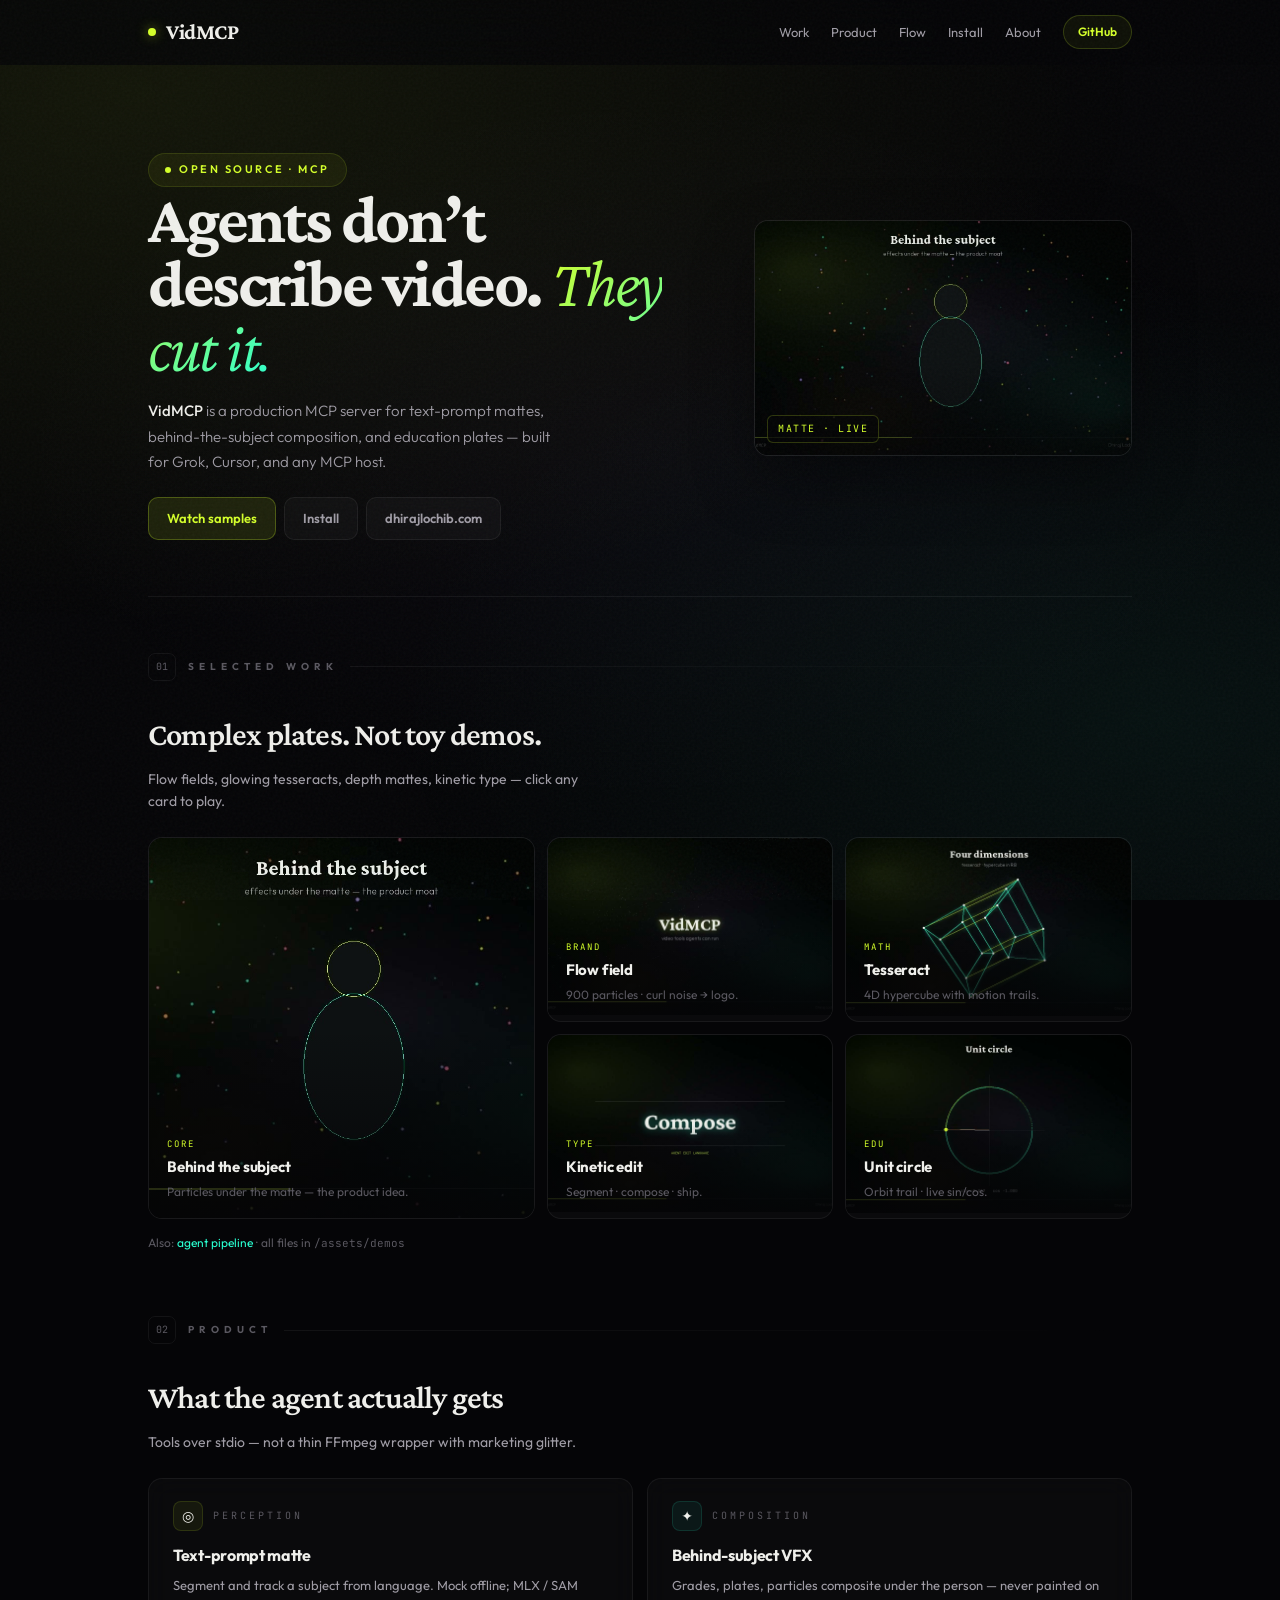
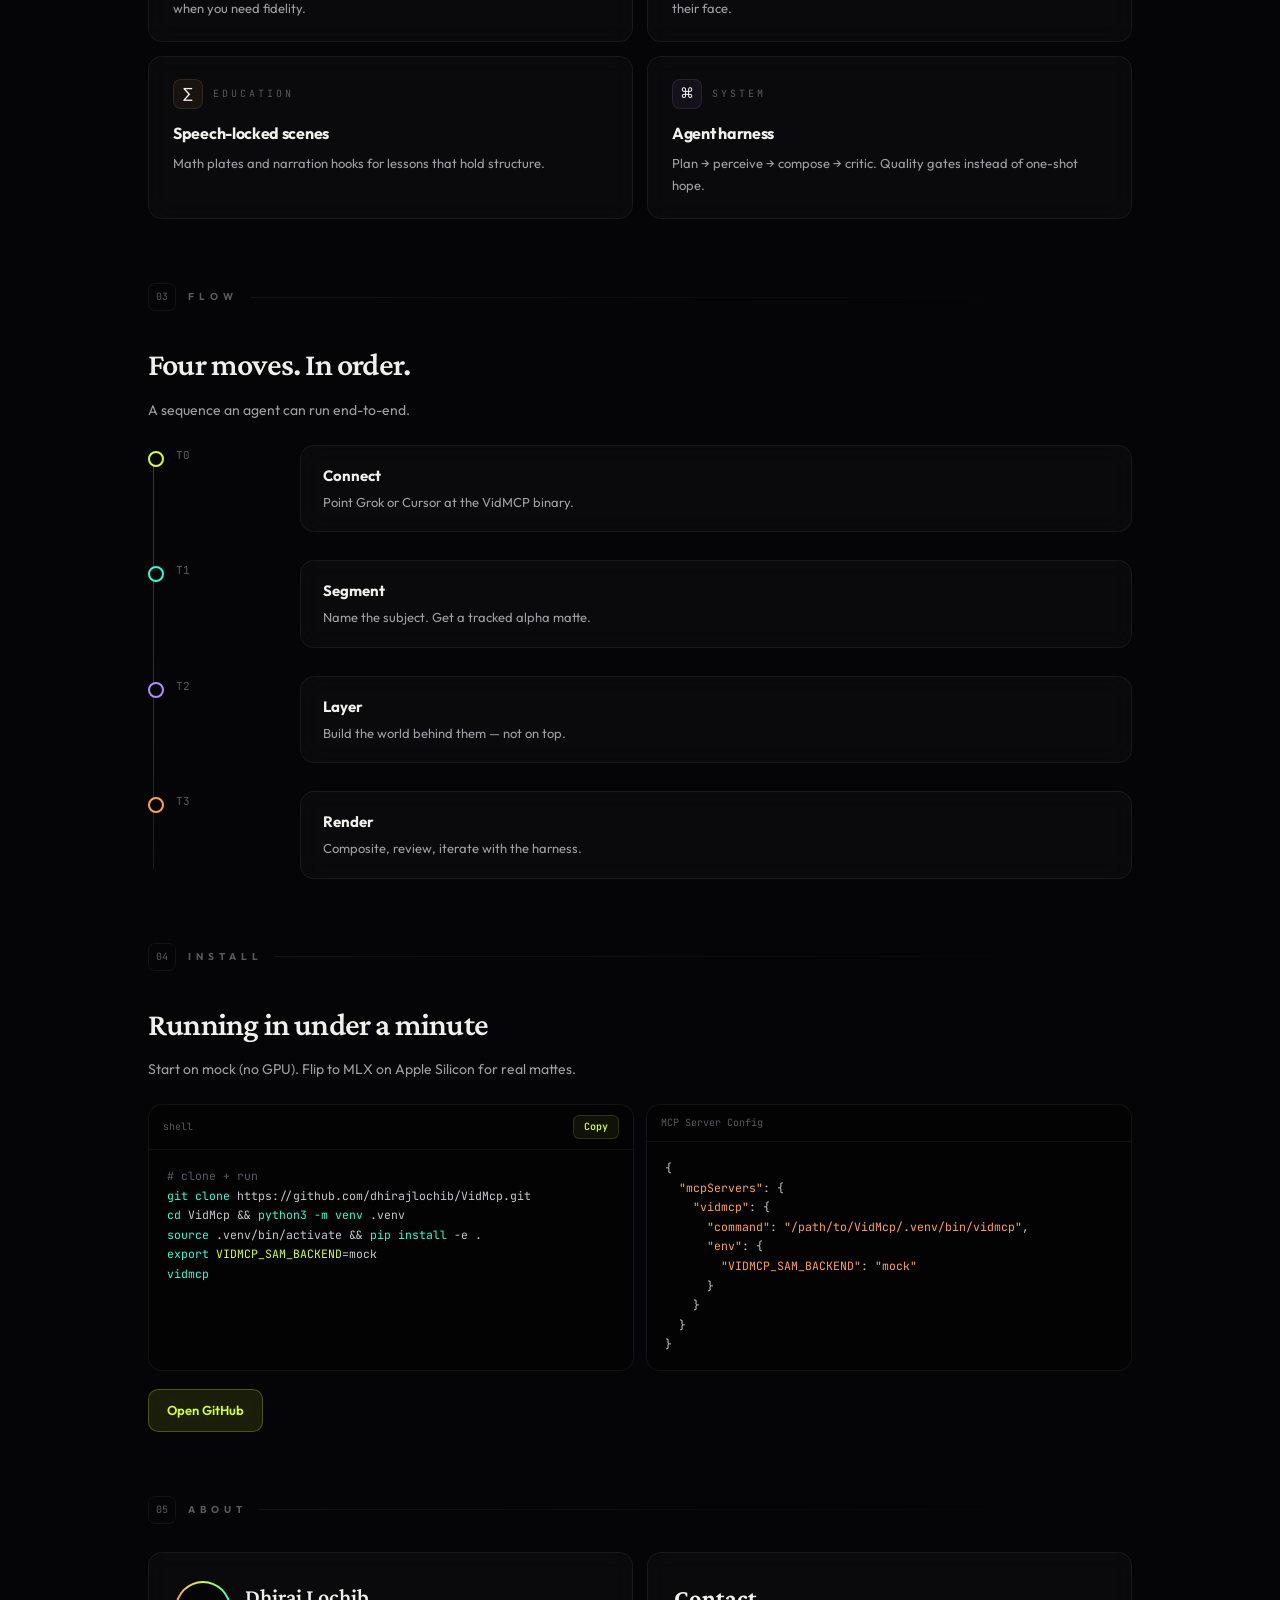
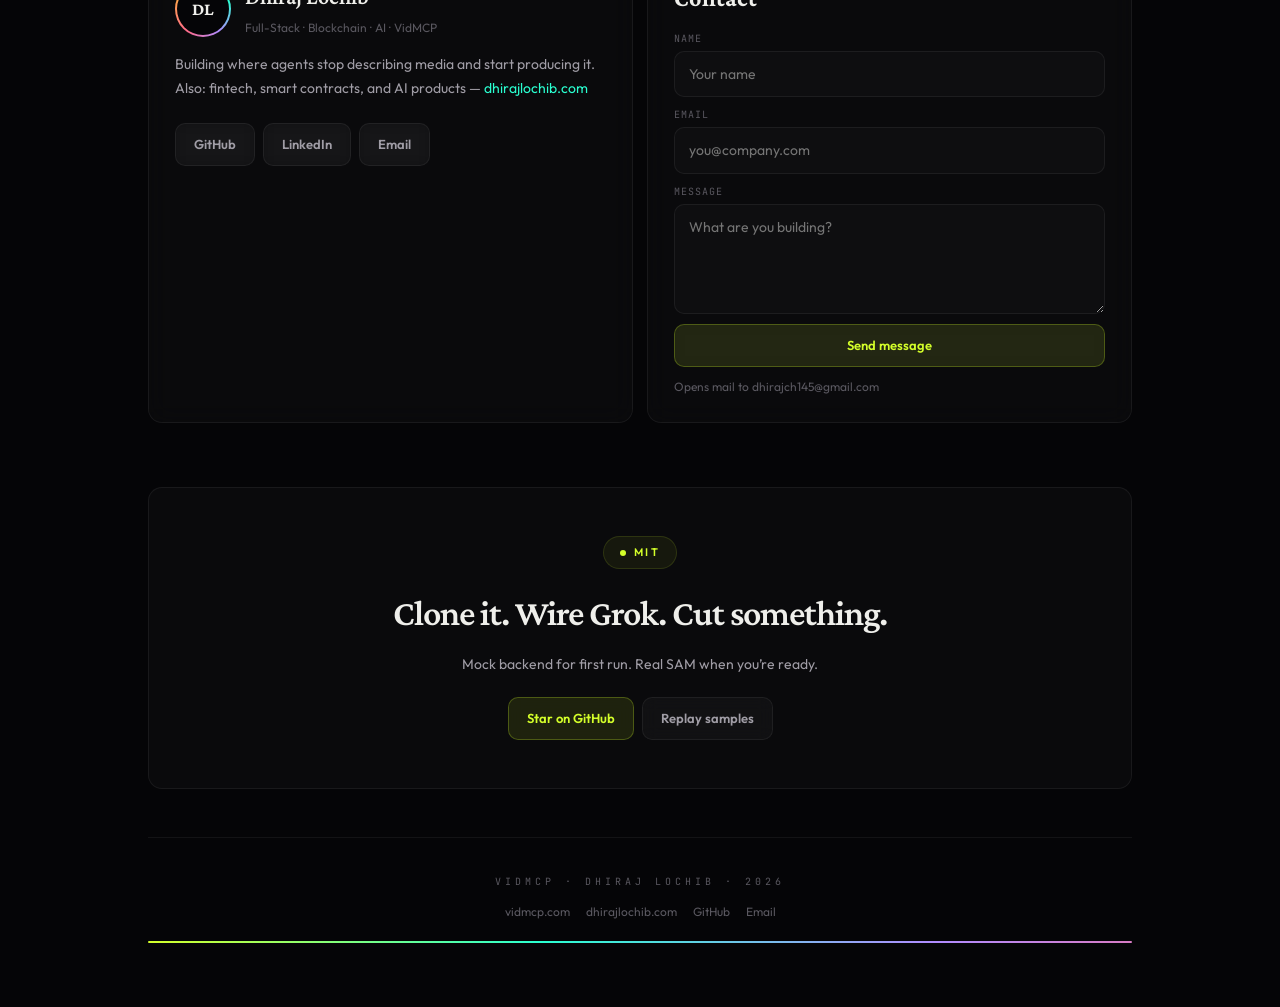
==== site/index.html @ ba523768 "feat: VidMCP 1.0.2 Working pip package with vidmcp.models included. Grok/Claude MCP ready: pip/uv in" ====
<!DOCTYPE html>
<html lang="en">
<head>
  <meta charset="utf-8" />
  <meta name="viewport" content="width=device-width, initial-scale=1" />
  <title>VidMCP — by Dhiraj Lochib</title>
  <meta name="description" content="VidMCP: MCP server for text-prompt video mattes, behind-the-subject VFX, and education scenes. Built by Dhiraj Lochib." />
  <meta name="theme-color" content="#050507" />
  <link rel="canonical" href="https://vidmcp.com/" />
  <meta property="og:title" content="VidMCP — video tools agents can run" />
  <meta property="og:description" content="Segment. Compose behind the subject. Teach. MCP for Grok & Cursor." />
  <meta property="og:image" content="https://vidmcp.com/assets/demos/03_behind_subject.jpg" />
  <meta property="og:url" content="https://vidmcp.com/" />
  <meta name="twitter:card" content="summary_large_image" />
  <link rel="icon" href="assets/favicon.svg" type="image/svg+xml" />
  <link rel="preconnect" href="https://fonts.googleapis.com" />
  <link rel="preconnect" href="https://fonts.gstatic.com" crossorigin />
  <link href="https://fonts.googleapis.com/css2?family=Crimson+Pro:ital,wght@0,300;0,400;0,600;0,700;1,300;1,400&family=Outfit:wght@200;300;400;500;600;700;800&family=JetBrains+Mono:wght@300;400;500&display=swap" rel="stylesheet" />
  <link rel="stylesheet" href="css/style.css" />
</head>
<body>
  <div class="bg-mesh" aria-hidden="true"></div>
  <div class="grain" aria-hidden="true"></div>

  <header class="nav" id="navtop">
    <div class="nav-in">
      <a class="logo" href="#top"><i></i> VidMCP</a>
      <nav class="nav-links" id="navlinks">
        <a href="#work">Work</a>
        <a href="#product">Product</a>
        <a href="#flow">Flow</a>
        <a href="#dev">Install</a>
        <a href="#about">About</a>
        <a class="gh" href="https://github.com/dhirajlochib/VidMcp" target="_blank" rel="noopener">GitHub</a>
      </nav>
      <button class="burger" id="burger" type="button">Menu</button>
    </div>
  </header>

  <div class="page" id="top">
    <section class="hero fade">
      <div>
        <div class="status"><i></i> Open source · MCP</div>
        <h1>Agents don’t describe video. <em>They cut it.</em></h1>
        <p class="hero-sub">
          <strong>VidMCP</strong> is a production MCP server for text-prompt mattes,
          behind-the-subject composition, and education plates — built for Grok, Cursor, and any MCP host.
        </p>
        <div class="btns">
          <a class="btn btn-primary" href="#work">Watch samples</a>
          <a class="btn" href="#dev">Install</a>
          <a class="btn" href="https://dhirajlochib.com/" target="_blank" rel="noopener">dhirajlochib.com</a>
        </div>
      </div>
      <div class="hero-stage">
        <div class="stage-frame">
          <video autoplay muted loop playsinline poster="assets/demos/03_behind_subject.jpg">
            <source src="assets/demos/03_behind_subject.mp4" type="video/mp4" />
          </video>
          <div class="chip-live">MATTE · LIVE</div>
        </div>
      </div>
    </section>

    <section class="sec fade" id="work">
      <div class="sec-head"><div class="sec-n">01</div><div class="sec-t">Selected work</div><div class="sec-l"></div></div>
      <h2>Complex plates. Not toy demos.</h2>
      <p class="lead">Flow fields, glowing tesseracts, depth mattes, kinetic type — click any card to play.</p>
      <div class="gallery">
        <article class="g-card big" data-video="assets/demos/03_behind_subject.mp4" data-title="Behind the subject">
          <div class="thumb"><img src="assets/demos/03_behind_subject.jpg" alt="Behind subject" /><div class="play">▶</div></div>
          <div class="g-meta"><div class="tag">Core</div><h3>Behind the subject</h3><p>Particles under the matte — the product idea.</p></div>
        </article>
        <article class="g-card" data-video="assets/demos/01_flowfield.mp4" data-title="Flow field">
          <div class="thumb"><img src="assets/demos/01_flowfield.jpg" alt="Flow" loading="lazy" /><div class="play">▶</div></div>
          <div class="g-meta"><div class="tag">Brand</div><h3>Flow field</h3><p>900 particles · curl noise → logo.</p></div>
        </article>
        <article class="g-card" data-video="assets/demos/02_tesseract.mp4" data-title="Tesseract">
          <div class="thumb"><img src="assets/demos/02_tesseract.jpg" alt="Tesseract" loading="lazy" /><div class="play">▶</div></div>
          <div class="g-meta"><div class="tag">Math</div><h3>Tesseract</h3><p>4D hypercube with motion trails.</p></div>
        </article>
        <article class="g-card" data-video="assets/demos/04_kinetic.mp4" data-title="Kinetic">
          <div class="thumb"><img src="assets/demos/04_kinetic.jpg" alt="Kinetic" loading="lazy" /><div class="play">▶</div></div>
          <div class="g-meta"><div class="tag">Type</div><h3>Kinetic edit</h3><p>Segment · compose · ship.</p></div>
        </article>
        <article class="g-card" data-video="assets/demos/05_unit_circle.mp4" data-title="Unit circle">
          <div class="thumb"><img src="assets/demos/05_unit_circle.jpg" alt="Circle" loading="lazy" /><div class="play">▶</div></div>
          <div class="g-meta"><div class="tag">Edu</div><h3>Unit circle</h3><p>Orbit trail · live sin/cos.</p></div>
        </article>
      </div>
      <p class="hint" style="margin-top:14px">Also: <a href="#" data-video="assets/demos/06_pipeline.mp4" data-title="Pipeline" style="color:var(--cyan)">agent pipeline</a> · all files in <code style="font-family:JetBrains Mono,monospace;font-size:11px">/assets/demos</code></p>
    </section>

    <section class="sec fade" id="product">
      <div class="sec-head"><div class="sec-n">02</div><div class="sec-t">Product</div><div class="sec-l"></div></div>
      <h2>What the agent actually gets</h2>
      <p class="lead">Tools over stdio — not a thin FFmpeg wrapper with marketing glitter.</p>
      <div class="skills-wrap">
        <div class="sk-card"><div class="sk-head"><div class="sk-icon">◎</div><div class="sk-title">Perception</div></div><h3>Text-prompt matte</h3><p>Segment and track a subject from language. Mock offline; MLX / SAM when you need fidelity.</p></div>
        <div class="sk-card"><div class="sk-head"><div class="sk-icon">✦</div><div class="sk-title">Composition</div></div><h3>Behind-subject VFX</h3><p>Grades, plates, particles composite under the person — never painted on their face.</p></div>
        <div class="sk-card"><div class="sk-head"><div class="sk-icon">∑</div><div class="sk-title">Education</div></div><h3>Speech-locked scenes</h3><p>Math plates and narration hooks for lessons that hold structure.</p></div>
        <div class="sk-card"><div class="sk-head"><div class="sk-icon">⌘</div><div class="sk-title">System</div></div><h3>Agent harness</h3><p>Plan → perceive → compose → critic. Quality gates instead of one-shot hope.</p></div>
      </div>
    </section>

    <section class="sec fade" id="flow">
      <div class="sec-head"><div class="sec-n">03</div><div class="sec-t">Flow</div><div class="sec-l"></div></div>
      <h2>Four moves. In order.</h2>
      <p class="lead">A sequence an agent can run end-to-end.</p>
      <div class="tl">
        <div class="tl-row"><div class="tl-date">T0</div><div class="tl-card"><h3>Connect</h3><p>Point Grok or Cursor at the VidMCP binary.</p></div></div>
        <div class="tl-row"><div class="tl-date">T1</div><div class="tl-card"><h3>Segment</h3><p>Name the subject. Get a tracked alpha matte.</p></div></div>
        <div class="tl-row"><div class="tl-date">T2</div><div class="tl-card"><h3>Layer</h3><p>Build the world behind them — not on top.</p></div></div>
        <div class="tl-row"><div class="tl-date">T3</div><div class="tl-card"><h3>Render</h3><p>Composite, review, iterate with the harness.</p></div></div>
      </div>
    </section>

    <section class="sec fade" id="dev">
      <div class="sec-head"><div class="sec-n">04</div><div class="sec-t">Install</div><div class="sec-l"></div></div>
      <h2>Running in under a minute</h2>
      <p class="lead">Start on mock (no GPU). Flip to MLX on Apple Silicon for real mattes.</p>
      <div class="dev-grid">
        <div class="code">
          <div class="code-bar">shell <button type="button" data-copy="git clone https://github.com/dhirajlochib/VidMcp.git && cd VidMcp && python3 -m venv .venv && source .venv/bin/activate && pip install -e . && export VIDMCP_SAM_BACKEND=mock && vidmcp">Copy</button></div>
          <pre><span class="cm"># clone + run</span>
<span class="fn">git clone</span> https://github.com/dhirajlochib/VidMcp.git
<span class="fn">cd</span> VidMcp && <span class="fn">python3 -m venv</span> .venv
<span class="fn">source</span> .venv/bin/activate && <span class="fn">pip install</span> -e .
<span class="fn">export</span> <span class="kw">VIDMCP_SAM_BACKEND</span>=mock
<span class="fn">vidmcp</span></pre>
        </div>
        <div class="code">
          <div class="code-bar">MCP Server Config</div>
          <pre>{
  <span class="st">"mcpServers"</span>: {
    <span class="st">"vidmcp"</span>: {
      <span class="st">"command"</span>: <span class="st">"/path/to/VidMcp/.venv/bin/vidmcp"</span>,
      <span class="st">"env"</span>: {
        <span class="st">"VIDMCP_SAM_BACKEND"</span>: <span class="st">"mock"</span>
      }
    }
  }
}</pre>
        </div>
      </div>
      <div class="btns" style="margin-top:18px">
        <a class="btn btn-primary" href="https://github.com/dhirajlochib/VidMcp" target="_blank" rel="noopener">Open GitHub</a>
      </div>
    </section>

    <section class="sec fade" id="about">
      <div class="sec-head"><div class="sec-n">05</div><div class="sec-t">About</div><div class="sec-l"></div></div>
      <div class="split">
        <div class="card">
          <div class="who">
            <div class="avatar-ring"><div class="avatar-ring-inner">DL</div></div>
            <div>
              <h3>Dhiraj Lochib</h3>
              <span>Full-Stack · Blockchain · AI · VidMCP</span>
            </div>
          </div>
          <p class="prose">
            Building where agents stop describing media and start producing it.
            Also: fintech, smart contracts, and AI products —
            <a href="https://dhirajlochib.com/" style="color:var(--cyan)" target="_blank" rel="noopener">dhirajlochib.com</a>
          </p>
          <div class="btns">
            <a class="btn" href="https://github.com/dhirajlochib" target="_blank" rel="noopener">GitHub</a>
            <a class="btn" href="https://www.linkedin.com/in/dhirajlochib-dev/" target="_blank" rel="noopener">LinkedIn</a>
            <a class="btn" href="mailto:dhirajch145@gmail.com">Email</a>
          </div>
        </div>
        <div class="card" id="contact">
          <h3 style="font-family:'Crimson Pro',serif;font-size:24px;margin-bottom:14px">Contact</h3>
          <form class="form" id="contact-form" data-to="dhirajch145@gmail.com">
            <label>Name <input name="name" required placeholder="Your name" autocomplete="name" /></label>
            <label>Email <input name="email" type="email" required placeholder="you@company.com" autocomplete="email" /></label>
            <label>Message <textarea name="message" required placeholder="What are you building?"></textarea></label>
            <button class="btn btn-primary" type="submit" style="justify-content:center">Send message</button>
            <p class="hint" id="form-status">Opens mail to dhirajch145@gmail.com</p>
          </form>
        </div>
      </div>
    </section>

    <div class="finale fade">
      <div class="status" style="margin:0 auto 8px"><i></i> MIT</div>
      <h2>Clone it. Wire Grok. Cut something.</h2>
      <p>Mock backend for first run. Real SAM when you’re ready.</p>
      <div class="btns" style="justify-content:center">
        <a class="btn btn-primary" href="https://github.com/dhirajlochib/VidMcp" target="_blank" rel="noopener">Star on GitHub</a>
        <a class="btn" href="#work">Replay samples</a>
      </div>
    </div>

    <footer class="foot">
      <div class="foot-t">VidMCP · Dhiraj Lochib · 2026</div>
      <div class="foot-links">
        <a href="https://vidmcp.com">vidmcp.com</a>
        <a href="https://dhirajlochib.com/" target="_blank" rel="noopener">dhirajlochib.com</a>
        <a href="https://github.com/dhirajlochib/VidMcp" target="_blank" rel="noopener">GitHub</a>
        <a href="mailto:dhirajch145@gmail.com">Email</a>
      </div>
      <div class="foot-bar"></div>
    </footer>
  </div>

  <div class="modal" id="modal" role="dialog" aria-modal="true">
    <div class="modal-box">
      <div class="modal-top"><span id="modal-title">Preview</span><button type="button" id="modal-close">Close</button></div>
      <video id="modal-video" controls playsinline></video>
    </div>
  </div>
  <script src="js/main.js"></script>
</body>
</html>
---- site/css/style.css ----
/* VidMCP — brand system from dhirajlochib.com */
:root{
  --bg:#050507;
  --card:rgba(255,255,255,.025);
  --card-hover:rgba(255,255,255,.045);
  --glass:rgba(255,255,255,.03);
  --border:rgba(255,255,255,.06);
  --border2:rgba(255,255,255,.1);
  --text:#efefeb;
  --sub:#a09da6;
  --muted:#5a5860;
  --lime:#d4ff2a;
  --cyan:#2affd1;
  --peach:#ffa24e;
  --violet:#b18cff;
  --rose:#ff6b8a;
  --r:14px;
  --max:1080px;
  --ease:cubic-bezier(.16,1,.3,1);
}
*{margin:0;padding:0;box-sizing:border-box}
html{scroll-behavior:smooth}
@media (prefers-reduced-motion:reduce){html{scroll-behavior:auto}*{animation:none!important;transition:none!important}}
body{
  background:var(--bg);color:var(--text);
  font-family:'Outfit',system-ui,sans-serif;
  -webkit-font-smoothing:antialiased;overflow-x:hidden;line-height:1.6;
}
a{color:inherit;text-decoration:none}
button,input,textarea{font:inherit;color:inherit}
img,video{max-width:100%;display:block}
::selection{background:rgba(212,255,42,.25)}
:focus-visible{outline:2px solid var(--lime);outline-offset:3px}

.bg-mesh{
  position:fixed;inset:0;z-index:0;pointer-events:none;
  background:
    radial-gradient(ellipse 80% 60% at 10% 10%,rgba(212,255,42,.07),transparent),
    radial-gradient(ellipse 60% 50% at 90% 80%,rgba(42,255,209,.05),transparent),
    radial-gradient(ellipse 50% 40% at 50% 50%,rgba(177,140,255,.03),transparent);
}
.grain{
  position:fixed;inset:0;z-index:9998;pointer-events:none;opacity:.035;
  background-image:url("data:image/svg+xml,%3Csvg viewBox='0 0 512 512' xmlns='http://www.w3.org/2000/svg'%3E%3Cfilter id='n'%3E%3CfeTurbulence type='fractalNoise' baseFrequency='.7' numOctaves='5' stitchTiles='stitch'/%3E%3C/filter%3E%3Crect width='100%25' height='100%25' filter='url(%23n)'/%3E%3C/svg%3E");
}
.page{max-width:var(--max);margin:0 auto;padding:0 48px 64px;position:relative;z-index:1}

/* nav */
.nav{
  position:sticky;top:0;z-index:40;
  backdrop-filter:blur(16px);
  background:rgba(5,5,7,.72);
  border-bottom:1px solid transparent;
  transition:border-color .3s;
}
.nav.on{border-bottom-color:var(--border)}
.nav-in{
  max-width:var(--max);margin:0 auto;padding:0 48px;height:64px;
  display:flex;align-items:center;justify-content:space-between;gap:1rem;
}
.logo{font-family:'Crimson Pro',serif;font-size:22px;font-weight:700;letter-spacing:-.5px;display:flex;align-items:center;gap:10px}
.logo i{width:8px;height:8px;border-radius:50%;background:var(--lime);box-shadow:0 0 12px rgba(212,255,42,.5)}
.nav-links{display:flex;align-items:center;gap:22px}
.nav-links a{font-size:13px;color:var(--sub);font-weight:400;transition:color .2s}
.nav-links a:hover{color:var(--lime)}
.nav-links .gh{
  padding:6px 14px;border-radius:100px;font-size:12px;font-weight:600;
  border:1px solid rgba(212,255,42,.18);color:var(--lime);background:rgba(212,255,42,.05);
}
.nav-links .gh:hover{border-color:rgba(212,255,42,.4)}
.burger{display:none;background:none;border:1px solid var(--border);border-radius:8px;padding:6px 12px;color:var(--text);cursor:pointer;font-size:12px}

/* hero */
.hero{
  display:grid;grid-template-columns:1.2fr .8fr;gap:40px;align-items:center;
  padding:72px 0 56px;border-bottom:1px solid var(--border);margin-bottom:56px;
}
.hero h1{
  font-family:'Crimson Pro',serif;font-size:clamp(42px,7vw,68px);
  font-weight:700;line-height:.95;letter-spacing:-2.5px;
}
.hero h1 em{
  font-weight:300;font-style:italic;
  background:linear-gradient(135deg,var(--lime),var(--cyan));
  -webkit-background-clip:text;-webkit-text-fill-color:transparent;background-clip:text;
}
.hero-sub{margin-top:18px;font-size:15px;color:var(--sub);font-weight:300;max-width:420px;line-height:1.7}
.hero-sub strong{color:var(--text);font-weight:500}
.status{
  display:inline-flex;align-items:center;gap:8px;margin-top:16px;
  padding:7px 16px;background:rgba(212,255,42,.06);border:1px solid rgba(212,255,42,.12);
  border-radius:100px;font-size:11px;font-weight:600;letter-spacing:2.5px;text-transform:uppercase;color:var(--lime);
}
.status i{width:6px;height:6px;border-radius:50%;background:var(--lime);animation:blink 2s ease-in-out infinite}
@keyframes blink{0%,100%{opacity:1}50%{opacity:.3}}
.btns{display:flex;flex-wrap:wrap;gap:8px;margin-top:22px}
.btn{
  display:inline-flex;align-items:center;gap:6px;padding:10px 18px;border-radius:10px;
  font-size:13px;font-weight:600;border:1px solid var(--border);background:var(--glass);
  color:var(--sub);cursor:pointer;transition:all .25s;backdrop-filter:blur(8px);
}
.btn:hover{border-color:var(--lime);color:var(--lime);background:rgba(212,255,42,.05);transform:translateY(-1px)}
.btn-primary{background:rgba(212,255,42,.1);border-color:rgba(212,255,42,.25);color:var(--lime)}
.btn-primary:hover{background:rgba(212,255,42,.16);border-color:rgba(212,255,42,.45)}

.hero-stage{position:relative}
.stage-frame{
  border-radius:var(--r);overflow:hidden;border:1px solid var(--border);
  background:var(--card);aspect-ratio:16/10;position:relative;
  box-shadow:0 24px 60px rgba(0,0,0,.4);
}
.stage-frame video,.stage-frame img{width:100%;height:100%;object-fit:cover}
.stage-frame::after{
  content:'';position:absolute;inset:0;
  background:linear-gradient(to top,rgba(5,5,7,.55),transparent 40%);
  pointer-events:none;
}
.chip-live{
  position:absolute;left:12px;bottom:12px;z-index:2;
  font-family:'JetBrains Mono',monospace;font-size:10px;letter-spacing:1.5px;
  color:var(--lime);padding:5px 10px;border-radius:6px;
  background:rgba(5,5,7,.7);border:1px solid rgba(212,255,42,.2);
}

/* section chrome */
.sec{margin-bottom:64px}
.sec-head{display:flex;align-items:center;gap:12px;margin-bottom:28px}
.sec-n{
  font-family:'JetBrains Mono',monospace;font-size:10px;color:var(--muted);
  width:28px;height:28px;display:flex;align-items:center;justify-content:center;
  border:1px solid var(--border);border-radius:7px;
}
.sec-t{font-size:10px;font-weight:700;letter-spacing:5px;text-transform:uppercase;color:var(--muted)}
.sec-l{flex:1;height:1px;background:linear-gradient(90deg,var(--border),transparent)}
.sec h2{font-family:'Crimson Pro',serif;font-size:32px;font-weight:600;letter-spacing:-.8px;margin-bottom:8px}
.sec .lead{font-size:14px;color:var(--sub);max-width:48ch;margin-bottom:24px}

/* gallery */
.gallery{display:grid;grid-template-columns:1.35fr 1fr 1fr;grid-template-rows:auto auto;gap:12px}
.g-card{
  background:var(--card);border:1px solid var(--border);border-radius:var(--r);
  overflow:hidden;cursor:pointer;transition:all .35s var(--ease);position:relative;
}
.g-card:hover{border-color:var(--border2);transform:translateY(-4px);box-shadow:0 20px 50px rgba(0,0,0,.3)}
.g-card.big{grid-row:span 2}
.g-card .thumb{aspect-ratio:16/10;position:relative;background:#0a0a0c;overflow:hidden}
.g-card.big .thumb{aspect-ratio:auto;height:100%;min-height:380px}
.g-card .thumb img{width:100%;height:100%;object-fit:cover;transition:transform .6s var(--ease)}
.g-card:hover .thumb img{transform:scale(1.04)}
.g-card .thumb::after{content:'';position:absolute;inset:0;background:linear-gradient(to top,rgba(5,5,7,.85),transparent 50%)}
.g-meta{position:absolute;left:0;right:0;bottom:0;padding:16px 18px;z-index:2}
.g-meta .tag{font-family:'JetBrains Mono',monospace;font-size:9px;letter-spacing:2px;text-transform:uppercase;color:var(--lime);margin-bottom:4px}
.g-meta h3{font-size:15px;font-weight:700;letter-spacing:-.2px}
.g-meta p{font-size:12px;color:var(--muted);margin-top:3px}
.play{
  position:absolute;top:12px;right:12px;z-index:2;width:34px;height:34px;border-radius:50%;
  border:1px solid var(--border2);background:rgba(5,5,7,.5);backdrop-filter:blur(8px);
  display:grid;place-items:center;font-size:10px;color:var(--text);opacity:0;transition:opacity .25s;
}
.g-card:hover .play{opacity:1}

/* features */
.skills-wrap{display:grid;grid-template-columns:repeat(2,1fr);gap:14px}
.sk-card{
  background:var(--card);border:1px solid var(--border);border-radius:var(--r);
  padding:22px 24px;backdrop-filter:blur(12px);transition:all .3s;position:relative;overflow:hidden;
}
.sk-card::after{content:'';position:absolute;top:0;left:0;right:0;height:2px;opacity:0;transition:opacity .3s}
.sk-card:hover{border-color:var(--border2);transform:translateY(-3px);box-shadow:0 12px 32px rgba(0,0,0,.2)}
.sk-card:hover::after{opacity:1}
.sk-card:nth-child(1)::after{background:linear-gradient(90deg,var(--lime),var(--cyan))}
.sk-card:nth-child(2)::after{background:linear-gradient(90deg,var(--cyan),var(--violet))}
.sk-card:nth-child(3)::after{background:linear-gradient(90deg,var(--peach),var(--rose))}
.sk-card:nth-child(4)::after{background:linear-gradient(90deg,var(--violet),var(--lime))}
.sk-head{display:flex;align-items:center;gap:10px;margin-bottom:12px}
.sk-icon{
  width:30px;height:30px;border-radius:8px;display:flex;align-items:center;justify-content:center;
  font-size:14px;border:1px solid var(--border);
}
.sk-card:nth-child(1) .sk-icon{background:rgba(212,255,42,.06);border-color:rgba(212,255,42,.12)}
.sk-card:nth-child(2) .sk-icon{background:rgba(42,255,209,.06);border-color:rgba(42,255,209,.12)}
.sk-card:nth-child(3) .sk-icon{background:rgba(255,162,78,.06);border-color:rgba(255,162,78,.12)}
.sk-card:nth-child(4) .sk-icon{background:rgba(177,140,255,.06);border-color:rgba(177,140,255,.12)}
.sk-title{font-family:'JetBrains Mono',monospace;font-size:10px;letter-spacing:3px;text-transform:uppercase;color:var(--muted)}
.sk-card h3{font-size:16px;font-weight:700;margin-bottom:6px;letter-spacing:-.3px}
.sk-card p{font-size:13px;color:var(--sub);line-height:1.7}

/* flow timeline */
.tl{position:relative;padding-left:28px}
.tl::before{
  content:'';position:absolute;left:5px;top:10px;bottom:10px;width:1px;
  background:linear-gradient(180deg,var(--lime),var(--cyan),var(--violet),var(--muted));opacity:.25;
}
.tl-row{display:grid;grid-template-columns:100px 1fr;gap:24px;padding-bottom:28px;position:relative}
.tl-row:last-child{padding-bottom:0}
.tl-row::before{
  content:'';position:absolute;left:-28px;top:6px;width:12px;height:12px;border-radius:50%;
  border:2px solid var(--lime);background:var(--bg);z-index:2;transition:all .3s;
}
.tl-row:hover::before{background:var(--lime);box-shadow:0 0 14px rgba(212,255,42,.5)}
.tl-row:nth-child(2)::before{border-color:var(--cyan)}
.tl-row:nth-child(2):hover::before{background:var(--cyan);box-shadow:0 0 14px rgba(42,255,209,.5)}
.tl-row:nth-child(3)::before{border-color:var(--violet)}
.tl-row:nth-child(3):hover::before{background:var(--violet);box-shadow:0 0 14px rgba(177,140,255,.5)}
.tl-row:nth-child(4)::before{border-color:var(--peach)}
.tl-row:nth-child(4):hover::before{background:var(--peach);box-shadow:0 0 14px rgba(255,162,78,.5)}
.tl-date{font-family:'JetBrains Mono',monospace;font-size:11px;color:var(--muted);padding-top:2px}
.tl-card{
  background:var(--card);border:1px solid var(--border);border-radius:var(--r);
  padding:18px 22px;backdrop-filter:blur(12px);transition:all .35s var(--ease);
}
.tl-row:hover .tl-card{border-color:var(--border2);background:var(--card-hover);transform:translateX(6px);box-shadow:0 12px 40px rgba(0,0,0,.25)}
.tl-card h3{font-size:15px;font-weight:700}
.tl-card p{font-size:13px;color:var(--sub);margin-top:4px;line-height:1.65}

/* code */
.dev-grid{display:grid;grid-template-columns:1fr 1fr;gap:12px}
.code{background:rgba(0,0,0,.35);border:1px solid var(--border);border-radius:var(--r);overflow:hidden}
.code-bar{
  display:flex;align-items:center;gap:8px;padding:10px 14px;border-bottom:1px solid var(--border);
  font-family:'JetBrains Mono',monospace;font-size:10px;color:var(--muted);
}
.code-bar button{
  margin-left:auto;background:rgba(212,255,42,.06);border:1px solid rgba(212,255,42,.15);
  color:var(--lime);border-radius:6px;padding:3px 10px;cursor:pointer;font-size:10px;font-weight:600;
}
pre{padding:16px 18px;overflow-x:auto;font-family:'JetBrains Mono',monospace;font-size:11.5px;line-height:1.7;color:#c8c6d0}
.kw{color:var(--lime)}.st{color:var(--peach)}.cm{color:var(--muted)}.fn{color:var(--cyan)}

/* about contact */
.split{display:grid;grid-template-columns:1fr 1fr;gap:14px}
.card{
  background:var(--card);border:1px solid var(--border);border-radius:var(--r);
  padding:26px;backdrop-filter:blur(12px);transition:all .3s;
}
.card:hover{border-color:var(--border2)}
.who{display:flex;gap:14px;align-items:center;margin-bottom:14px}
.avatar-ring{
  width:56px;height:56px;border-radius:50%;
  background:conic-gradient(from 0deg,var(--lime),var(--cyan),var(--violet),var(--rose),var(--peach),var(--lime));
  padding:2px;animation:ringRot 10s linear infinite;flex-shrink:0;
}
.avatar-ring-inner{
  width:100%;height:100%;border-radius:50%;background:var(--bg);
  display:flex;align-items:center;justify-content:center;
  font-family:'Crimson Pro',serif;font-size:18px;font-weight:700;animation:ringRot 10s linear infinite reverse;
}
@keyframes ringRot{to{transform:rotate(360deg)}}
.who h3{font-family:'Crimson Pro',serif;font-size:22px;font-weight:600}
.who span{font-size:12px;color:var(--muted)}
.card .prose{font-size:14px;color:var(--sub);line-height:1.7}
.form{display:grid;gap:10px}
.form label{display:grid;gap:4px;font-family:'JetBrains Mono',monospace;font-size:10px;letter-spacing:1px;text-transform:uppercase;color:var(--muted)}
.form input,.form textarea{
  border:1px solid var(--border);background:rgba(255,255,255,.02);border-radius:10px;
  padding:11px 14px;font-family:'Outfit',sans-serif;font-size:14px;color:var(--text);
  text-transform:none;letter-spacing:0;outline:none;transition:border-color .2s;
}
.form input:focus,.form textarea:focus{border-color:rgba(212,255,42,.35)}
.form textarea{min-height:110px;resize:vertical}
.hint{font-size:12px;color:var(--muted)}

/* finale */
.finale{
  text-align:center;padding:48px 28px;border-radius:var(--r);
  border:1px solid var(--border);background:var(--card);margin-bottom:48px;
}
.finale h2{font-family:'Crimson Pro',serif;font-size:36px;font-weight:600;letter-spacing:-1px;margin:8px 0 10px}
.finale p{color:var(--sub);font-size:14px;max-width:40ch;margin:0 auto 20px}

/* footer */
.foot{margin-top:20px;text-align:center;padding-top:36px;border-top:1px solid var(--border)}
.foot-t{font-family:'JetBrains Mono',monospace;font-size:10px;letter-spacing:4px;color:var(--muted);text-transform:uppercase}
.foot-links{display:flex;justify-content:center;gap:16px;margin-top:12px;flex-wrap:wrap}
.foot-links a{font-size:12px;color:var(--muted)}
.foot-links a:hover{color:var(--lime)}
.foot-bar{
  width:100%;height:2px;margin-top:20px;border-radius:1px;
  background:linear-gradient(90deg,var(--lime),var(--cyan),var(--violet),var(--rose),var(--peach),var(--lime));
  background-size:200% 100%;animation:grad 5s linear infinite;
}
@keyframes grad{to{background-position:-200% 0}}

/* modal */
.modal{position:fixed;inset:0;z-index:100;display:none;place-items:center;background:rgba(0,0,0,.78);backdrop-filter:blur(10px);padding:16px}
.modal.open{display:grid}
.modal-box{width:min(920px,100%);background:#0a0a0c;border:1px solid var(--border2);border-radius:var(--r);overflow:hidden}
.modal-top{display:flex;justify-content:space-between;align-items:center;padding:12px 16px;border-bottom:1px solid var(--border);font-weight:600;font-size:14px}
.modal-top button{background:none;border:1px solid var(--border);border-radius:8px;padding:4px 12px;color:var(--sub);cursor:pointer;font-size:12px}
.modal-box video{width:100%;max-height:72vh;background:#000}

.fade{opacity:0;transform:translateY(28px);transition:all .7s var(--ease)}
.fade.show{opacity:1;transform:none}

@media(max-width:900px){
  .page,.nav-in{padding-left:20px;padding-right:20px}
  .hero{grid-template-columns:1fr;text-align:left;gap:28px}
  .gallery{grid-template-columns:1fr 1fr}
  .g-card.big{grid-row:auto;grid-column:span 2}
  .g-card.big .thumb{min-height:240px}
  .skills-wrap,.dev-grid,.split{grid-template-columns:1fr}
  .tl-row{grid-template-columns:1fr;gap:8px}
}
@media(max-width:640px){
  .nav-links{display:none}
  .nav-links.open{
    display:flex;flex-direction:column;align-items:flex-start;position:absolute;
    top:64px;left:0;right:0;background:rgba(5,5,7,.96);border-bottom:1px solid var(--border);
    padding:14px 20px 18px;gap:12px;
  }
  .burger{display:inline-flex}
  .gallery{grid-template-columns:1fr}
  .g-card.big{grid-column:auto}
  .hero h1{font-size:40px}
}
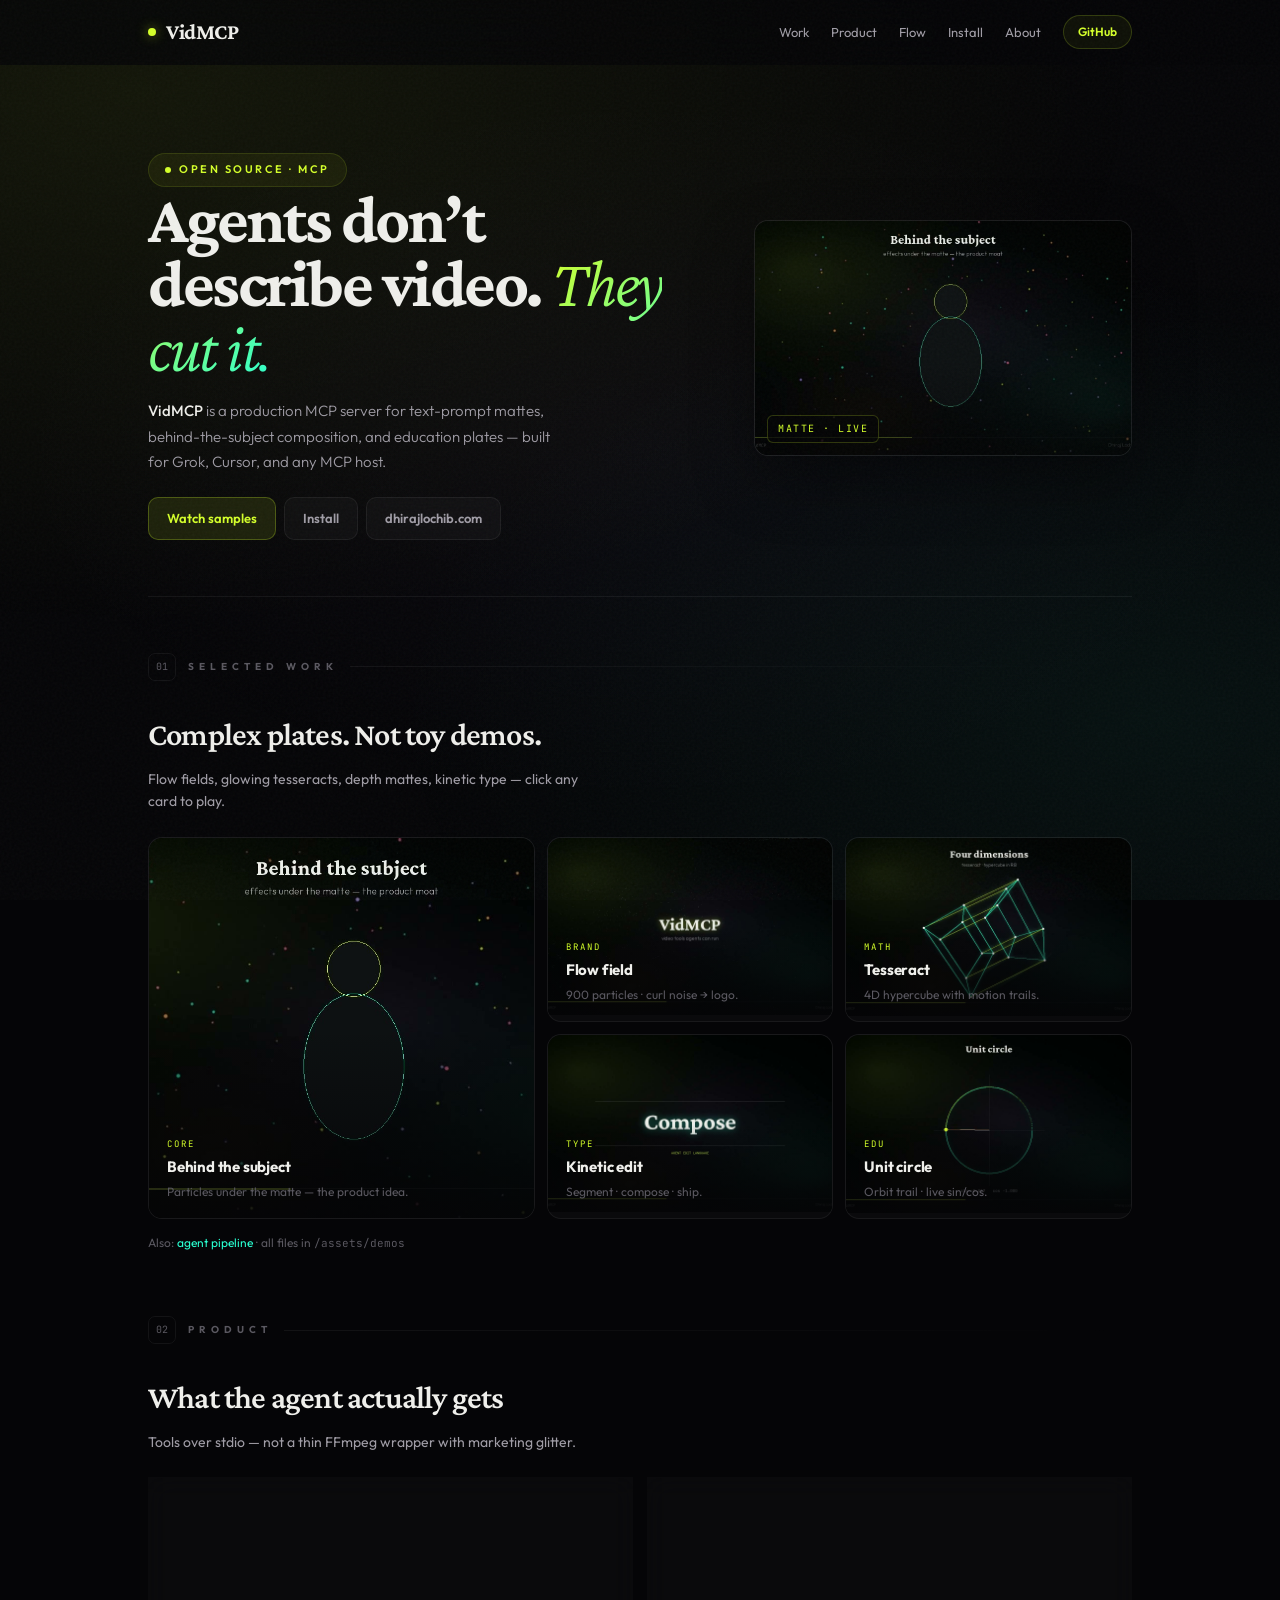
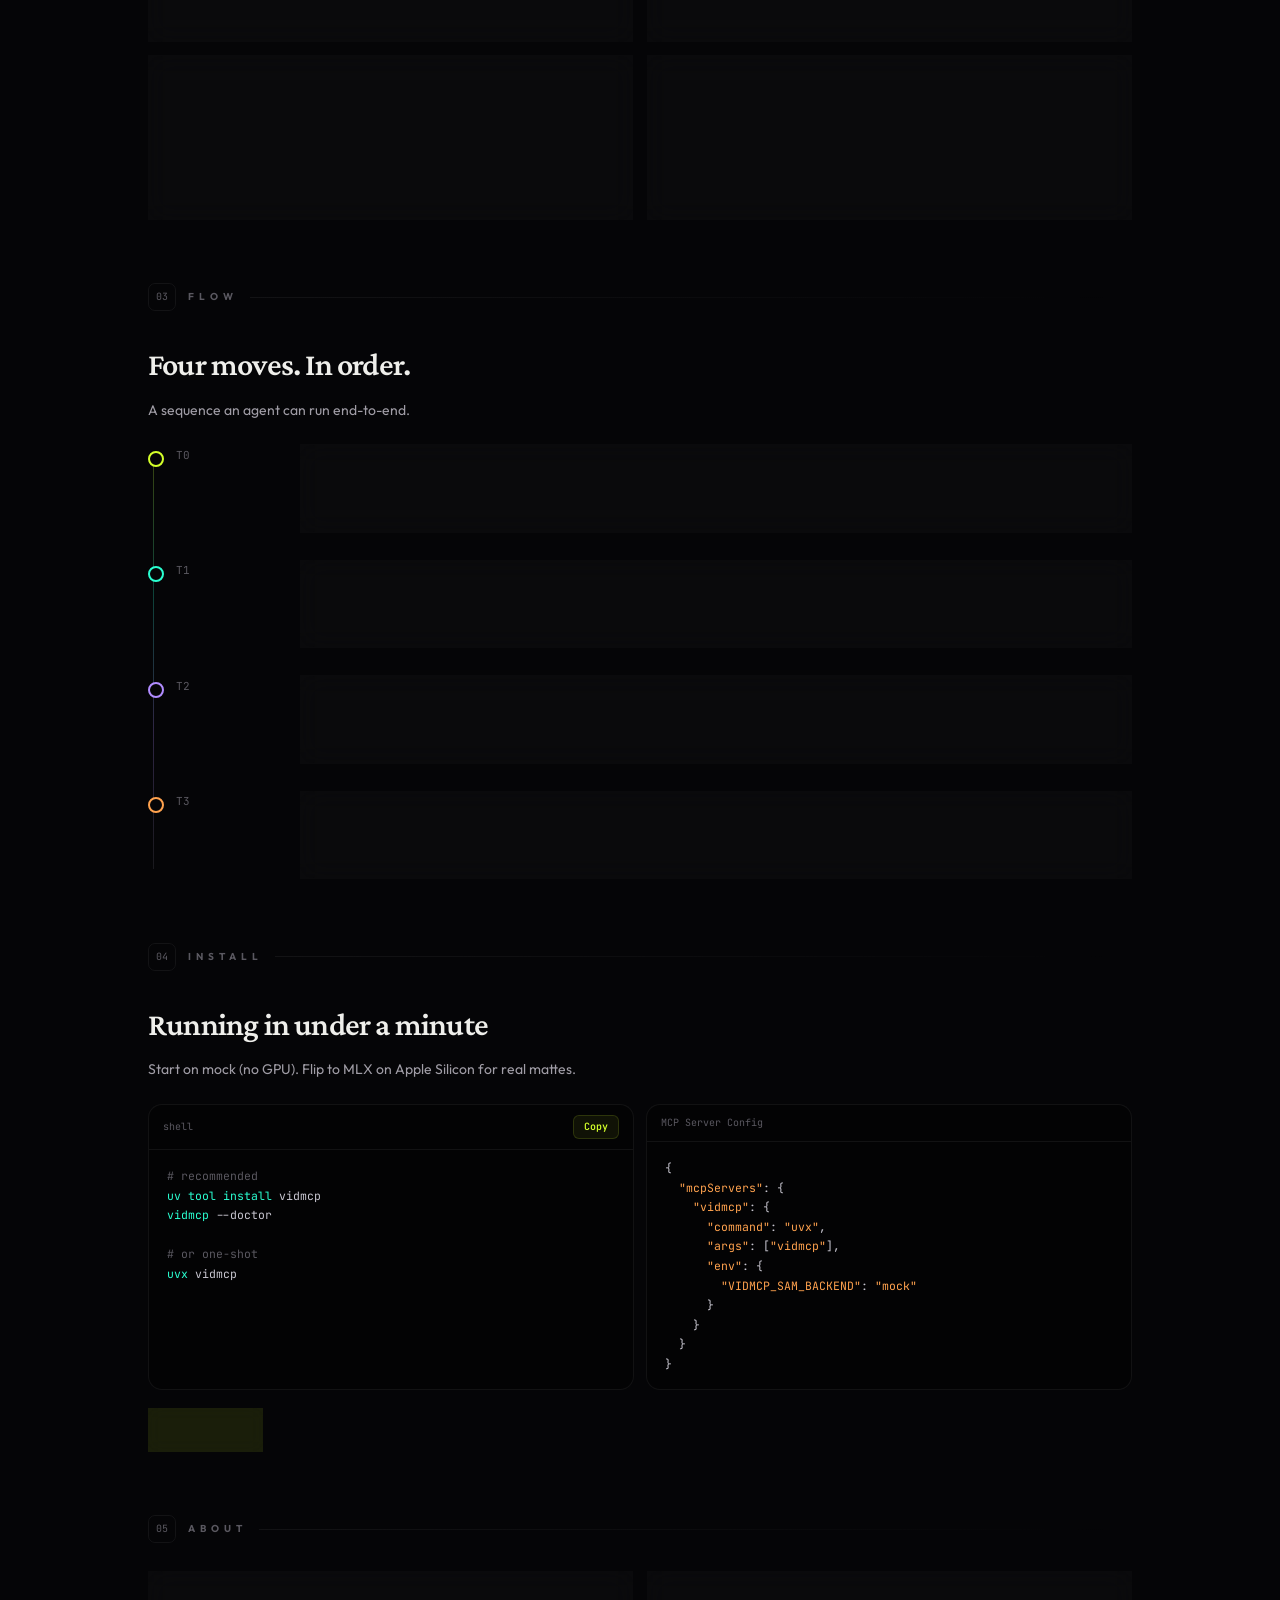
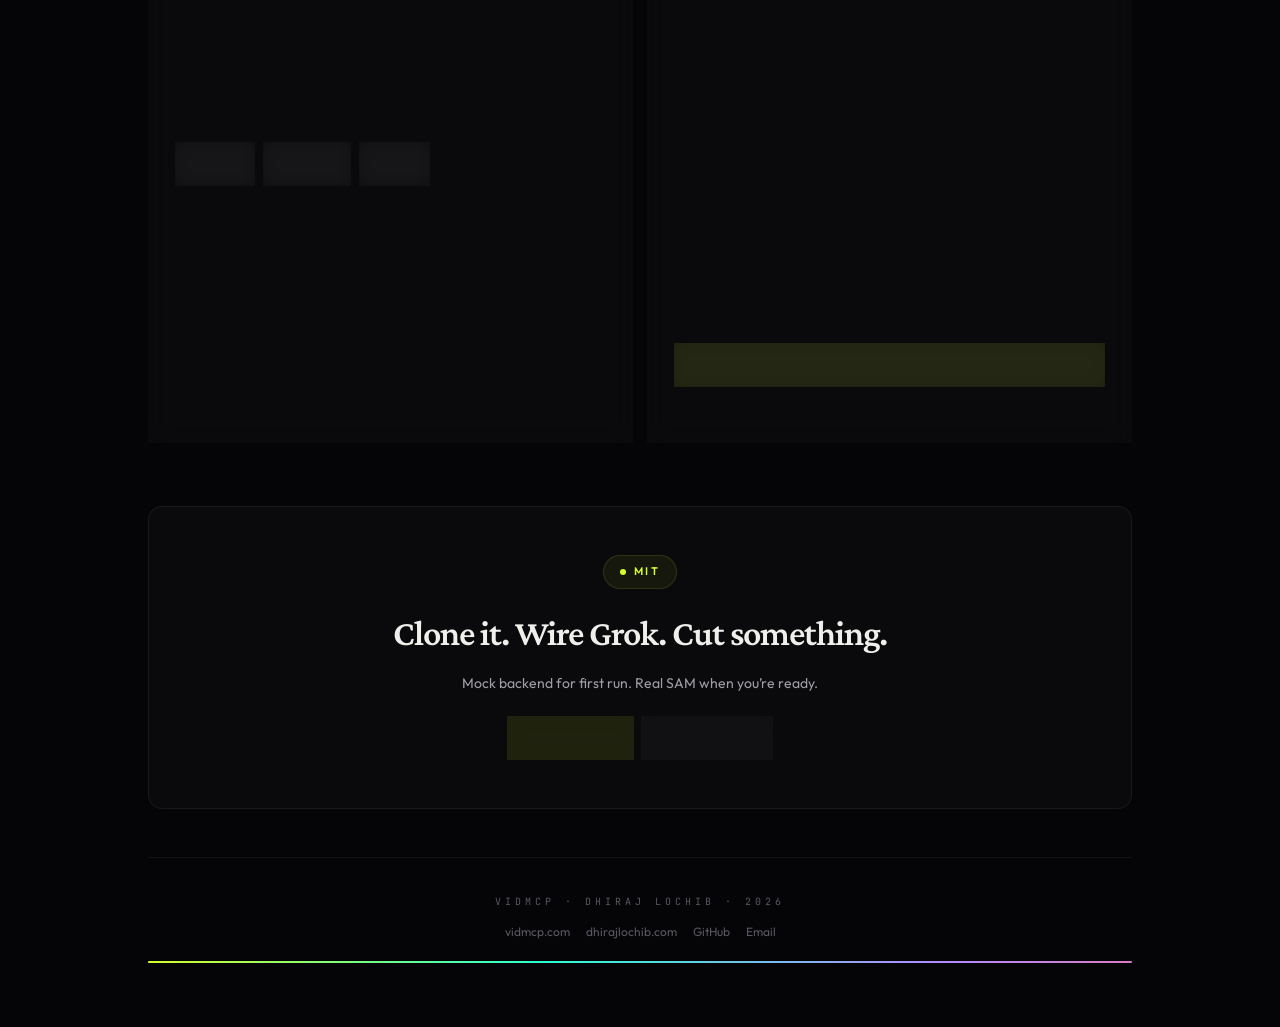
==== commit dedf00f4: "docs: uv tool install vidmcp as primary install path" ====
--- a/site/index.html
+++ b/site/index.html
@@ -121,20 +121,21 @@
       <p class="lead">Start on mock (no GPU). Flip to MLX on Apple Silicon for real mattes.</p>
       <div class="dev-grid">
         <div class="code">
-          <div class="code-bar">shell <button type="button" data-copy="git clone https://github.com/dhirajlochib/VidMcp.git && cd VidMcp && python3 -m venv .venv && source .venv/bin/activate && pip install -e . && export VIDMCP_SAM_BACKEND=mock && vidmcp">Copy</button></div>
-          <pre><span class="cm"># clone + run</span>
-<span class="fn">git clone</span> https://github.com/dhirajlochib/VidMcp.git
-<span class="fn">cd</span> VidMcp && <span class="fn">python3 -m venv</span> .venv
-<span class="fn">source</span> .venv/bin/activate && <span class="fn">pip install</span> -e .
-<span class="fn">export</span> <span class="kw">VIDMCP_SAM_BACKEND</span>=mock
-<span class="fn">vidmcp</span></pre>
+          <div class="code-bar">shell <button type="button" data-copy="uv tool install vidmcp && vidmcp --doctor">Copy</button></div>
+          <pre><span class="cm"># recommended</span>
+<span class="fn">uv tool install</span> vidmcp
+<span class="fn">vidmcp</span> --doctor
+
+<span class="cm"># or one-shot</span>
+<span class="fn">uvx</span> vidmcp</pre>
         </div>
         <div class="code">
           <div class="code-bar">MCP Server Config</div>
           <pre>{
   <span class="st">"mcpServers"</span>: {
     <span class="st">"vidmcp"</span>: {
-      <span class="st">"command"</span>: <span class="st">"/path/to/VidMcp/.venv/bin/vidmcp"</span>,
+      <span class="st">"command"</span>: <span class="st">"uvx"</span>,
+      <span class="st">"args"</span>: [<span class="st">"vidmcp"</span>],
       <span class="st">"env"</span>: {
         <span class="st">"VIDMCP_SAM_BACKEND"</span>: <span class="st">"mock"</span>
       }
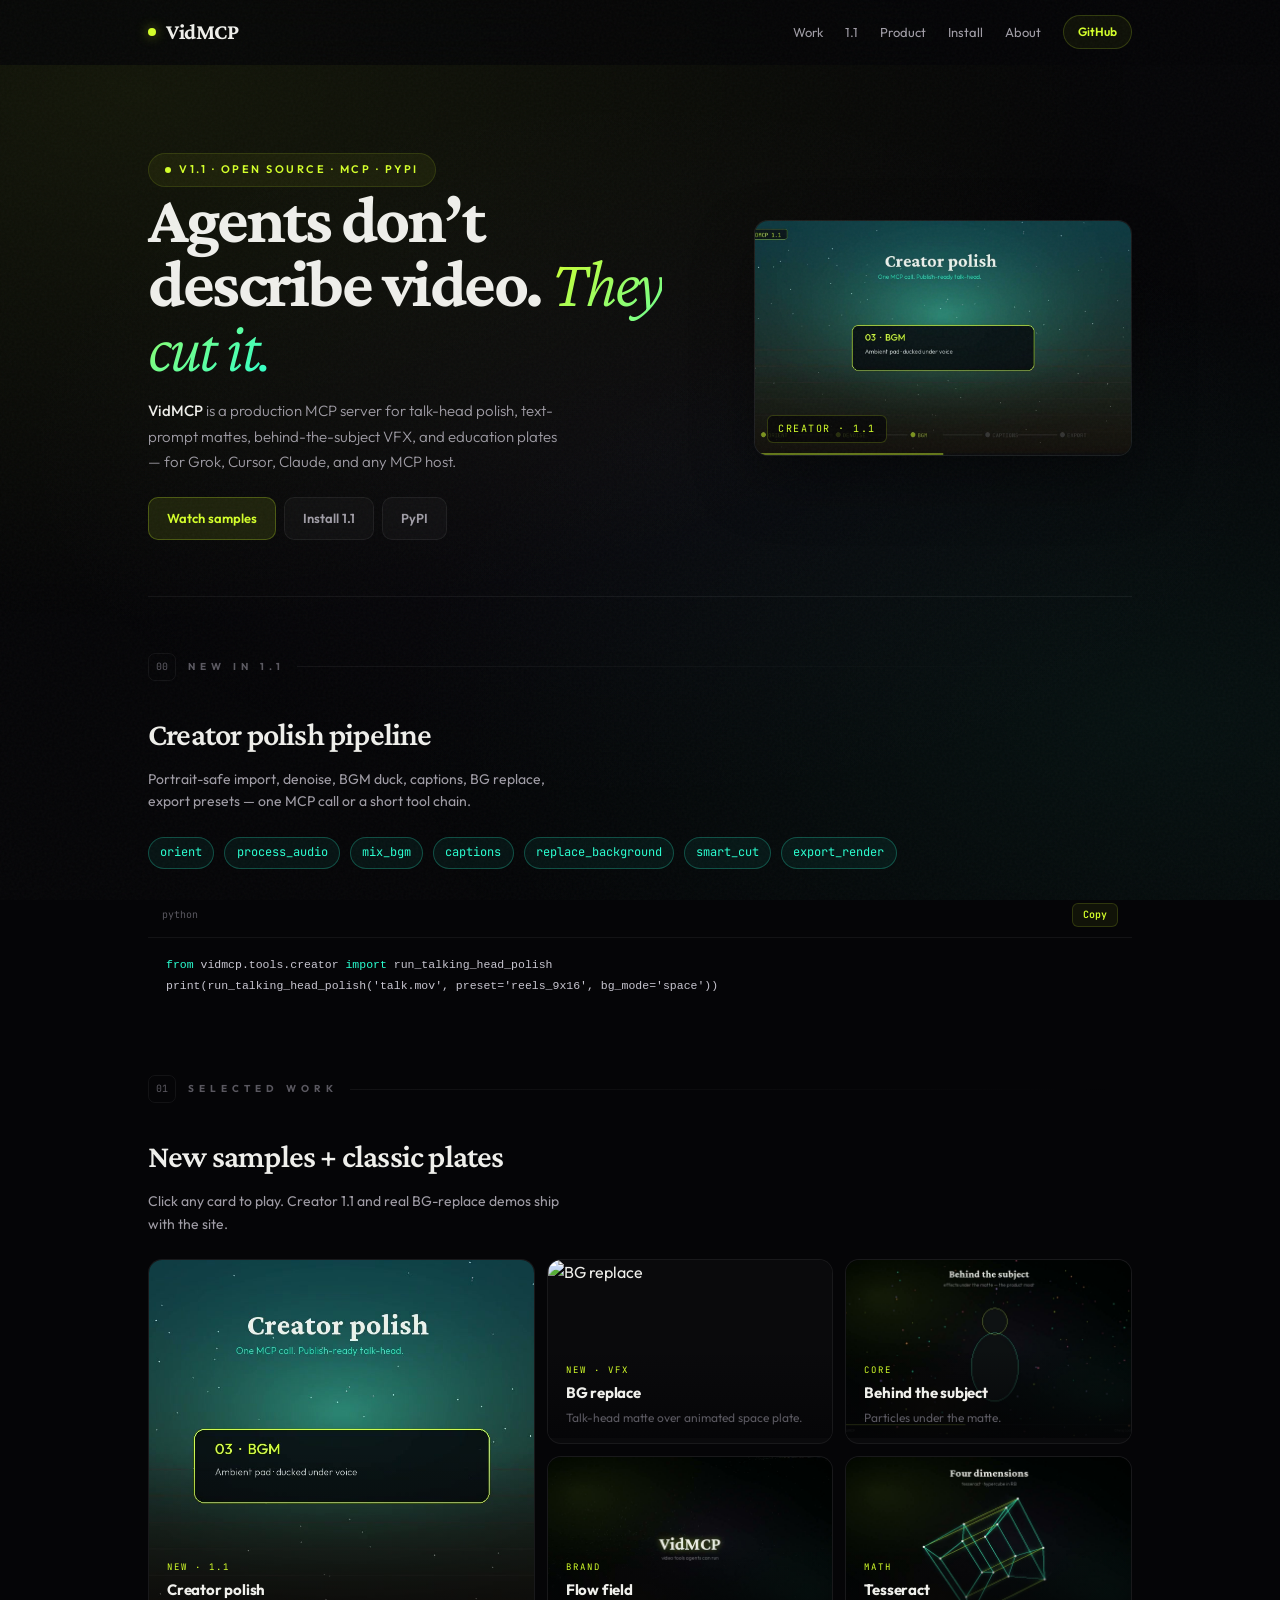
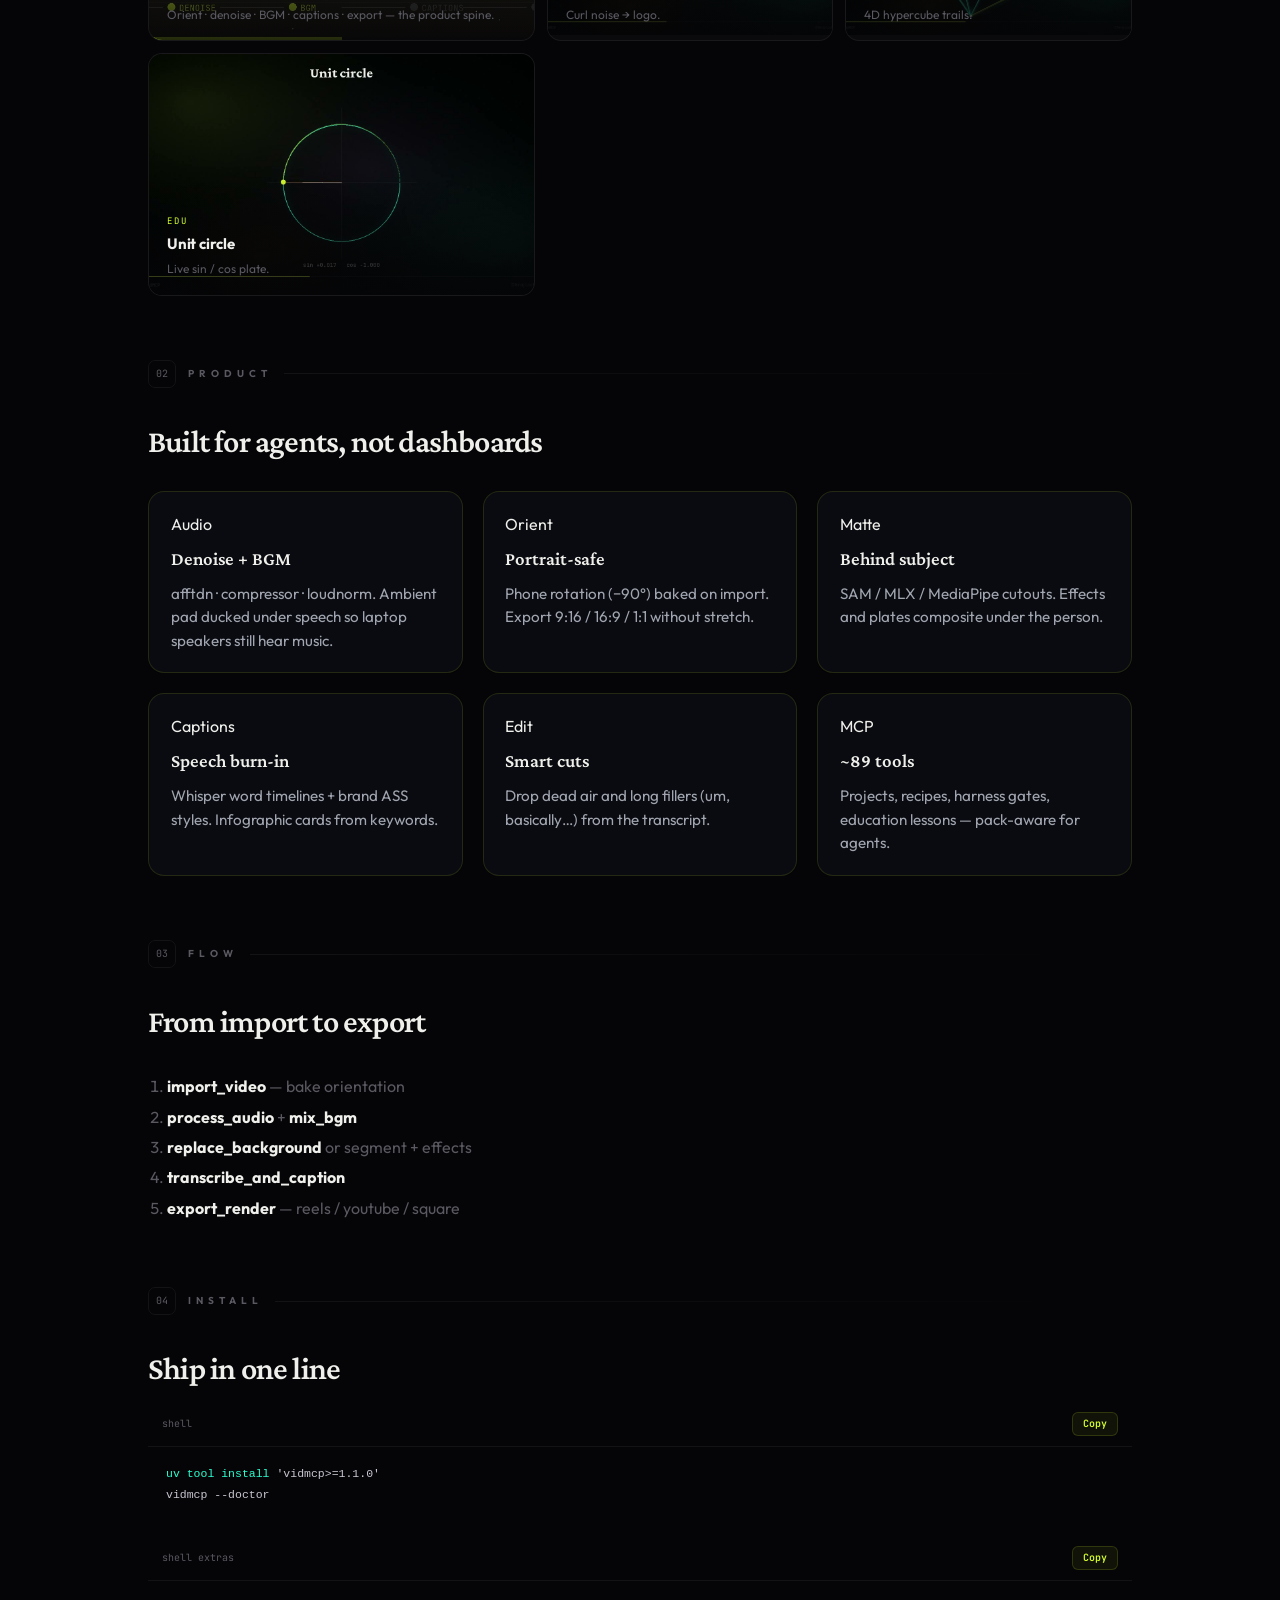
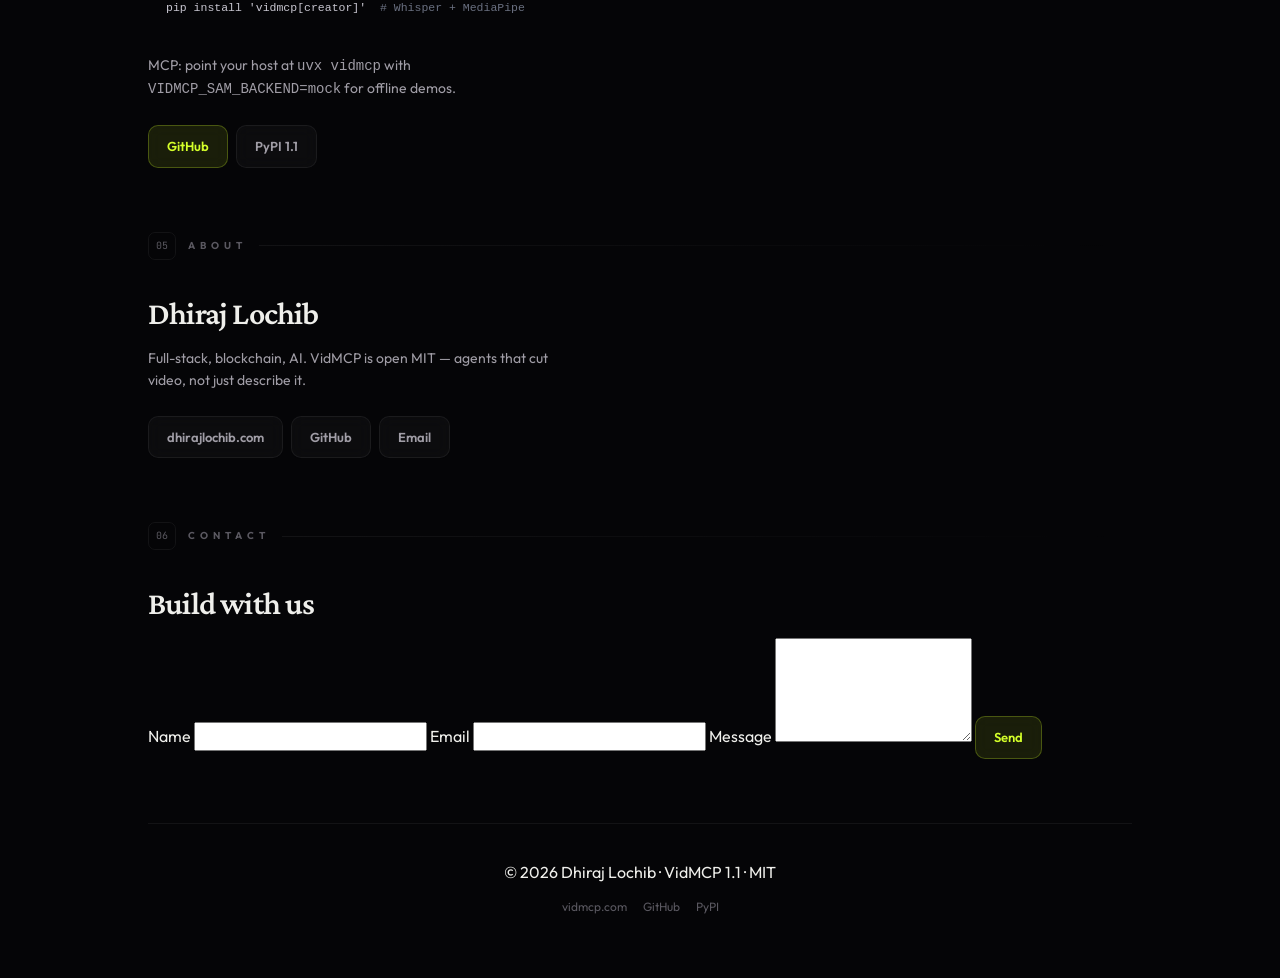
==== commit 57bf66f1: "feat: VidMCP 1.1 creator pipeline, demos, site - Orient bake, process_audio, mix_bgm, captions, BG r" ====
--- a/site/index.html
+++ b/site/index.html
@@ -3,13 +3,13 @@
 <head>
   <meta charset="utf-8" />
   <meta name="viewport" content="width=device-width, initial-scale=1" />
-  <title>VidMCP — by Dhiraj Lochib</title>
-  <meta name="description" content="VidMCP: MCP server for text-prompt video mattes, behind-the-subject VFX, and education scenes. Built by Dhiraj Lochib." />
+  <title>VidMCP 1.1 — Creator video MCP by Dhiraj Lochib</title>
+  <meta name="description" content="VidMCP 1.1: agent video editing MCP — denoise, BGM, captions, BG replace, portrait-safe export. By Dhiraj Lochib." />
   <meta name="theme-color" content="#050507" />
   <link rel="canonical" href="https://vidmcp.com/" />
-  <meta property="og:title" content="VidMCP — video tools agents can run" />
-  <meta property="og:description" content="Segment. Compose behind the subject. Teach. MCP for Grok & Cursor." />
-  <meta property="og:image" content="https://vidmcp.com/assets/demos/03_behind_subject.jpg" />
+  <meta property="og:title" content="VidMCP 1.1 — video tools agents can run" />
+  <meta property="og:description" content="Orient · denoise · BGM · captions · BG replace · export. MCP for Grok, Cursor, Claude." />
+  <meta property="og:image" content="https://vidmcp.com/assets/demos/07_creator_polish.jpg" />
   <meta property="og:url" content="https://vidmcp.com/" />
   <meta name="twitter:card" content="summary_large_image" />
   <link rel="icon" href="assets/favicon.svg" type="image/svg+xml" />
@@ -17,6 +17,9 @@
   <link rel="preconnect" href="https://fonts.gstatic.com" crossorigin />
   <link href="https://fonts.googleapis.com/css2?family=Crimson+Pro:ital,wght@0,300;0,400;0,600;0,700;1,300;1,400&family=Outfit:wght@200;300;400;500;600;700;800&family=JetBrains+Mono:wght@300;400;500&display=swap" rel="stylesheet" />
   <link rel="stylesheet" href="css/style.css" />
+  <script type="application/ld+json">
+  {"@context":"https://schema.org","@type":"SoftwareApplication","name":"VidMCP","applicationCategory":"MultimediaApplication","offers":{"@type":"Offer","price":"0","priceCurrency":"USD"},"author":{"@type":"Person","name":"Dhiraj Lochib","url":"https://dhirajlochib.com/"},"url":"https://vidmcp.com","softwareVersion":"1.1.0"}
+  </script>
 </head>
 <body>
   <div class="bg-mesh" aria-hidden="true"></div>
@@ -27,8 +30,8 @@
       <a class="logo" href="#top"><i></i> VidMCP</a>
       <nav class="nav-links" id="navlinks">
         <a href="#work">Work</a>
+        <a href="#v11">1.1</a>
         <a href="#product">Product</a>
-        <a href="#flow">Flow</a>
         <a href="#dev">Install</a>
         <a href="#about">About</a>
         <a class="gh" href="https://github.com/dhirajlochib/VidMcp" target="_blank" rel="noopener">GitHub</a>
@@ -40,178 +43,192 @@
   <div class="page" id="top">
     <section class="hero fade">
       <div>
-        <div class="status"><i></i> Open source · MCP</div>
+        <div class="status"><i></i> v1.1 · Open source · MCP · PyPI</div>
         <h1>Agents don’t describe video. <em>They cut it.</em></h1>
         <p class="hero-sub">
-          <strong>VidMCP</strong> is a production MCP server for text-prompt mattes,
-          behind-the-subject composition, and education plates — built for Grok, Cursor, and any MCP host.
+          <strong>VidMCP</strong> is a production MCP server for talk-head polish, text-prompt mattes,
+          behind-the-subject VFX, and education plates — for Grok, Cursor, Claude, and any MCP host.
         </p>
         <div class="btns">
           <a class="btn btn-primary" href="#work">Watch samples</a>
-          <a class="btn" href="#dev">Install</a>
-          <a class="btn" href="https://dhirajlochib.com/" target="_blank" rel="noopener">dhirajlochib.com</a>
+          <a class="btn" href="#dev">Install 1.1</a>
+          <a class="btn" href="https://pypi.org/project/vidmcp/" target="_blank" rel="noopener">PyPI</a>
         </div>
       </div>
       <div class="hero-stage">
         <div class="stage-frame">
-          <video autoplay muted loop playsinline poster="assets/demos/03_behind_subject.jpg">
-            <source src="assets/demos/03_behind_subject.mp4" type="video/mp4" />
+          <video autoplay muted loop playsinline poster="assets/demos/07_creator_polish.jpg">
+            <source src="assets/demos/07_creator_polish.mp4" type="video/mp4" />
           </video>
-          <div class="chip-live">MATTE · LIVE</div>
+          <div class="chip-live">CREATOR · 1.1</div>
         </div>
+      </div>
+    </section>
+
+    <section class="sec fade" id="v11">
+      <div class="sec-head"><div class="sec-n">00</div><div class="sec-t">New in 1.1</div><div class="sec-l"></div></div>
+      <h2>Creator polish pipeline</h2>
+      <p class="lead">Portrait-safe import, denoise, BGM duck, captions, BG replace, export presets — one MCP call or a short tool chain.</p>
+      <div class="strip" style="flex-wrap:wrap;gap:10px;margin:1.5rem 0">
+        <span class="chip">orient</span>
+        <span class="chip">process_audio</span>
+        <span class="chip">mix_bgm</span>
+        <span class="chip">captions</span>
+        <span class="chip">replace_background</span>
+        <span class="chip">smart_cut</span>
+        <span class="chip">export_render</span>
+      </div>
+      <div class="code-wrap">
+        <div class="code-bar">python <button type="button" data-copy="from vidmcp.tools.creator import run_talking_head_polish
+print(run_talking_head_polish('talk.mov', preset='reels_9x16', bg_mode='space'))">Copy</button></div>
+        <pre><code><span class="fn">from</span> vidmcp.tools.creator <span class="fn">import</span> run_talking_head_polish
+print(run_talking_head_polish(<span class="str">'talk.mov'</span>, preset=<span class="str">'reels_9x16'</span>, bg_mode=<span class="str">'space'</span>))</code></pre>
       </div>
     </section>
 
     <section class="sec fade" id="work">
       <div class="sec-head"><div class="sec-n">01</div><div class="sec-t">Selected work</div><div class="sec-l"></div></div>
-      <h2>Complex plates. Not toy demos.</h2>
-      <p class="lead">Flow fields, glowing tesseracts, depth mattes, kinetic type — click any card to play.</p>
+      <h2>New samples + classic plates</h2>
+      <p class="lead">Click any card to play. Creator 1.1 and real BG-replace demos ship with the site.</p>
       <div class="gallery">
-        <article class="g-card big" data-video="assets/demos/03_behind_subject.mp4" data-title="Behind the subject">
-          <div class="thumb"><img src="assets/demos/03_behind_subject.jpg" alt="Behind subject" /><div class="play">▶</div></div>
-          <div class="g-meta"><div class="tag">Core</div><h3>Behind the subject</h3><p>Particles under the matte — the product idea.</p></div>
+        <article class="g-card big" data-video="assets/demos/07_creator_polish.mp4" data-title="Creator 1.1">
+          <div class="thumb"><img src="assets/demos/07_creator_polish.jpg" alt="Creator 1.1" /><div class="play">▶</div></div>
+          <div class="g-meta"><div class="tag">New · 1.1</div><h3>Creator polish</h3><p>Orient · denoise · BGM · captions · export — the product spine.</p></div>
+        </article>
+        <article class="g-card" data-video="assets/demos/08_bg_replace.mp4" data-title="BG replace">
+          <div class="thumb"><img src="assets/demos/08_bg_replace.jpg" alt="BG replace" loading="lazy" /><div class="play">▶</div></div>
+          <div class="g-meta"><div class="tag">New · VFX</div><h3>BG replace</h3><p>Talk-head matte over animated space plate.</p></div>
+        </article>
+        <article class="g-card" data-video="assets/demos/03_behind_subject.mp4" data-title="Behind the subject">
+          <div class="thumb"><img src="assets/demos/03_behind_subject.jpg" alt="Behind subject" loading="lazy" /><div class="play">▶</div></div>
+          <div class="g-meta"><div class="tag">Core</div><h3>Behind the subject</h3><p>Particles under the matte.</p></div>
         </article>
         <article class="g-card" data-video="assets/demos/01_flowfield.mp4" data-title="Flow field">
           <div class="thumb"><img src="assets/demos/01_flowfield.jpg" alt="Flow" loading="lazy" /><div class="play">▶</div></div>
-          <div class="g-meta"><div class="tag">Brand</div><h3>Flow field</h3><p>900 particles · curl noise → logo.</p></div>
+          <div class="g-meta"><div class="tag">Brand</div><h3>Flow field</h3><p>Curl noise → logo.</p></div>
         </article>
         <article class="g-card" data-video="assets/demos/02_tesseract.mp4" data-title="Tesseract">
           <div class="thumb"><img src="assets/demos/02_tesseract.jpg" alt="Tesseract" loading="lazy" /><div class="play">▶</div></div>
-          <div class="g-meta"><div class="tag">Math</div><h3>Tesseract</h3><p>4D hypercube with motion trails.</p></div>
-        </article>
-        <article class="g-card" data-video="assets/demos/04_kinetic.mp4" data-title="Kinetic">
-          <div class="thumb"><img src="assets/demos/04_kinetic.jpg" alt="Kinetic" loading="lazy" /><div class="play">▶</div></div>
-          <div class="g-meta"><div class="tag">Type</div><h3>Kinetic edit</h3><p>Segment · compose · ship.</p></div>
+          <div class="g-meta"><div class="tag">Math</div><h3>Tesseract</h3><p>4D hypercube trails.</p></div>
         </article>
         <article class="g-card" data-video="assets/demos/05_unit_circle.mp4" data-title="Unit circle">
-          <div class="thumb"><img src="assets/demos/05_unit_circle.jpg" alt="Circle" loading="lazy" /><div class="play">▶</div></div>
-          <div class="g-meta"><div class="tag">Edu</div><h3>Unit circle</h3><p>Orbit trail · live sin/cos.</p></div>
-        </article>
-      </div>
-      <p class="hint" style="margin-top:14px">Also: <a href="#" data-video="assets/demos/06_pipeline.mp4" data-title="Pipeline" style="color:var(--cyan)">agent pipeline</a> · all files in <code style="font-family:JetBrains Mono,monospace;font-size:11px">/assets/demos</code></p>
+          <div class="thumb"><img src="assets/demos/05_unit_circle.jpg" alt="Unit circle" loading="lazy" /><div class="play">▶</div></div>
+          <div class="g-meta"><div class="tag">Edu</div><h3>Unit circle</h3><p>Live sin / cos plate.</p></div>
+        </article>
+      </div>
     </section>
 
     <section class="sec fade" id="product">
       <div class="sec-head"><div class="sec-n">02</div><div class="sec-t">Product</div><div class="sec-l"></div></div>
-      <h2>What the agent actually gets</h2>
-      <p class="lead">Tools over stdio — not a thin FFmpeg wrapper with marketing glitter.</p>
-      <div class="skills-wrap">
-        <div class="sk-card"><div class="sk-head"><div class="sk-icon">◎</div><div class="sk-title">Perception</div></div><h3>Text-prompt matte</h3><p>Segment and track a subject from language. Mock offline; MLX / SAM when you need fidelity.</p></div>
-        <div class="sk-card"><div class="sk-head"><div class="sk-icon">✦</div><div class="sk-title">Composition</div></div><h3>Behind-subject VFX</h3><p>Grades, plates, particles composite under the person — never painted on their face.</p></div>
-        <div class="sk-card"><div class="sk-head"><div class="sk-icon">∑</div><div class="sk-title">Education</div></div><h3>Speech-locked scenes</h3><p>Math plates and narration hooks for lessons that hold structure.</p></div>
-        <div class="sk-card"><div class="sk-head"><div class="sk-icon">⌘</div><div class="sk-title">System</div></div><h3>Agent harness</h3><p>Plan → perceive → compose → critic. Quality gates instead of one-shot hope.</p></div>
+      <h2>Built for agents, not dashboards</h2>
+      <div class="grid3" style="display:grid;grid-template-columns:repeat(auto-fit,minmax(240px,1fr));gap:1.25rem;margin-top:1.5rem">
+        <article class="card-soft">
+          <div class="tag">Audio</div>
+          <h3>Denoise + BGM</h3>
+          <p>afftdn · compressor · loudnorm. Ambient pad ducked under speech so laptop speakers still hear music.</p>
+        </article>
+        <article class="card-soft">
+          <div class="tag">Orient</div>
+          <h3>Portrait-safe</h3>
+          <p>Phone rotation (−90°) baked on import. Export 9:16 / 16:9 / 1:1 without stretch.</p>
+        </article>
+        <article class="card-soft">
+          <div class="tag">Matte</div>
+          <h3>Behind subject</h3>
+          <p>SAM / MLX / MediaPipe cutouts. Effects and plates composite under the person.</p>
+        </article>
+        <article class="card-soft">
+          <div class="tag">Captions</div>
+          <h3>Speech burn-in</h3>
+          <p>Whisper word timelines + brand ASS styles. Infographic cards from keywords.</p>
+        </article>
+        <article class="card-soft">
+          <div class="tag">Edit</div>
+          <h3>Smart cuts</h3>
+          <p>Drop dead air and long fillers (um, basically…) from the transcript.</p>
+        </article>
+        <article class="card-soft">
+          <div class="tag">MCP</div>
+          <h3>~89 tools</h3>
+          <p>Projects, recipes, harness gates, education lessons — pack-aware for agents.</p>
+        </article>
       </div>
     </section>
 
     <section class="sec fade" id="flow">
       <div class="sec-head"><div class="sec-n">03</div><div class="sec-t">Flow</div><div class="sec-l"></div></div>
-      <h2>Four moves. In order.</h2>
-      <p class="lead">A sequence an agent can run end-to-end.</p>
-      <div class="tl">
-        <div class="tl-row"><div class="tl-date">T0</div><div class="tl-card"><h3>Connect</h3><p>Point Grok or Cursor at the VidMCP binary.</p></div></div>
-        <div class="tl-row"><div class="tl-date">T1</div><div class="tl-card"><h3>Segment</h3><p>Name the subject. Get a tracked alpha matte.</p></div></div>
-        <div class="tl-row"><div class="tl-date">T2</div><div class="tl-card"><h3>Layer</h3><p>Build the world behind them — not on top.</p></div></div>
-        <div class="tl-row"><div class="tl-date">T3</div><div class="tl-card"><h3>Render</h3><p>Composite, review, iterate with the harness.</p></div></div>
-      </div>
+      <h2>From import to export</h2>
+      <ol class="flow-list" style="margin:1.5rem 0;padding-left:1.2rem;line-height:1.9;color:var(--muted,#a0a5af)">
+        <li><strong style="color:#efefeb">import_video</strong> — bake orientation</li>
+        <li><strong style="color:#efefeb">process_audio</strong> + <strong style="color:#efefeb">mix_bgm</strong></li>
+        <li><strong style="color:#efefeb">replace_background</strong> or segment + effects</li>
+        <li><strong style="color:#efefeb">transcribe_and_caption</strong></li>
+        <li><strong style="color:#efefeb">export_render</strong> — reels / youtube / square</li>
+      </ol>
     </section>
 
     <section class="sec fade" id="dev">
       <div class="sec-head"><div class="sec-n">04</div><div class="sec-t">Install</div><div class="sec-l"></div></div>
-      <h2>Running in under a minute</h2>
-      <p class="lead">Start on mock (no GPU). Flip to MLX on Apple Silicon for real mattes.</p>
-      <div class="dev-grid">
-        <div class="code">
-          <div class="code-bar">shell <button type="button" data-copy="uv tool install vidmcp && vidmcp --doctor">Copy</button></div>
-          <pre><span class="cm"># recommended</span>
-<span class="fn">uv tool install</span> vidmcp
-<span class="fn">vidmcp</span> --doctor
-
-<span class="cm"># or one-shot</span>
-<span class="fn">uvx</span> vidmcp</pre>
-        </div>
-        <div class="code">
-          <div class="code-bar">MCP Server Config</div>
-          <pre>{
-  <span class="st">"mcpServers"</span>: {
-    <span class="st">"vidmcp"</span>: {
-      <span class="st">"command"</span>: <span class="st">"uvx"</span>,
-      <span class="st">"args"</span>: [<span class="st">"vidmcp"</span>],
-      <span class="st">"env"</span>: {
-        <span class="st">"VIDMCP_SAM_BACKEND"</span>: <span class="st">"mock"</span>
-      }
-    }
-  }
-}</pre>
-        </div>
-      </div>
-      <div class="btns" style="margin-top:18px">
-        <a class="btn btn-primary" href="https://github.com/dhirajlochib/VidMcp" target="_blank" rel="noopener">Open GitHub</a>
+      <h2>Ship in one line</h2>
+      <div class="code-wrap">
+        <div class="code-bar">shell <button type="button" data-copy="uv tool install 'vidmcp>=1.1.0'
+vidmcp --doctor">Copy</button></div>
+        <pre><code><span class="fn">uv tool install</span> <span class="str">'vidmcp&gt;=1.1.0'</span>
+vidmcp --doctor</code></pre>
+      </div>
+      <div class="code-wrap" style="margin-top:1rem">
+        <div class="code-bar">shell extras <button type="button" data-copy="pip install 'vidmcp[creator]'">Copy</button></div>
+        <pre><code>pip install <span class="str">'vidmcp[creator]'</span>  <span class="cmt"># Whisper + MediaPipe</span></code></pre>
+      </div>
+      <p class="lead" style="margin-top:1.25rem">MCP: point your host at <code>uvx vidmcp</code> with <code>VIDMCP_SAM_BACKEND=mock</code> for offline demos.</p>
+      <div class="btns">
+        <a class="btn btn-primary" href="https://github.com/dhirajlochib/VidMcp" target="_blank" rel="noopener">GitHub</a>
+        <a class="btn" href="https://pypi.org/project/vidmcp/" target="_blank" rel="noopener">PyPI 1.1</a>
       </div>
     </section>
 
     <section class="sec fade" id="about">
       <div class="sec-head"><div class="sec-n">05</div><div class="sec-t">About</div><div class="sec-l"></div></div>
-      <div class="split">
-        <div class="card">
-          <div class="who">
-            <div class="avatar-ring"><div class="avatar-ring-inner">DL</div></div>
-            <div>
-              <h3>Dhiraj Lochib</h3>
-              <span>Full-Stack · Blockchain · AI · VidMCP</span>
-            </div>
-          </div>
-          <p class="prose">
-            Building where agents stop describing media and start producing it.
-            Also: fintech, smart contracts, and AI products —
-            <a href="https://dhirajlochib.com/" style="color:var(--cyan)" target="_blank" rel="noopener">dhirajlochib.com</a>
-          </p>
-          <div class="btns">
-            <a class="btn" href="https://github.com/dhirajlochib" target="_blank" rel="noopener">GitHub</a>
-            <a class="btn" href="https://www.linkedin.com/in/dhirajlochib-dev/" target="_blank" rel="noopener">LinkedIn</a>
-            <a class="btn" href="mailto:dhirajch145@gmail.com">Email</a>
-          </div>
-        </div>
-        <div class="card" id="contact">
-          <h3 style="font-family:'Crimson Pro',serif;font-size:24px;margin-bottom:14px">Contact</h3>
-          <form class="form" id="contact-form" data-to="dhirajch145@gmail.com">
-            <label>Name <input name="name" required placeholder="Your name" autocomplete="name" /></label>
-            <label>Email <input name="email" type="email" required placeholder="you@company.com" autocomplete="email" /></label>
-            <label>Message <textarea name="message" required placeholder="What are you building?"></textarea></label>
-            <button class="btn btn-primary" type="submit" style="justify-content:center">Send message</button>
-            <p class="hint" id="form-status">Opens mail to dhirajch145@gmail.com</p>
-          </form>
-        </div>
-      </div>
-    </section>
-
-    <div class="finale fade">
-      <div class="status" style="margin:0 auto 8px"><i></i> MIT</div>
-      <h2>Clone it. Wire Grok. Cut something.</h2>
-      <p>Mock backend for first run. Real SAM when you’re ready.</p>
-      <div class="btns" style="justify-content:center">
-        <a class="btn btn-primary" href="https://github.com/dhirajlochib/VidMcp" target="_blank" rel="noopener">Star on GitHub</a>
-        <a class="btn" href="#work">Replay samples</a>
-      </div>
-    </div>
+      <h2>Dhiraj Lochib</h2>
+      <p class="lead">Full-stack, blockchain, AI. VidMCP is open MIT — agents that cut video, not just describe it.</p>
+      <div class="btns">
+        <a class="btn" href="https://dhirajlochib.com/" target="_blank" rel="noopener">dhirajlochib.com</a>
+        <a class="btn" href="https://github.com/dhirajlochib" target="_blank" rel="noopener">GitHub</a>
+        <a class="btn" href="mailto:dhirajch145@gmail.com">Email</a>
+      </div>
+    </section>
+
+    <section class="sec fade" id="contact">
+      <div class="sec-head"><div class="sec-n">06</div><div class="sec-t">Contact</div><div class="sec-l"></div></div>
+      <h2>Build with us</h2>
+      <form id="contact-form" data-to="dhirajch145@gmail.com">
+        <label>Name <input name="name" required autocomplete="name" /></label>
+        <label>Email <input name="email" type="email" required autocomplete="email" /></label>
+        <label>Message <textarea name="message" required rows="4"></textarea></label>
+        <button class="btn btn-primary" type="submit">Send</button>
+        <p id="form-status" class="muted"></p>
+      </form>
+    </section>
 
     <footer class="foot">
-      <div class="foot-t">VidMCP · Dhiraj Lochib · 2026</div>
+      <div>© <span id="y"></span> Dhiraj Lochib · VidMCP 1.1 · MIT</div>
       <div class="foot-links">
         <a href="https://vidmcp.com">vidmcp.com</a>
-        <a href="https://dhirajlochib.com/" target="_blank" rel="noopener">dhirajlochib.com</a>
-        <a href="https://github.com/dhirajlochib/VidMcp" target="_blank" rel="noopener">GitHub</a>
-        <a href="mailto:dhirajch145@gmail.com">Email</a>
-      </div>
-      <div class="foot-bar"></div>
+        <a href="https://github.com/dhirajlochib/VidMcp">GitHub</a>
+        <a href="https://pypi.org/project/vidmcp/">PyPI</a>
+      </div>
     </footer>
   </div>
 
   <div class="modal" id="modal" role="dialog" aria-modal="true">
-    <div class="modal-box">
-      <div class="modal-top"><span id="modal-title">Preview</span><button type="button" id="modal-close">Close</button></div>
+    <div class="modal-card">
+      <button type="button" id="modal-close" class="btn">Close</button>
+      <h3 id="modal-title">Preview</h3>
       <video id="modal-video" controls playsinline></video>
     </div>
   </div>
+
   <script src="js/main.js"></script>
+  <script>document.getElementById('y').textContent = new Date().getFullYear()</script>
 </body>
 </html>
--- a/site/css/style.css
+++ b/site/css/style.css
@@ -313,3 +313,26 @@
   .g-card.big{grid-column:auto}
   .hero h1{font-size:40px}
 }
+
+/* v1.1 extras */
+.card-soft {
+  background: rgba(12, 14, 20, 0.75);
+  border: 1px solid rgba(212, 255, 42, 0.12);
+  border-radius: 16px;
+  padding: 1.25rem 1.35rem;
+  backdrop-filter: blur(10px);
+}
+.card-soft h3 { margin: 0.4rem 0 0.5rem; font-family: "Crimson Pro", serif; font-weight: 600; color: #efefeb; }
+.card-soft p { margin: 0; font-size: 0.95rem; color: #a0a5af; line-height: 1.55; }
+.chip {
+  display: inline-block;
+  font-family: "JetBrains Mono", monospace;
+  font-size: 0.75rem;
+  padding: 0.35rem 0.7rem;
+  border-radius: 999px;
+  border: 1px solid rgba(42, 255, 209, 0.25);
+  color: #2affd1;
+  background: rgba(42, 255, 209, 0.06);
+}
+.strip { display: flex; align-items: center; }
+.cmt { color: #6a7080; }
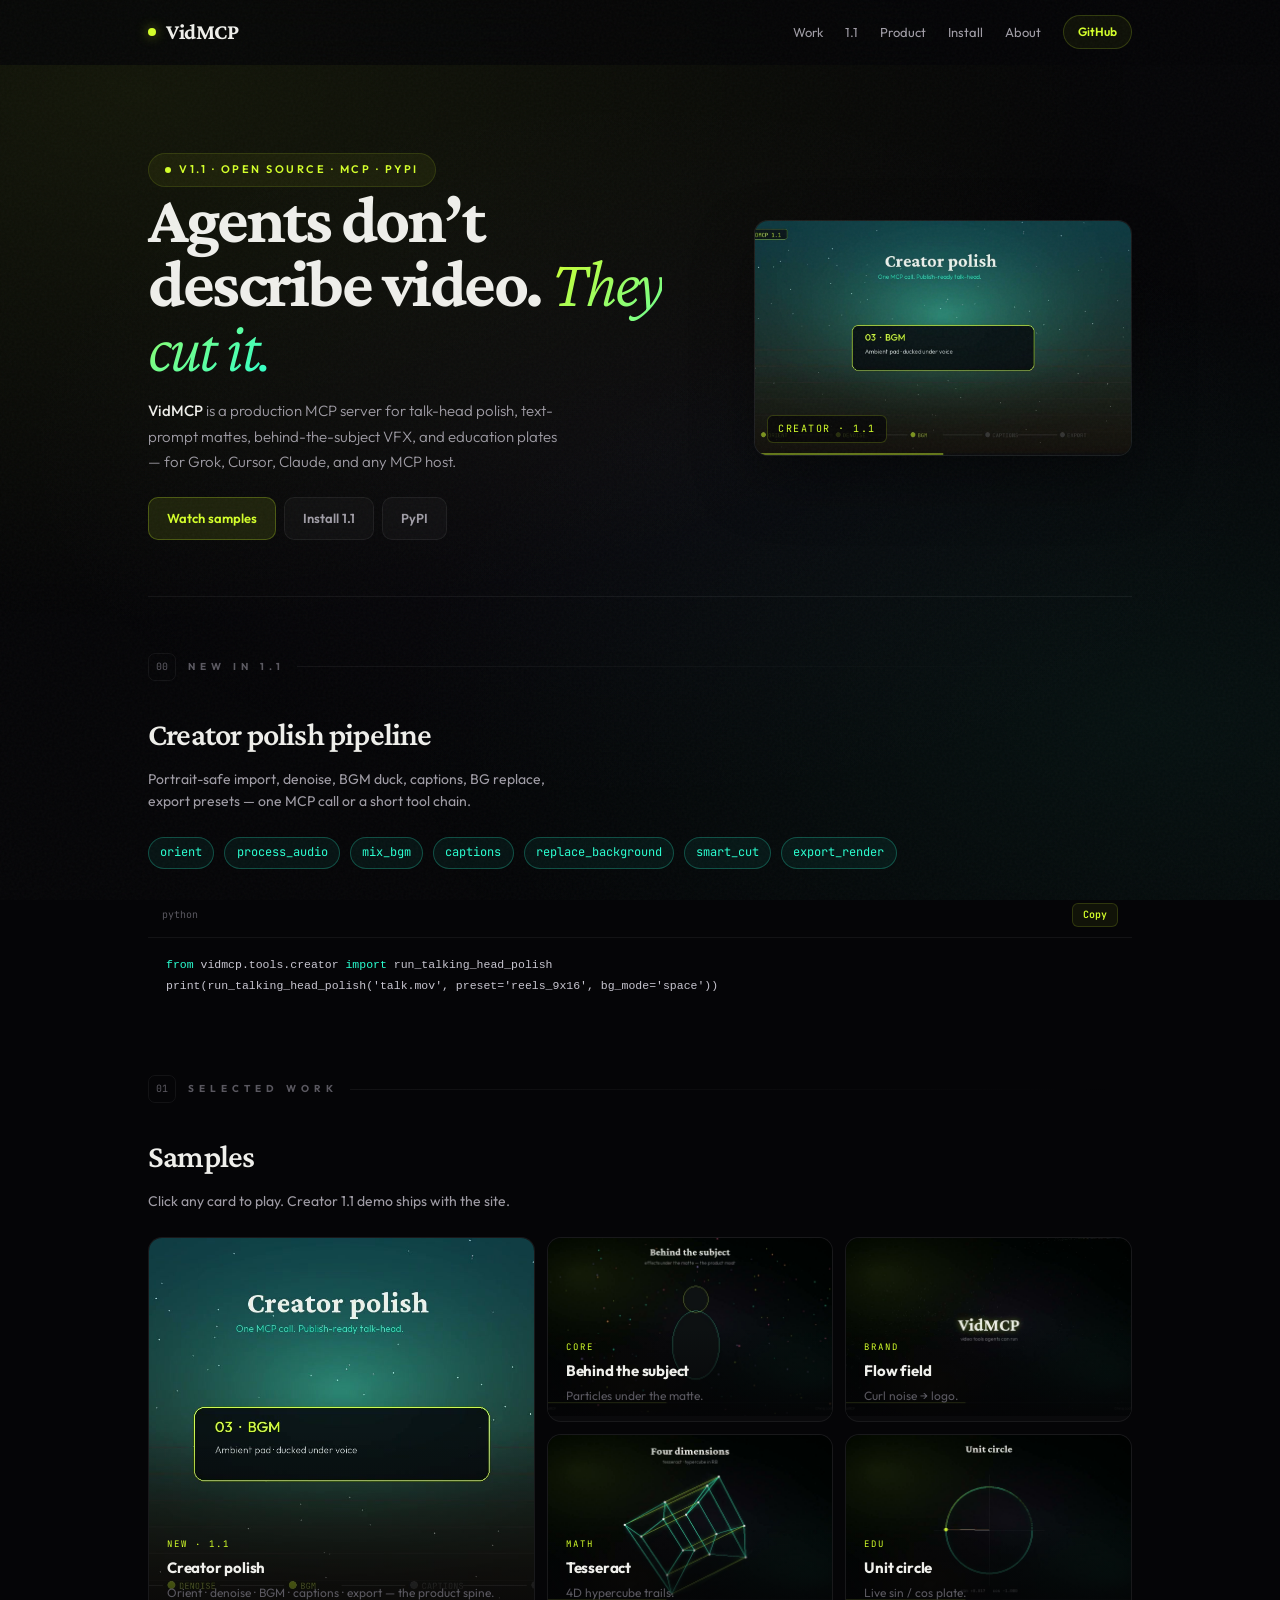
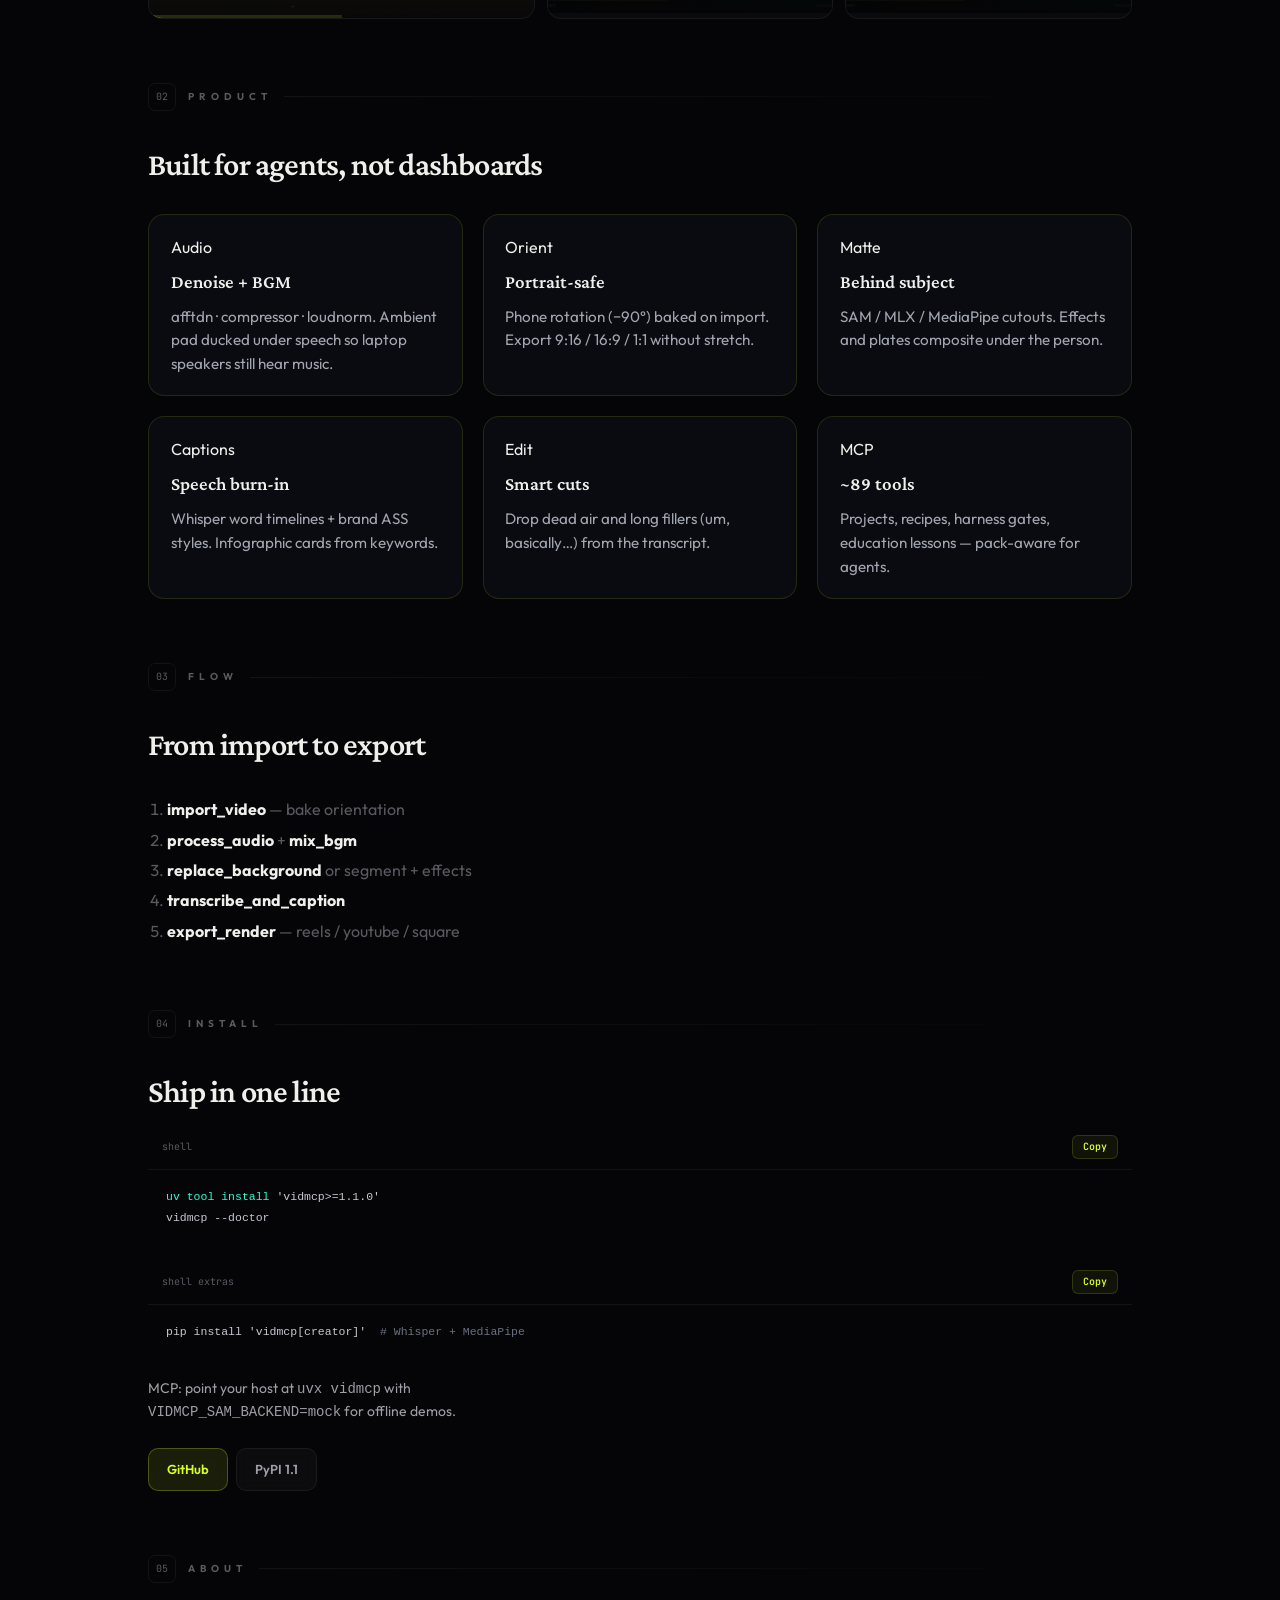
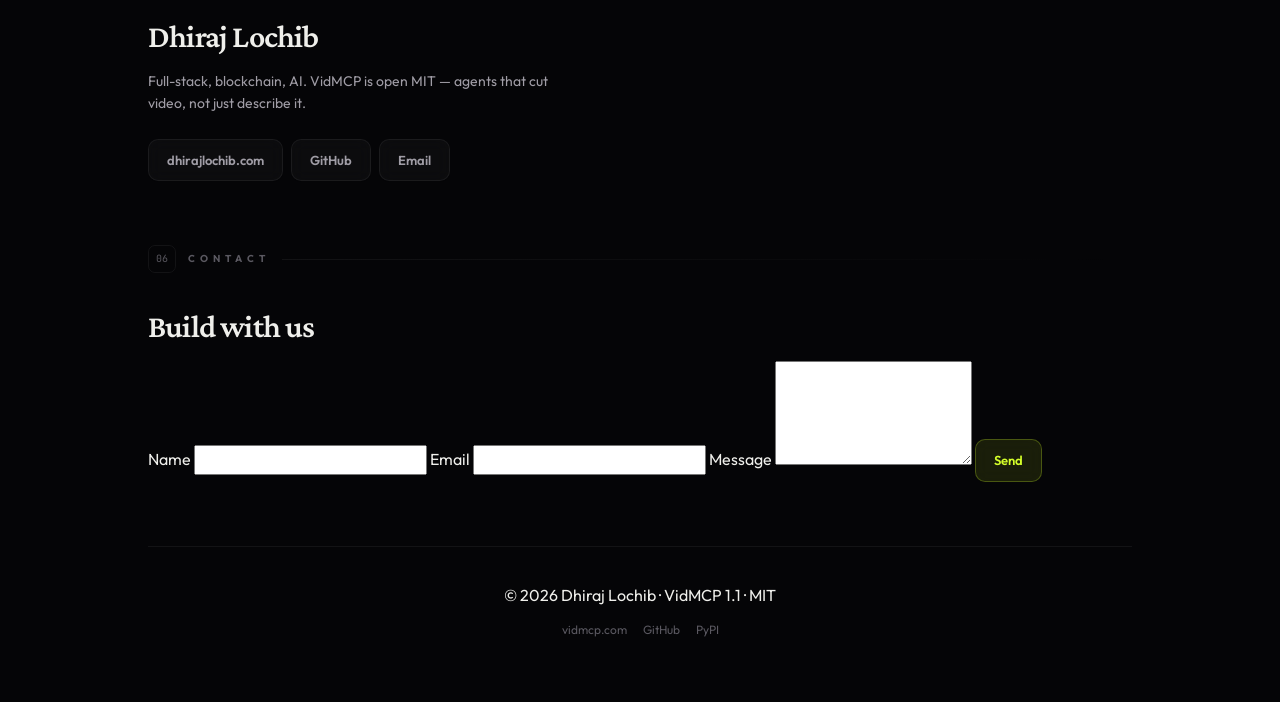
==== commit 8ca99c59: "chore: remove personal BG-replace demo from site and gallery User footage must not ship in public de" ====
--- a/site/index.html
+++ b/site/index.html
@@ -88,16 +88,12 @@
 
     <section class="sec fade" id="work">
       <div class="sec-head"><div class="sec-n">01</div><div class="sec-t">Selected work</div><div class="sec-l"></div></div>
-      <h2>New samples + classic plates</h2>
-      <p class="lead">Click any card to play. Creator 1.1 and real BG-replace demos ship with the site.</p>
+      <h2>Samples</h2>
+      <p class="lead">Click any card to play. Creator 1.1 demo ships with the site.</p>
       <div class="gallery">
         <article class="g-card big" data-video="assets/demos/07_creator_polish.mp4" data-title="Creator 1.1">
           <div class="thumb"><img src="assets/demos/07_creator_polish.jpg" alt="Creator 1.1" /><div class="play">▶</div></div>
           <div class="g-meta"><div class="tag">New · 1.1</div><h3>Creator polish</h3><p>Orient · denoise · BGM · captions · export — the product spine.</p></div>
-        </article>
-        <article class="g-card" data-video="assets/demos/08_bg_replace.mp4" data-title="BG replace">
-          <div class="thumb"><img src="assets/demos/08_bg_replace.jpg" alt="BG replace" loading="lazy" /><div class="play">▶</div></div>
-          <div class="g-meta"><div class="tag">New · VFX</div><h3>BG replace</h3><p>Talk-head matte over animated space plate.</p></div>
         </article>
         <article class="g-card" data-video="assets/demos/03_behind_subject.mp4" data-title="Behind the subject">
           <div class="thumb"><img src="assets/demos/03_behind_subject.jpg" alt="Behind subject" loading="lazy" /><div class="play">▶</div></div>
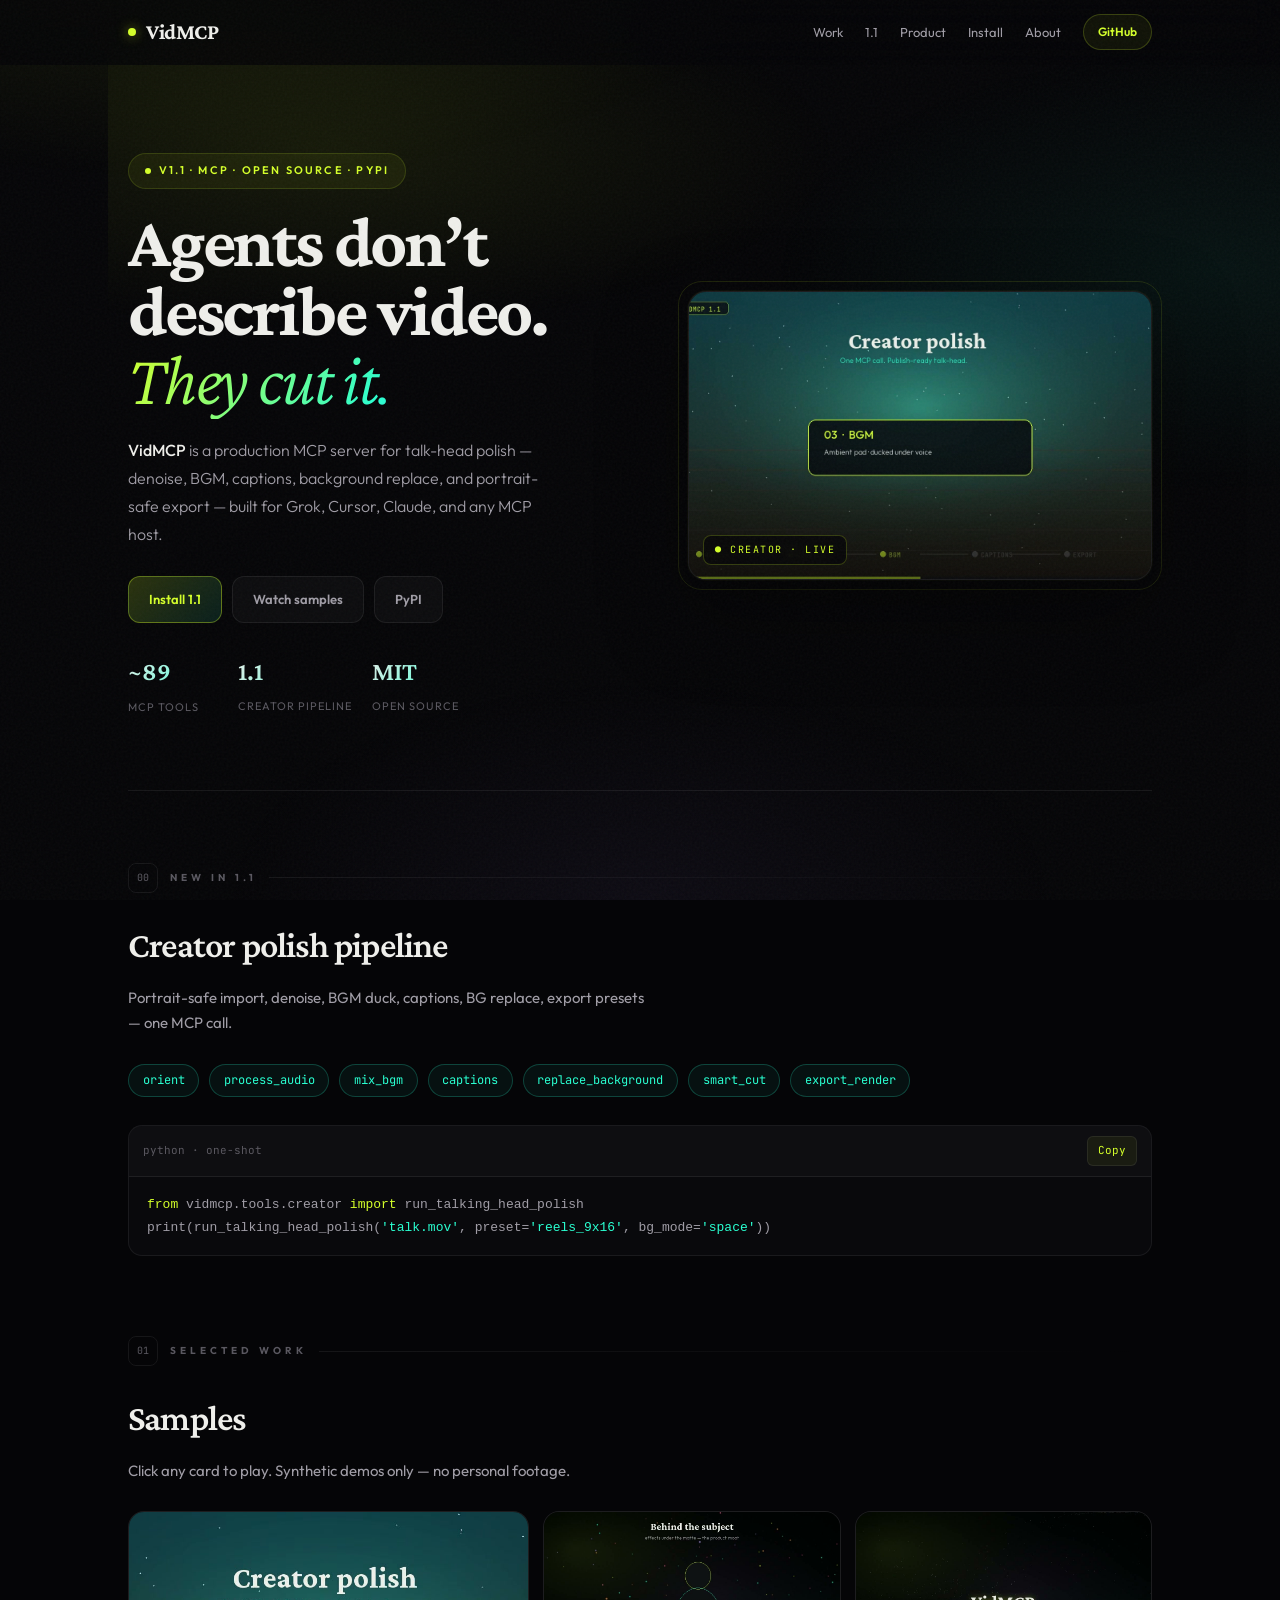
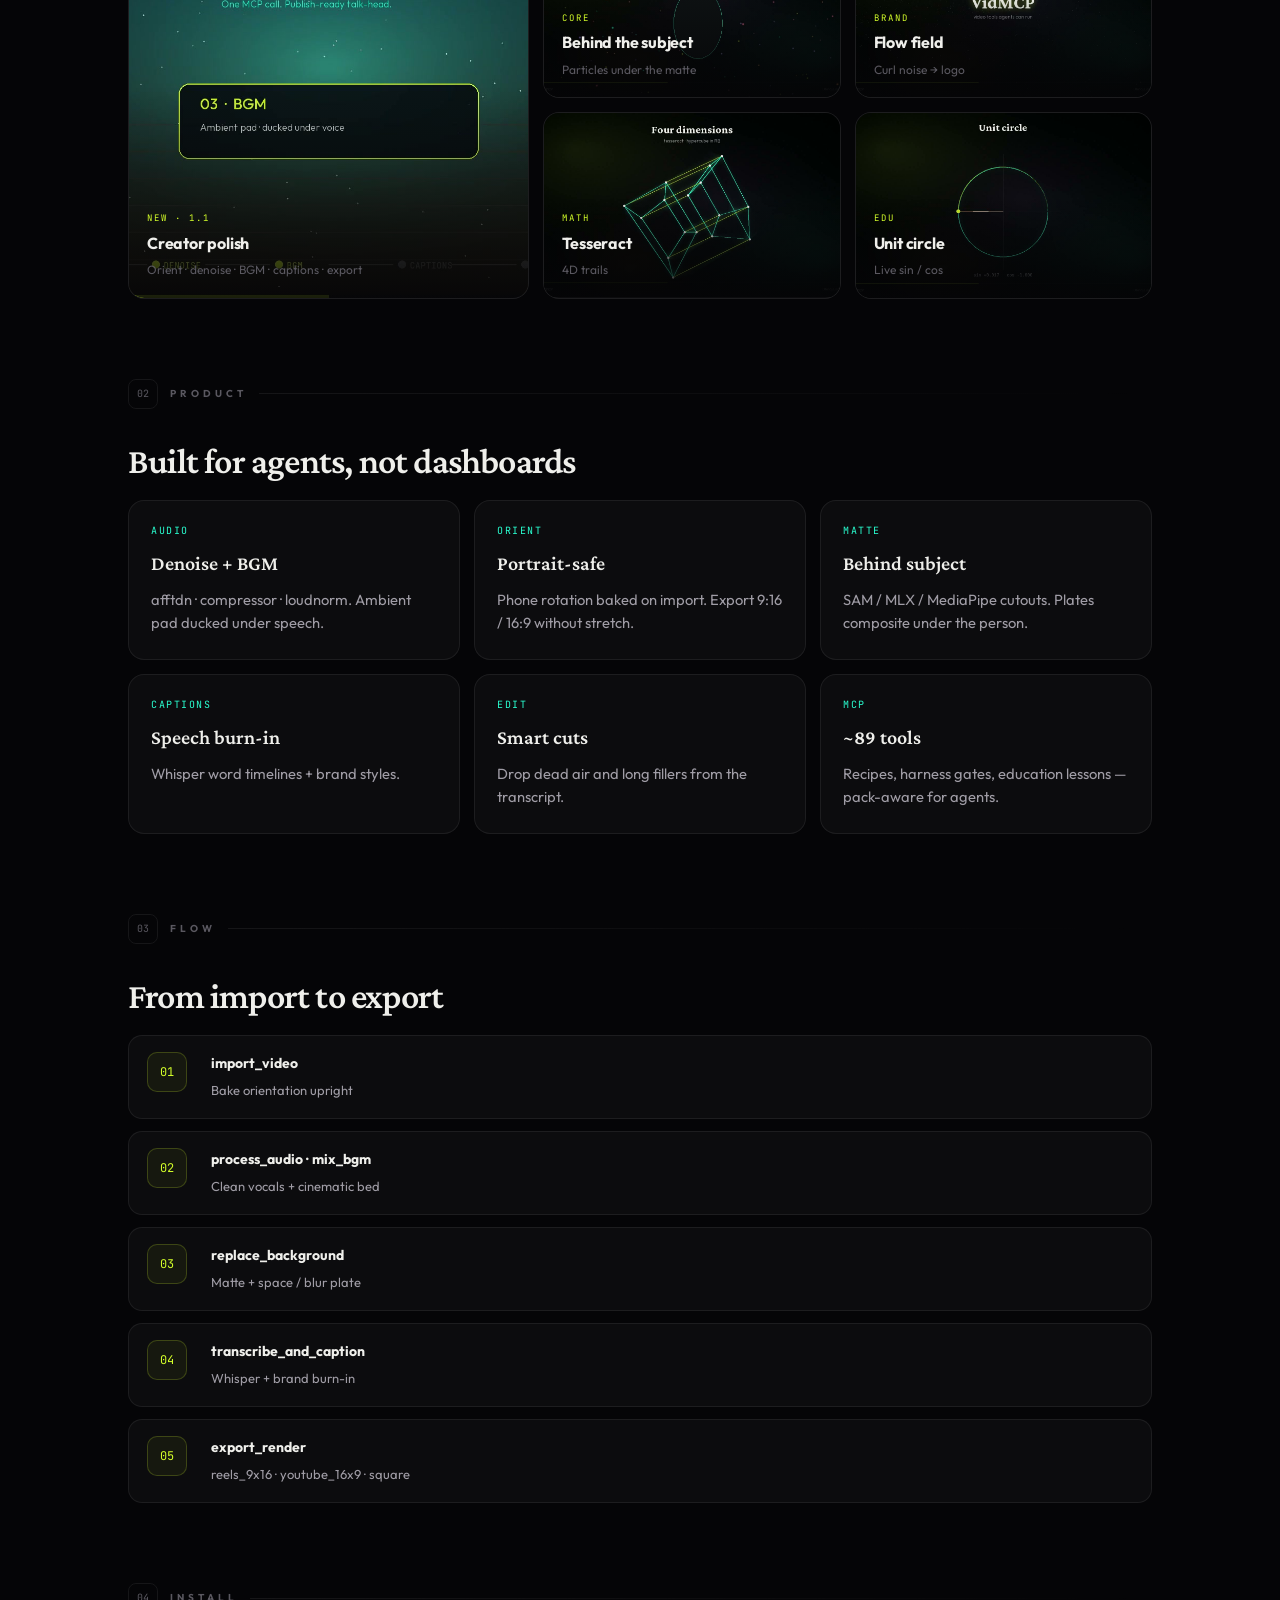
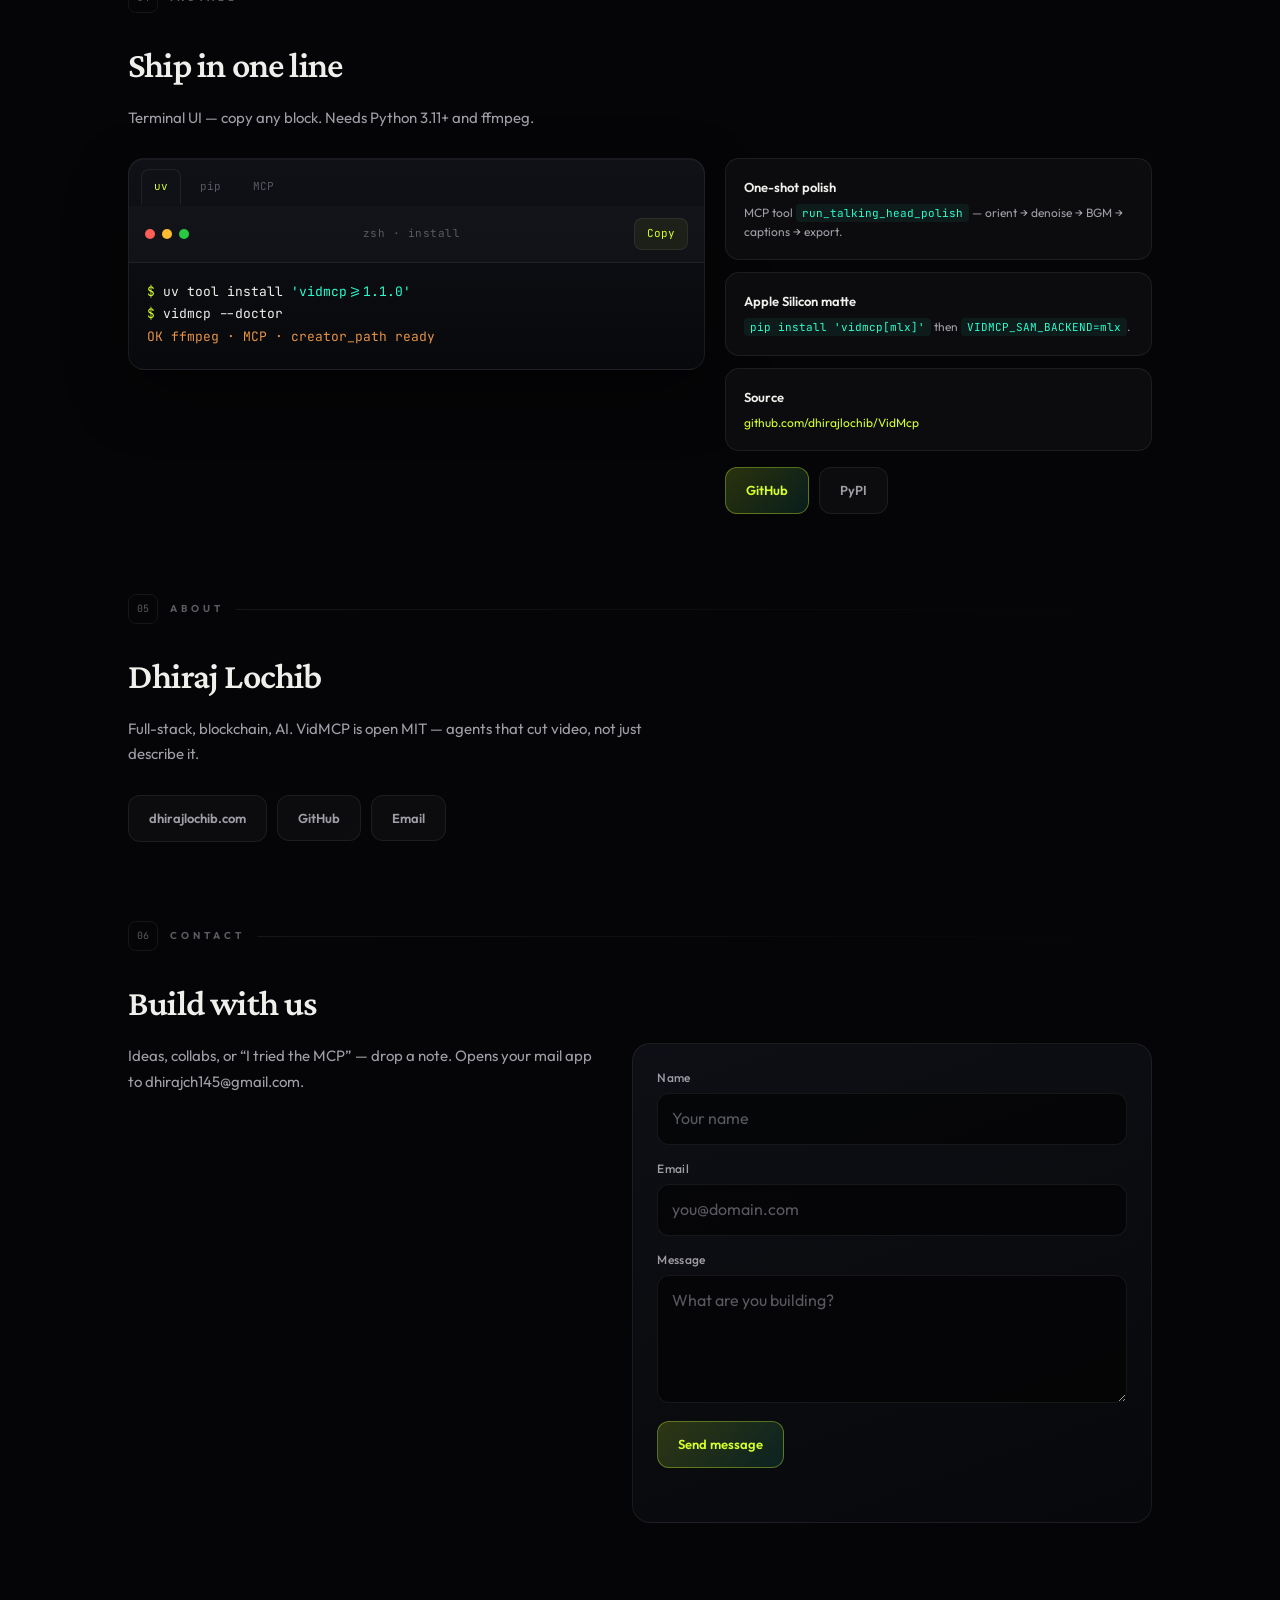
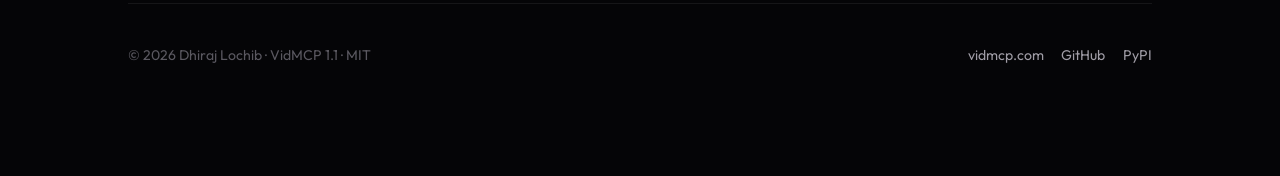
==== commit 38491bf3: "fix(site): hero, install terminal UI, contact form layout Rebuild CSS/JS for stacked form fields, ta" ====
--- a/site/index.html
+++ b/site/index.html
@@ -17,9 +17,6 @@
   <link rel="preconnect" href="https://fonts.gstatic.com" crossorigin />
   <link href="https://fonts.googleapis.com/css2?family=Crimson+Pro:ital,wght@0,300;0,400;0,600;0,700;1,300;1,400&family=Outfit:wght@200;300;400;500;600;700;800&family=JetBrains+Mono:wght@300;400;500&display=swap" rel="stylesheet" />
   <link rel="stylesheet" href="css/style.css" />
-  <script type="application/ld+json">
-  {"@context":"https://schema.org","@type":"SoftwareApplication","name":"VidMCP","applicationCategory":"MultimediaApplication","offers":{"@type":"Offer","price":"0","priceCurrency":"USD"},"author":{"@type":"Person","name":"Dhiraj Lochib","url":"https://dhirajlochib.com/"},"url":"https://vidmcp.com","softwareVersion":"1.1.0"}
-  </script>
 </head>
 <body>
   <div class="bg-mesh" aria-hidden="true"></div>
@@ -36,40 +33,52 @@
         <a href="#about">About</a>
         <a class="gh" href="https://github.com/dhirajlochib/VidMcp" target="_blank" rel="noopener">GitHub</a>
       </nav>
-      <button class="burger" id="burger" type="button">Menu</button>
+      <button class="burger" id="burger" type="button" aria-label="Menu">Menu</button>
     </div>
   </header>
 
   <div class="page" id="top">
-    <section class="hero fade">
-      <div>
-        <div class="status"><i></i> v1.1 · Open source · MCP · PyPI</div>
-        <h1>Agents don’t describe video. <em>They cut it.</em></h1>
+    <!-- HERO -->
+    <section class="hero">
+      <div class="hero-copy">
+        <div class="status"><i></i> v1.1 · MCP · Open source · PyPI</div>
+        <h1>
+          <span class="line">Agents don’t describe video.</span>
+          <span class="line"><em>They cut it.</em></span>
+        </h1>
         <p class="hero-sub">
-          <strong>VidMCP</strong> is a production MCP server for talk-head polish, text-prompt mattes,
-          behind-the-subject VFX, and education plates — for Grok, Cursor, Claude, and any MCP host.
+          <strong>VidMCP</strong> is a production MCP server for talk-head polish —
+          denoise, BGM, captions, background replace, and portrait-safe export —
+          built for Grok, Cursor, Claude, and any MCP host.
         </p>
         <div class="btns">
-          <a class="btn btn-primary" href="#work">Watch samples</a>
-          <a class="btn" href="#dev">Install 1.1</a>
+          <a class="btn btn-primary" href="#dev">Install 1.1</a>
+          <a class="btn" href="#work">Watch samples</a>
           <a class="btn" href="https://pypi.org/project/vidmcp/" target="_blank" rel="noopener">PyPI</a>
         </div>
+        <div class="hero-stats">
+          <div><b>~89</b><span>MCP tools</span></div>
+          <div><b>1.1</b><span>Creator pipeline</span></div>
+          <div><b>MIT</b><span>Open source</span></div>
+        </div>
       </div>
       <div class="hero-stage">
+        <div class="stage-ring" aria-hidden="true"></div>
         <div class="stage-frame">
           <video autoplay muted loop playsinline poster="assets/demos/07_creator_polish.jpg">
             <source src="assets/demos/07_creator_polish.mp4" type="video/mp4" />
           </video>
-          <div class="chip-live">CREATOR · 1.1</div>
-        </div>
-      </div>
-    </section>
-
+          <div class="chip-live">● CREATOR · LIVE</div>
+        </div>
+      </div>
+    </section>
+
+    <!-- 1.1 -->
     <section class="sec fade" id="v11">
       <div class="sec-head"><div class="sec-n">00</div><div class="sec-t">New in 1.1</div><div class="sec-l"></div></div>
       <h2>Creator polish pipeline</h2>
-      <p class="lead">Portrait-safe import, denoise, BGM duck, captions, BG replace, export presets — one MCP call or a short tool chain.</p>
-      <div class="strip" style="flex-wrap:wrap;gap:10px;margin:1.5rem 0">
+      <p class="lead">Portrait-safe import, denoise, BGM duck, captions, BG replace, export presets — one MCP call.</p>
+      <div class="chip-row">
         <span class="chip">orient</span>
         <span class="chip">process_audio</span>
         <span class="chip">mix_bgm</span>
@@ -79,131 +88,181 @@
         <span class="chip">export_render</span>
       </div>
       <div class="code-wrap">
-        <div class="code-bar">python <button type="button" data-copy="from vidmcp.tools.creator import run_talking_head_polish
-print(run_talking_head_polish('talk.mov', preset='reels_9x16', bg_mode='space'))">Copy</button></div>
+        <div class="code-bar">
+          <span>python · one-shot</span>
+          <button type="button" data-copy="from vidmcp.tools.creator import run_talking_head_polish
+print(run_talking_head_polish('talk.mov', preset='reels_9x16', bg_mode='space'))">Copy</button>
+        </div>
         <pre><code><span class="fn">from</span> vidmcp.tools.creator <span class="fn">import</span> run_talking_head_polish
 print(run_talking_head_polish(<span class="str">'talk.mov'</span>, preset=<span class="str">'reels_9x16'</span>, bg_mode=<span class="str">'space'</span>))</code></pre>
       </div>
     </section>
 
+    <!-- WORK -->
     <section class="sec fade" id="work">
       <div class="sec-head"><div class="sec-n">01</div><div class="sec-t">Selected work</div><div class="sec-l"></div></div>
       <h2>Samples</h2>
-      <p class="lead">Click any card to play. Creator 1.1 demo ships with the site.</p>
+      <p class="lead">Click any card to play. Synthetic demos only — no personal footage.</p>
       <div class="gallery">
         <article class="g-card big" data-video="assets/demos/07_creator_polish.mp4" data-title="Creator 1.1">
           <div class="thumb"><img src="assets/demos/07_creator_polish.jpg" alt="Creator 1.1" /><div class="play">▶</div></div>
-          <div class="g-meta"><div class="tag">New · 1.1</div><h3>Creator polish</h3><p>Orient · denoise · BGM · captions · export — the product spine.</p></div>
+          <div class="g-meta"><div class="tag">New · 1.1</div><h3>Creator polish</h3><p>Orient · denoise · BGM · captions · export</p></div>
         </article>
         <article class="g-card" data-video="assets/demos/03_behind_subject.mp4" data-title="Behind the subject">
           <div class="thumb"><img src="assets/demos/03_behind_subject.jpg" alt="Behind subject" loading="lazy" /><div class="play">▶</div></div>
-          <div class="g-meta"><div class="tag">Core</div><h3>Behind the subject</h3><p>Particles under the matte.</p></div>
+          <div class="g-meta"><div class="tag">Core</div><h3>Behind the subject</h3><p>Particles under the matte</p></div>
         </article>
         <article class="g-card" data-video="assets/demos/01_flowfield.mp4" data-title="Flow field">
           <div class="thumb"><img src="assets/demos/01_flowfield.jpg" alt="Flow" loading="lazy" /><div class="play">▶</div></div>
-          <div class="g-meta"><div class="tag">Brand</div><h3>Flow field</h3><p>Curl noise → logo.</p></div>
+          <div class="g-meta"><div class="tag">Brand</div><h3>Flow field</h3><p>Curl noise → logo</p></div>
         </article>
         <article class="g-card" data-video="assets/demos/02_tesseract.mp4" data-title="Tesseract">
           <div class="thumb"><img src="assets/demos/02_tesseract.jpg" alt="Tesseract" loading="lazy" /><div class="play">▶</div></div>
-          <div class="g-meta"><div class="tag">Math</div><h3>Tesseract</h3><p>4D hypercube trails.</p></div>
+          <div class="g-meta"><div class="tag">Math</div><h3>Tesseract</h3><p>4D trails</p></div>
         </article>
         <article class="g-card" data-video="assets/demos/05_unit_circle.mp4" data-title="Unit circle">
           <div class="thumb"><img src="assets/demos/05_unit_circle.jpg" alt="Unit circle" loading="lazy" /><div class="play">▶</div></div>
-          <div class="g-meta"><div class="tag">Edu</div><h3>Unit circle</h3><p>Live sin / cos plate.</p></div>
-        </article>
-      </div>
-    </section>
-
+          <div class="g-meta"><div class="tag">Edu</div><h3>Unit circle</h3><p>Live sin / cos</p></div>
+        </article>
+      </div>
+    </section>
+
+    <!-- PRODUCT -->
     <section class="sec fade" id="product">
       <div class="sec-head"><div class="sec-n">02</div><div class="sec-t">Product</div><div class="sec-l"></div></div>
       <h2>Built for agents, not dashboards</h2>
-      <div class="grid3" style="display:grid;grid-template-columns:repeat(auto-fit,minmax(240px,1fr));gap:1.25rem;margin-top:1.5rem">
-        <article class="card-soft">
-          <div class="tag">Audio</div>
-          <h3>Denoise + BGM</h3>
-          <p>afftdn · compressor · loudnorm. Ambient pad ducked under speech so laptop speakers still hear music.</p>
-        </article>
-        <article class="card-soft">
-          <div class="tag">Orient</div>
-          <h3>Portrait-safe</h3>
-          <p>Phone rotation (−90°) baked on import. Export 9:16 / 16:9 / 1:1 without stretch.</p>
-        </article>
-        <article class="card-soft">
-          <div class="tag">Matte</div>
-          <h3>Behind subject</h3>
-          <p>SAM / MLX / MediaPipe cutouts. Effects and plates composite under the person.</p>
-        </article>
-        <article class="card-soft">
-          <div class="tag">Captions</div>
-          <h3>Speech burn-in</h3>
-          <p>Whisper word timelines + brand ASS styles. Infographic cards from keywords.</p>
-        </article>
-        <article class="card-soft">
-          <div class="tag">Edit</div>
-          <h3>Smart cuts</h3>
-          <p>Drop dead air and long fillers (um, basically…) from the transcript.</p>
-        </article>
-        <article class="card-soft">
-          <div class="tag">MCP</div>
-          <h3>~89 tools</h3>
-          <p>Projects, recipes, harness gates, education lessons — pack-aware for agents.</p>
-        </article>
-      </div>
-    </section>
-
+      <div class="grid3">
+        <article class="card-soft"><div class="tag">Audio</div><h3>Denoise + BGM</h3><p>afftdn · compressor · loudnorm. Ambient pad ducked under speech.</p></article>
+        <article class="card-soft"><div class="tag">Orient</div><h3>Portrait-safe</h3><p>Phone rotation baked on import. Export 9:16 / 16:9 without stretch.</p></article>
+        <article class="card-soft"><div class="tag">Matte</div><h3>Behind subject</h3><p>SAM / MLX / MediaPipe cutouts. Plates composite under the person.</p></article>
+        <article class="card-soft"><div class="tag">Captions</div><h3>Speech burn-in</h3><p>Whisper word timelines + brand styles.</p></article>
+        <article class="card-soft"><div class="tag">Edit</div><h3>Smart cuts</h3><p>Drop dead air and long fillers from the transcript.</p></article>
+        <article class="card-soft"><div class="tag">MCP</div><h3>~89 tools</h3><p>Recipes, harness gates, education lessons — pack-aware for agents.</p></article>
+      </div>
+    </section>
+
+    <!-- FLOW -->
     <section class="sec fade" id="flow">
       <div class="sec-head"><div class="sec-n">03</div><div class="sec-t">Flow</div><div class="sec-l"></div></div>
       <h2>From import to export</h2>
-      <ol class="flow-list" style="margin:1.5rem 0;padding-left:1.2rem;line-height:1.9;color:var(--muted,#a0a5af)">
-        <li><strong style="color:#efefeb">import_video</strong> — bake orientation</li>
-        <li><strong style="color:#efefeb">process_audio</strong> + <strong style="color:#efefeb">mix_bgm</strong></li>
-        <li><strong style="color:#efefeb">replace_background</strong> or segment + effects</li>
-        <li><strong style="color:#efefeb">transcribe_and_caption</strong></li>
-        <li><strong style="color:#efefeb">export_render</strong> — reels / youtube / square</li>
-      </ol>
-    </section>
-
+      <div class="flow-steps">
+        <div class="flow-step"><div class="n">01</div><div><strong>import_video</strong><span>Bake orientation upright</span></div></div>
+        <div class="flow-step"><div class="n">02</div><div><strong>process_audio · mix_bgm</strong><span>Clean vocals + cinematic bed</span></div></div>
+        <div class="flow-step"><div class="n">03</div><div><strong>replace_background</strong><span>Matte + space / blur plate</span></div></div>
+        <div class="flow-step"><div class="n">04</div><div><strong>transcribe_and_caption</strong><span>Whisper + brand burn-in</span></div></div>
+        <div class="flow-step"><div class="n">05</div><div><strong>export_render</strong><span>reels_9x16 · youtube_16x9 · square</span></div></div>
+      </div>
+    </section>
+
+    <!-- INSTALL -->
     <section class="sec fade" id="dev">
       <div class="sec-head"><div class="sec-n">04</div><div class="sec-t">Install</div><div class="sec-l"></div></div>
       <h2>Ship in one line</h2>
-      <div class="code-wrap">
-        <div class="code-bar">shell <button type="button" data-copy="uv tool install 'vidmcp>=1.1.0'
-vidmcp --doctor">Copy</button></div>
-        <pre><code><span class="fn">uv tool install</span> <span class="str">'vidmcp&gt;=1.1.0'</span>
-vidmcp --doctor</code></pre>
-      </div>
-      <div class="code-wrap" style="margin-top:1rem">
-        <div class="code-bar">shell extras <button type="button" data-copy="pip install 'vidmcp[creator]'">Copy</button></div>
-        <pre><code>pip install <span class="str">'vidmcp[creator]'</span>  <span class="cmt"># Whisper + MediaPipe</span></code></pre>
-      </div>
-      <p class="lead" style="margin-top:1.25rem">MCP: point your host at <code>uvx vidmcp</code> with <code>VIDMCP_SAM_BACKEND=mock</code> for offline demos.</p>
-      <div class="btns">
-        <a class="btn btn-primary" href="https://github.com/dhirajlochib/VidMcp" target="_blank" rel="noopener">GitHub</a>
-        <a class="btn" href="https://pypi.org/project/vidmcp/" target="_blank" rel="noopener">PyPI 1.1</a>
-      </div>
-    </section>
-
+      <p class="lead">Terminal UI — copy any block. Needs Python 3.11+ and ffmpeg.</p>
+      <div class="install-grid">
+        <div class="term" id="install-term">
+          <div class="term-tabs">
+            <button type="button" class="term-tab on" data-tab="uv">uv</button>
+            <button type="button" class="term-tab" data-tab="pip">pip</button>
+            <button type="button" class="term-tab" data-tab="mcp">MCP</button>
+          </div>
+          <div class="term-panel on" data-panel="uv">
+            <div class="term-bar">
+              <div class="term-dots" aria-hidden="true"><i></i><i></i><i></i></div>
+              <span class="term-title">zsh · install</span>
+              <button type="button" class="term-copy" data-copy="uv tool install 'vidmcp>=1.1.0'
+vidmcp --doctor">Copy</button>
+            </div>
+            <div class="term-body">
+              <div><span class="prompt">$</span> <span class="cmd">uv tool install</span> <span class="str">'vidmcp&gt;=1.1.0'</span></div>
+              <div><span class="prompt">$</span> <span class="cmd">vidmcp --doctor</span></div>
+              <div class="out">OK ffmpeg · MCP · creator_path ready</div>
+            </div>
+          </div>
+          <div class="term-panel" data-panel="pip">
+            <div class="term-bar">
+              <div class="term-dots" aria-hidden="true"><i></i><i></i><i></i></div>
+              <span class="term-title">pip · creator extras</span>
+              <button type="button" class="term-copy" data-copy="pip install 'vidmcp[creator]'">Copy</button>
+            </div>
+            <div class="term-body">
+              <div><span class="prompt">$</span> <span class="cmd">pip install</span> <span class="str">'vidmcp[creator]'</span></div>
+              <div class="cmt"># + faster-whisper + mediapipe</div>
+            </div>
+          </div>
+          <div class="term-panel" data-panel="mcp">
+            <div class="term-bar">
+              <div class="term-dots" aria-hidden="true"><i></i><i></i><i></i></div>
+              <span class="term-title">mcp · env</span>
+              <button type="button" class="term-copy" data-copy="uvx vidmcp
+# env: VIDMCP_SAM_BACKEND=mock
+#      VIDMCP_WORKSPACE_ROOT=~/vidmcp-workspaces">Copy</button>
+            </div>
+            <div class="term-body">
+              <div><span class="prompt">$</span> <span class="cmd">uvx vidmcp</span></div>
+              <div class="cmt"># VIDMCP_SAM_BACKEND=mock</div>
+              <div class="cmt"># VIDMCP_WORKSPACE_ROOT=~/vidmcp-workspaces</div>
+            </div>
+          </div>
+        </div>
+        <div class="install-side">
+          <div class="install-card">
+            <h4>One-shot polish</h4>
+            <p>MCP tool <code>run_talking_head_polish</code> — orient → denoise → BGM → captions → export.</p>
+          </div>
+          <div class="install-card">
+            <h4>Apple Silicon matte</h4>
+            <p><code>pip install 'vidmcp[mlx]'</code> then <code>VIDMCP_SAM_BACKEND=mlx</code>.</p>
+          </div>
+          <div class="install-card">
+            <h4>Source</h4>
+            <p><a href="https://github.com/dhirajlochib/VidMcp" style="color:var(--lime)">github.com/dhirajlochib/VidMcp</a></p>
+          </div>
+          <div class="btns" style="margin-top:4px">
+            <a class="btn btn-primary" href="https://github.com/dhirajlochib/VidMcp" target="_blank" rel="noopener">GitHub</a>
+            <a class="btn" href="https://pypi.org/project/vidmcp/" target="_blank" rel="noopener">PyPI</a>
+          </div>
+        </div>
+      </div>
+    </section>
+
+    <!-- ABOUT -->
     <section class="sec fade" id="about">
       <div class="sec-head"><div class="sec-n">05</div><div class="sec-t">About</div><div class="sec-l"></div></div>
       <h2>Dhiraj Lochib</h2>
       <p class="lead">Full-stack, blockchain, AI. VidMCP is open MIT — agents that cut video, not just describe it.</p>
-      <div class="btns">
+      <div class="about-row btns">
         <a class="btn" href="https://dhirajlochib.com/" target="_blank" rel="noopener">dhirajlochib.com</a>
         <a class="btn" href="https://github.com/dhirajlochib" target="_blank" rel="noopener">GitHub</a>
         <a class="btn" href="mailto:dhirajch145@gmail.com">Email</a>
       </div>
     </section>
 
+    <!-- CONTACT -->
     <section class="sec fade" id="contact">
       <div class="sec-head"><div class="sec-n">06</div><div class="sec-t">Contact</div><div class="sec-l"></div></div>
       <h2>Build with us</h2>
-      <form id="contact-form" data-to="dhirajch145@gmail.com">
-        <label>Name <input name="name" required autocomplete="name" /></label>
-        <label>Email <input name="email" type="email" required autocomplete="email" /></label>
-        <label>Message <textarea name="message" required rows="4"></textarea></label>
-        <button class="btn btn-primary" type="submit">Send</button>
-        <p id="form-status" class="muted"></p>
-      </form>
+      <div class="contact-grid">
+        <div>
+          <p class="lead" style="margin-bottom:0">Ideas, collabs, or “I tried the MCP” — drop a note. Opens your mail app to dhirajch145@gmail.com.</p>
+        </div>
+        <form class="contact-form" id="contact-form" data-to="dhirajch145@gmail.com">
+          <label class="field">
+            <span>Name</span>
+            <input name="name" required autocomplete="name" placeholder="Your name" />
+          </label>
+          <label class="field">
+            <span>Email</span>
+            <input name="email" type="email" required autocomplete="email" placeholder="you@domain.com" />
+          </label>
+          <label class="field">
+            <span>Message</span>
+            <textarea name="message" required rows="4" placeholder="What are you building?"></textarea>
+          </label>
+          <button class="btn btn-primary" type="submit">Send message</button>
+          <p id="form-status"></p>
+        </form>
+      </div>
     </section>
 
     <footer class="foot">
--- a/site/css/style.css
+++ b/site/css/style.css
@@ -1,11 +1,10 @@
-/* VidMCP — brand system from dhirajlochib.com */
+/* VidMCP site — brand system (dhirajlochib.com) */
 :root{
   --bg:#050507;
-  --card:rgba(255,255,255,.025);
-  --card-hover:rgba(255,255,255,.045);
-  --glass:rgba(255,255,255,.03);
-  --border:rgba(255,255,255,.06);
-  --border2:rgba(255,255,255,.1);
+  --card:rgba(255,255,255,.03);
+  --card-h:rgba(255,255,255,.05);
+  --border:rgba(255,255,255,.07);
+  --border2:rgba(255,255,255,.12);
   --text:#efefeb;
   --sub:#a09da6;
   --muted:#5a5860;
@@ -13,17 +12,22 @@
   --cyan:#2affd1;
   --peach:#ffa24e;
   --violet:#b18cff;
-  --rose:#ff6b8a;
-  --r:14px;
-  --max:1080px;
+  --r:16px;
+  --max:1120px;
   --ease:cubic-bezier(.16,1,.3,1);
+  --font-serif:'Crimson Pro',Georgia,serif;
+  --font-sans:'Outfit',system-ui,sans-serif;
+  --font-mono:'JetBrains Mono',ui-monospace,monospace;
 }
 *{margin:0;padding:0;box-sizing:border-box}
 html{scroll-behavior:smooth}
-@media (prefers-reduced-motion:reduce){html{scroll-behavior:auto}*{animation:none!important;transition:none!important}}
+@media (prefers-reduced-motion:reduce){
+  html{scroll-behavior:auto}
+  *,*::before,*::after{animation-duration:.01ms!important;animation-iteration-count:1!important;transition:none!important}
+}
 body{
   background:var(--bg);color:var(--text);
-  font-family:'Outfit',system-ui,sans-serif;
+  font-family:var(--font-sans);
   -webkit-font-smoothing:antialiased;overflow-x:hidden;line-height:1.6;
 }
 a{color:inherit;text-decoration:none}
@@ -32,307 +36,395 @@
 ::selection{background:rgba(212,255,42,.25)}
 :focus-visible{outline:2px solid var(--lime);outline-offset:3px}
 
+/* bg */
 .bg-mesh{
   position:fixed;inset:0;z-index:0;pointer-events:none;
   background:
-    radial-gradient(ellipse 80% 60% at 10% 10%,rgba(212,255,42,.07),transparent),
-    radial-gradient(ellipse 60% 50% at 90% 80%,rgba(42,255,209,.05),transparent),
-    radial-gradient(ellipse 50% 40% at 50% 50%,rgba(177,140,255,.03),transparent);
+    radial-gradient(ellipse 90% 55% at 15% -10%,rgba(212,255,42,.09),transparent 55%),
+    radial-gradient(ellipse 70% 50% at 95% 30%,rgba(42,255,209,.06),transparent 50%),
+    radial-gradient(ellipse 60% 45% at 50% 100%,rgba(177,140,255,.05),transparent 55%);
+  animation:meshShift 18s ease-in-out infinite alternate;
+}
+@keyframes meshShift{
+  from{filter:hue-rotate(0deg);transform:scale(1)}
+  to{filter:hue-rotate(12deg);transform:scale(1.04)}
 }
 .grain{
-  position:fixed;inset:0;z-index:9998;pointer-events:none;opacity:.035;
-  background-image:url("data:image/svg+xml,%3Csvg viewBox='0 0 512 512' xmlns='http://www.w3.org/2000/svg'%3E%3Cfilter id='n'%3E%3CfeTurbulence type='fractalNoise' baseFrequency='.7' numOctaves='5' stitchTiles='stitch'/%3E%3C/filter%3E%3Crect width='100%25' height='100%25' filter='url(%23n)'/%3E%3C/svg%3E");
-}
-.page{max-width:var(--max);margin:0 auto;padding:0 48px 64px;position:relative;z-index:1}
+  position:fixed;inset:0;z-index:9998;pointer-events:none;opacity:.04;
+  background-image:url("data:image/svg+xml,%3Csvg viewBox='0 0 512 512' xmlns='http://www.w3.org/2000/svg'%3E%3Cfilter id='n'%3E%3CfeTurbulence type='fractalNoise' baseFrequency='.75' numOctaves='4' stitchTiles='stitch'/%3E%3C/filter%3E%3Crect width='100%25' height='100%25' filter='url(%23n)'/%3E%3C/svg%3E");
+}
+.page{max-width:var(--max);margin:0 auto;padding:0 28px 80px;position:relative;z-index:1}
+@media (min-width:900px){.page{padding:0 48px 96px}}
 
 /* nav */
 .nav{
-  position:sticky;top:0;z-index:40;
-  backdrop-filter:blur(16px);
-  background:rgba(5,5,7,.72);
+  position:sticky;top:0;z-index:50;
+  backdrop-filter:blur(18px) saturate(1.2);
+  background:rgba(5,5,7,.78);
   border-bottom:1px solid transparent;
-  transition:border-color .3s;
-}
-.nav.on{border-bottom-color:var(--border)}
+  transition:border-color .3s, background .3s;
+}
+.nav.on{border-bottom-color:var(--border);background:rgba(5,5,7,.9)}
 .nav-in{
-  max-width:var(--max);margin:0 auto;padding:0 48px;height:64px;
+  max-width:var(--max);margin:0 auto;padding:0 28px;height:64px;
   display:flex;align-items:center;justify-content:space-between;gap:1rem;
 }
-.logo{font-family:'Crimson Pro',serif;font-size:22px;font-weight:700;letter-spacing:-.5px;display:flex;align-items:center;gap:10px}
-.logo i{width:8px;height:8px;border-radius:50%;background:var(--lime);box-shadow:0 0 12px rgba(212,255,42,.5)}
+@media (min-width:900px){.nav-in{padding:0 48px}}
+.logo{font-family:var(--font-serif);font-size:22px;font-weight:700;letter-spacing:-.5px;display:flex;align-items:center;gap:10px}
+.logo i{
+  width:8px;height:8px;border-radius:50%;background:var(--lime);
+  box-shadow:0 0 12px rgba(212,255,42,.55);animation:pulseDot 2.4s ease-in-out infinite;
+}
+@keyframes pulseDot{0%,100%{transform:scale(1);opacity:1}50%{transform:scale(1.35);opacity:.7}}
 .nav-links{display:flex;align-items:center;gap:22px}
 .nav-links a{font-size:13px;color:var(--sub);font-weight:400;transition:color .2s}
 .nav-links a:hover{color:var(--lime)}
 .nav-links .gh{
-  padding:6px 14px;border-radius:100px;font-size:12px;font-weight:600;
-  border:1px solid rgba(212,255,42,.18);color:var(--lime);background:rgba(212,255,42,.05);
-}
-.nav-links .gh:hover{border-color:rgba(212,255,42,.4)}
+  padding:7px 14px;border-radius:100px;font-size:12px;font-weight:600;
+  border:1px solid rgba(212,255,42,.2);color:var(--lime);background:rgba(212,255,42,.06);
+  transition:all .25s;
+}
+.nav-links .gh:hover{border-color:rgba(212,255,42,.45);background:rgba(212,255,42,.1)}
 .burger{display:none;background:none;border:1px solid var(--border);border-radius:8px;padding:6px 12px;color:var(--text);cursor:pointer;font-size:12px}
-
-/* hero */
+@media (max-width:800px){
+  .burger{display:block}
+  .nav-links{
+    display:none;position:absolute;top:64px;left:0;right:0;
+    flex-direction:column;align-items:stretch;gap:0;
+    background:rgba(5,5,7,.96);border-bottom:1px solid var(--border);padding:12px 20px 20px;
+  }
+  .nav-links.open{display:flex}
+  .nav-links a{padding:12px 8px;border-bottom:1px solid var(--border)}
+}
+
+/* ========== HERO ========== */
 .hero{
-  display:grid;grid-template-columns:1.2fr .8fr;gap:40px;align-items:center;
-  padding:72px 0 56px;border-bottom:1px solid var(--border);margin-bottom:56px;
-}
+  display:grid;grid-template-columns:1.05fr .95fr;gap:48px;align-items:center;
+  padding:88px 0 72px;border-bottom:1px solid var(--border);margin-bottom:72px;
+  position:relative;
+}
+.hero::before{
+  content:'';position:absolute;inset:-40px -20px auto;height:320px;z-index:-1;
+  background:radial-gradient(ellipse 70% 80% at 20% 40%,rgba(212,255,42,.08),transparent 70%);
+  pointer-events:none;animation:heroGlow 8s ease-in-out infinite alternate;
+}
+@keyframes heroGlow{from{opacity:.7}to{opacity:1;transform:translateY(12px)}}
+.hero-copy{position:relative}
 .hero h1{
-  font-family:'Crimson Pro',serif;font-size:clamp(42px,7vw,68px);
-  font-weight:700;line-height:.95;letter-spacing:-2.5px;
-}
+  font-family:var(--font-serif);font-size:clamp(40px,6.5vw,72px);
+  font-weight:700;line-height:.96;letter-spacing:-2.2px;margin-top:18px;
+}
+.hero h1 .line{display:block;opacity:0;transform:translateY(28px);animation:riseIn .9s var(--ease) forwards}
+.hero h1 .line:nth-child(1){animation-delay:.1s}
+.hero h1 .line:nth-child(2){animation-delay:.22s}
 .hero h1 em{
   font-weight:300;font-style:italic;
-  background:linear-gradient(135deg,var(--lime),var(--cyan));
+  background:linear-gradient(120deg,var(--lime) 0%,var(--cyan) 50%,var(--violet) 100%);
+  background-size:200% auto;
   -webkit-background-clip:text;-webkit-text-fill-color:transparent;background-clip:text;
-}
-.hero-sub{margin-top:18px;font-size:15px;color:var(--sub);font-weight:300;max-width:420px;line-height:1.7}
+  animation:gradShift 6s ease infinite;
+}
+@keyframes gradShift{0%{background-position:0% center}50%{background-position:100% center}100%{background-position:0% center}}
+@keyframes riseIn{to{opacity:1;transform:none}}
+.hero-sub{
+  margin-top:22px;font-size:16px;color:var(--sub);font-weight:300;max-width:440px;line-height:1.75;
+  opacity:0;animation:riseIn .8s var(--ease) .35s forwards;
+}
 .hero-sub strong{color:var(--text);font-weight:500}
 .status{
-  display:inline-flex;align-items:center;gap:8px;margin-top:16px;
-  padding:7px 16px;background:rgba(212,255,42,.06);border:1px solid rgba(212,255,42,.12);
-  border-radius:100px;font-size:11px;font-weight:600;letter-spacing:2.5px;text-transform:uppercase;color:var(--lime);
+  display:inline-flex;align-items:center;gap:8px;
+  padding:8px 16px;background:rgba(212,255,42,.06);border:1px solid rgba(212,255,42,.14);
+  border-radius:100px;font-size:11px;font-weight:600;letter-spacing:2.2px;text-transform:uppercase;color:var(--lime);
+  opacity:0;animation:riseIn .7s var(--ease) .05s forwards;
 }
 .status i{width:6px;height:6px;border-radius:50%;background:var(--lime);animation:blink 2s ease-in-out infinite}
-@keyframes blink{0%,100%{opacity:1}50%{opacity:.3}}
-.btns{display:flex;flex-wrap:wrap;gap:8px;margin-top:22px}
+@keyframes blink{0%,100%{opacity:1}50%{opacity:.25}}
+.btns{display:flex;flex-wrap:wrap;gap:10px;margin-top:28px;opacity:0;animation:riseIn .8s var(--ease) .45s forwards}
 .btn{
-  display:inline-flex;align-items:center;gap:6px;padding:10px 18px;border-radius:10px;
-  font-size:13px;font-weight:600;border:1px solid var(--border);background:var(--glass);
-  color:var(--sub);cursor:pointer;transition:all .25s;backdrop-filter:blur(8px);
-}
-.btn:hover{border-color:var(--lime);color:var(--lime);background:rgba(212,255,42,.05);transform:translateY(-1px)}
-.btn-primary{background:rgba(212,255,42,.1);border-color:rgba(212,255,42,.25);color:var(--lime)}
-.btn-primary:hover{background:rgba(212,255,42,.16);border-color:rgba(212,255,42,.45)}
-
-.hero-stage{position:relative}
+  display:inline-flex;align-items:center;justify-content:center;gap:8px;
+  padding:12px 20px;border-radius:12px;font-size:13px;font-weight:600;
+  border:1px solid var(--border);background:var(--card);color:var(--sub);
+  cursor:pointer;transition:all .28s var(--ease);
+}
+.btn:hover{border-color:rgba(212,255,42,.35);color:var(--lime);background:rgba(212,255,42,.06);transform:translateY(-2px)}
+.btn-primary{
+  background:linear-gradient(135deg,rgba(212,255,42,.18),rgba(42,255,209,.1));
+  border-color:rgba(212,255,42,.35);color:var(--lime);
+  box-shadow:0 0 0 0 rgba(212,255,42,0);
+}
+.btn-primary:hover{box-shadow:0 8px 32px rgba(212,255,42,.12);border-color:rgba(212,255,42,.55)}
+
+.hero-stage{position:relative;opacity:0;animation:riseIn 1s var(--ease) .3s forwards}
 .stage-frame{
-  border-radius:var(--r);overflow:hidden;border:1px solid var(--border);
-  background:var(--card);aspect-ratio:16/10;position:relative;
-  box-shadow:0 24px 60px rgba(0,0,0,.4);
+  border-radius:18px;overflow:hidden;border:1px solid var(--border);
+  background:#0a0a0c;aspect-ratio:16/10;position:relative;
+  box-shadow:0 32px 80px rgba(0,0,0,.5),0 0 0 1px rgba(212,255,42,.04);
 }
 .stage-frame video,.stage-frame img{width:100%;height:100%;object-fit:cover}
 .stage-frame::after{
   content:'';position:absolute;inset:0;
-  background:linear-gradient(to top,rgba(5,5,7,.55),transparent 40%);
+  background:linear-gradient(to top,rgba(5,5,7,.6),transparent 45%);
   pointer-events:none;
 }
+.stage-ring{
+  position:absolute;inset:-10px;border-radius:24px;pointer-events:none;
+  border:1px solid rgba(212,255,42,.12);
+  animation:ringPulse 4s ease-in-out infinite;
+}
+@keyframes ringPulse{0%,100%{opacity:.4;transform:scale(1)}50%{opacity:.9;transform:scale(1.01)}}
 .chip-live{
-  position:absolute;left:12px;bottom:12px;z-index:2;
-  font-family:'JetBrains Mono',monospace;font-size:10px;letter-spacing:1.5px;
-  color:var(--lime);padding:5px 10px;border-radius:6px;
-  background:rgba(5,5,7,.7);border:1px solid rgba(212,255,42,.2);
-}
-
-/* section chrome */
-.sec{margin-bottom:64px}
-.sec-head{display:flex;align-items:center;gap:12px;margin-bottom:28px}
+  position:absolute;left:14px;bottom:14px;z-index:2;
+  font-family:var(--font-mono);font-size:10px;letter-spacing:1.5px;
+  color:var(--lime);padding:6px 11px;border-radius:8px;
+  background:rgba(5,5,7,.75);border:1px solid rgba(212,255,42,.22);
+  backdrop-filter:blur(8px);
+}
+.hero-stats{
+  display:flex;gap:20px;margin-top:28px;flex-wrap:wrap;
+  opacity:0;animation:riseIn .8s var(--ease) .55s forwards;
+}
+.hero-stats div{min-width:90px}
+.hero-stats b{
+  display:block;font-family:var(--font-serif);font-size:26px;font-weight:600;
+  background:linear-gradient(135deg,var(--text),var(--cyan));
+  -webkit-background-clip:text;-webkit-text-fill-color:transparent;background-clip:text;
+}
+.hero-stats span{font-size:11px;color:var(--muted);letter-spacing:1px;text-transform:uppercase}
+
+@media (max-width:900px){
+  .hero{grid-template-columns:1fr;padding:48px 0 48px;gap:32px}
+  .hero-stage{order:-1}
+}
+
+/* sections */
+.sec{margin-bottom:80px}
+.sec-head{display:flex;align-items:center;gap:12px;margin-bottom:24px}
 .sec-n{
-  font-family:'JetBrains Mono',monospace;font-size:10px;color:var(--muted);
-  width:28px;height:28px;display:flex;align-items:center;justify-content:center;
-  border:1px solid var(--border);border-radius:7px;
-}
-.sec-t{font-size:10px;font-weight:700;letter-spacing:5px;text-transform:uppercase;color:var(--muted)}
+  font-family:var(--font-mono);font-size:10px;color:var(--muted);
+  width:30px;height:30px;display:flex;align-items:center;justify-content:center;
+  border:1px solid var(--border);border-radius:8px;
+}
+.sec-t{font-size:10px;font-weight:700;letter-spacing:4px;text-transform:uppercase;color:var(--muted)}
 .sec-l{flex:1;height:1px;background:linear-gradient(90deg,var(--border),transparent)}
-.sec h2{font-family:'Crimson Pro',serif;font-size:32px;font-weight:600;letter-spacing:-.8px;margin-bottom:8px}
-.sec .lead{font-size:14px;color:var(--sub);max-width:48ch;margin-bottom:24px}
+.sec h2{font-family:var(--font-serif);font-size:clamp(28px,4vw,36px);font-weight:600;letter-spacing:-.8px;margin-bottom:10px}
+.sec .lead{font-size:15px;color:var(--sub);max-width:52ch;margin-bottom:28px;line-height:1.7}
 
 /* gallery */
-.gallery{display:grid;grid-template-columns:1.35fr 1fr 1fr;grid-template-rows:auto auto;gap:12px}
+.gallery{display:grid;grid-template-columns:1.35fr 1fr 1fr;grid-template-rows:auto auto;gap:14px}
 .g-card{
   background:var(--card);border:1px solid var(--border);border-radius:var(--r);
-  overflow:hidden;cursor:pointer;transition:all .35s var(--ease);position:relative;
-}
-.g-card:hover{border-color:var(--border2);transform:translateY(-4px);box-shadow:0 20px 50px rgba(0,0,0,.3)}
+  overflow:hidden;cursor:pointer;transition:all .4s var(--ease);position:relative;
+}
+.g-card:hover{border-color:var(--border2);transform:translateY(-5px);box-shadow:0 24px 60px rgba(0,0,0,.35)}
 .g-card.big{grid-row:span 2}
 .g-card .thumb{aspect-ratio:16/10;position:relative;background:#0a0a0c;overflow:hidden}
-.g-card.big .thumb{aspect-ratio:auto;height:100%;min-height:380px}
-.g-card .thumb img{width:100%;height:100%;object-fit:cover;transition:transform .6s var(--ease)}
-.g-card:hover .thumb img{transform:scale(1.04)}
-.g-card .thumb::after{content:'';position:absolute;inset:0;background:linear-gradient(to top,rgba(5,5,7,.85),transparent 50%)}
-.g-meta{position:absolute;left:0;right:0;bottom:0;padding:16px 18px;z-index:2}
-.g-meta .tag{font-family:'JetBrains Mono',monospace;font-size:9px;letter-spacing:2px;text-transform:uppercase;color:var(--lime);margin-bottom:4px}
-.g-meta h3{font-size:15px;font-weight:700;letter-spacing:-.2px}
-.g-meta p{font-size:12px;color:var(--muted);margin-top:3px}
+.g-card.big .thumb{aspect-ratio:auto;height:100%;min-height:360px}
+.g-card .thumb img{width:100%;height:100%;object-fit:cover;transition:transform .7s var(--ease)}
+.g-card:hover .thumb img{transform:scale(1.05)}
+.g-card .thumb::after{content:'';position:absolute;inset:0;background:linear-gradient(to top,rgba(5,5,7,.9),transparent 55%)}
+.g-meta{position:absolute;left:0;right:0;bottom:0;padding:18px;z-index:2}
+.g-meta .tag{font-family:var(--font-mono);font-size:9px;letter-spacing:2px;text-transform:uppercase;color:var(--lime);margin-bottom:5px}
+.g-meta h3{font-size:16px;font-weight:700;letter-spacing:-.2px}
+.g-meta p{font-size:12px;color:var(--muted);margin-top:4px}
 .play{
-  position:absolute;top:12px;right:12px;z-index:2;width:34px;height:34px;border-radius:50%;
-  border:1px solid var(--border2);background:rgba(5,5,7,.5);backdrop-filter:blur(8px);
-  display:grid;place-items:center;font-size:10px;color:var(--text);opacity:0;transition:opacity .25s;
-}
-.g-card:hover .play{opacity:1}
-
-/* features */
-.skills-wrap{display:grid;grid-template-columns:repeat(2,1fr);gap:14px}
-.sk-card{
+  position:absolute;top:14px;right:14px;z-index:2;width:36px;height:36px;border-radius:50%;
+  border:1px solid var(--border2);background:rgba(5,5,7,.55);backdrop-filter:blur(8px);
+  display:grid;place-items:center;font-size:11px;color:var(--text);opacity:0;transition:opacity .25s,transform .25s;
+}
+.g-card:hover .play{opacity:1;transform:scale(1.05)}
+@media (max-width:800px){
+  .gallery{grid-template-columns:1fr}
+  .g-card.big{grid-row:auto}
+  .g-card.big .thumb{min-height:220px;aspect-ratio:16/10}
+}
+
+/* product cards */
+.grid3{display:grid;grid-template-columns:repeat(3,1fr);gap:14px;margin-top:8px}
+@media (max-width:900px){.grid3{grid-template-columns:1fr 1fr}}
+@media (max-width:560px){.grid3{grid-template-columns:1fr}}
+.card-soft{
   background:var(--card);border:1px solid var(--border);border-radius:var(--r);
-  padding:22px 24px;backdrop-filter:blur(12px);transition:all .3s;position:relative;overflow:hidden;
-}
-.sk-card::after{content:'';position:absolute;top:0;left:0;right:0;height:2px;opacity:0;transition:opacity .3s}
-.sk-card:hover{border-color:var(--border2);transform:translateY(-3px);box-shadow:0 12px 32px rgba(0,0,0,.2)}
-.sk-card:hover::after{opacity:1}
-.sk-card:nth-child(1)::after{background:linear-gradient(90deg,var(--lime),var(--cyan))}
-.sk-card:nth-child(2)::after{background:linear-gradient(90deg,var(--cyan),var(--violet))}
-.sk-card:nth-child(3)::after{background:linear-gradient(90deg,var(--peach),var(--rose))}
-.sk-card:nth-child(4)::after{background:linear-gradient(90deg,var(--violet),var(--lime))}
-.sk-head{display:flex;align-items:center;gap:10px;margin-bottom:12px}
-.sk-icon{
-  width:30px;height:30px;border-radius:8px;display:flex;align-items:center;justify-content:center;
-  font-size:14px;border:1px solid var(--border);
-}
-.sk-card:nth-child(1) .sk-icon{background:rgba(212,255,42,.06);border-color:rgba(212,255,42,.12)}
-.sk-card:nth-child(2) .sk-icon{background:rgba(42,255,209,.06);border-color:rgba(42,255,209,.12)}
-.sk-card:nth-child(3) .sk-icon{background:rgba(255,162,78,.06);border-color:rgba(255,162,78,.12)}
-.sk-card:nth-child(4) .sk-icon{background:rgba(177,140,255,.06);border-color:rgba(177,140,255,.12)}
-.sk-title{font-family:'JetBrains Mono',monospace;font-size:10px;letter-spacing:3px;text-transform:uppercase;color:var(--muted)}
-.sk-card h3{font-size:16px;font-weight:700;margin-bottom:6px;letter-spacing:-.3px}
-.sk-card p{font-size:13px;color:var(--sub);line-height:1.7}
-
-/* flow timeline */
-.tl{position:relative;padding-left:28px}
-.tl::before{
-  content:'';position:absolute;left:5px;top:10px;bottom:10px;width:1px;
-  background:linear-gradient(180deg,var(--lime),var(--cyan),var(--violet),var(--muted));opacity:.25;
-}
-.tl-row{display:grid;grid-template-columns:100px 1fr;gap:24px;padding-bottom:28px;position:relative}
-.tl-row:last-child{padding-bottom:0}
-.tl-row::before{
-  content:'';position:absolute;left:-28px;top:6px;width:12px;height:12px;border-radius:50%;
-  border:2px solid var(--lime);background:var(--bg);z-index:2;transition:all .3s;
-}
-.tl-row:hover::before{background:var(--lime);box-shadow:0 0 14px rgba(212,255,42,.5)}
-.tl-row:nth-child(2)::before{border-color:var(--cyan)}
-.tl-row:nth-child(2):hover::before{background:var(--cyan);box-shadow:0 0 14px rgba(42,255,209,.5)}
-.tl-row:nth-child(3)::before{border-color:var(--violet)}
-.tl-row:nth-child(3):hover::before{background:var(--violet);box-shadow:0 0 14px rgba(177,140,255,.5)}
-.tl-row:nth-child(4)::before{border-color:var(--peach)}
-.tl-row:nth-child(4):hover::before{background:var(--peach);box-shadow:0 0 14px rgba(255,162,78,.5)}
-.tl-date{font-family:'JetBrains Mono',monospace;font-size:11px;color:var(--muted);padding-top:2px}
-.tl-card{
-  background:var(--card);border:1px solid var(--border);border-radius:var(--r);
-  padding:18px 22px;backdrop-filter:blur(12px);transition:all .35s var(--ease);
-}
-.tl-row:hover .tl-card{border-color:var(--border2);background:var(--card-hover);transform:translateX(6px);box-shadow:0 12px 40px rgba(0,0,0,.25)}
-.tl-card h3{font-size:15px;font-weight:700}
-.tl-card p{font-size:13px;color:var(--sub);margin-top:4px;line-height:1.65}
-
-/* code */
-.dev-grid{display:grid;grid-template-columns:1fr 1fr;gap:12px}
-.code{background:rgba(0,0,0,.35);border:1px solid var(--border);border-radius:var(--r);overflow:hidden}
+  padding:22px 22px 24px;transition:all .35s var(--ease);position:relative;overflow:hidden;
+}
+.card-soft::before{
+  content:'';position:absolute;top:0;left:0;right:0;height:2px;
+  background:linear-gradient(90deg,var(--lime),var(--cyan));opacity:0;transition:opacity .3s;
+}
+.card-soft:hover{border-color:var(--border2);transform:translateY(-3px);background:var(--card-h)}
+.card-soft:hover::before{opacity:1}
+.card-soft .tag{font-family:var(--font-mono);font-size:10px;letter-spacing:1.5px;text-transform:uppercase;color:var(--cyan)}
+.card-soft h3{margin:.5rem 0 .55rem;font-family:var(--font-serif);font-weight:600;font-size:20px;color:var(--text)}
+.card-soft p{margin:0;font-size:.92rem;color:var(--sub);line-height:1.6}
+
+/* chips */
+.chip-row{display:flex;flex-wrap:wrap;gap:10px;margin:1.25rem 0 1.75rem}
+.chip{
+  display:inline-flex;align-items:center;
+  font-family:var(--font-mono);font-size:12px;padding:.4rem .85rem;border-radius:999px;
+  border:1px solid rgba(42,255,209,.22);color:var(--cyan);background:rgba(42,255,209,.05);
+  transition:transform .25s,border-color .25s,background .25s;
+}
+.chip:hover{transform:translateY(-2px);border-color:rgba(212,255,42,.35);color:var(--lime);background:rgba(212,255,42,.06)}
+
+/* flow steps */
+.flow-steps{display:grid;gap:12px;margin-top:8px}
+.flow-step{
+  display:grid;grid-template-columns:48px 1fr;gap:16px;align-items:start;
+  padding:16px 18px;border:1px solid var(--border);border-radius:14px;background:var(--card);
+  transition:border-color .3s,transform .3s;
+}
+.flow-step:hover{border-color:rgba(212,255,42,.2);transform:translateX(4px)}
+.flow-step .n{
+  font-family:var(--font-mono);font-size:12px;color:var(--lime);
+  width:40px;height:40px;border-radius:10px;display:grid;place-items:center;
+  border:1px solid rgba(212,255,42,.2);background:rgba(212,255,42,.05);
+}
+.flow-step strong{display:block;color:var(--text);font-size:14px;margin-bottom:2px}
+.flow-step span{font-size:13px;color:var(--sub)}
+
+/* ========== INSTALL TERMINAL UI ========== */
+.install-grid{
+  display:grid;grid-template-columns:1.15fr .85fr;gap:20px;align-items:start;margin-top:8px;
+}
+@media (max-width:900px){.install-grid{grid-template-columns:1fr}}
+.term{
+  border-radius:16px;overflow:hidden;
+  border:1px solid var(--border);
+  background:linear-gradient(180deg,rgba(16,18,24,.95),rgba(8,9,12,.98));
+  box-shadow:0 24px 60px rgba(0,0,0,.4), inset 0 1px 0 rgba(255,255,255,.04);
+}
+.term-bar{
+  display:flex;align-items:center;justify-content:space-between;gap:12px;
+  padding:12px 16px;border-bottom:1px solid var(--border);
+  background:rgba(255,255,255,.02);
+}
+.term-dots{display:flex;gap:7px}
+.term-dots i{width:10px;height:10px;border-radius:50%;display:block}
+.term-dots i:nth-child(1){background:#ff5f57}
+.term-dots i:nth-child(2){background:#febc2e}
+.term-dots i:nth-child(3){background:#28c840}
+.term-title{font-family:var(--font-mono);font-size:11px;color:var(--muted);letter-spacing:.5px}
+.term-copy{
+  font-family:var(--font-mono);font-size:11px;padding:6px 12px;border-radius:8px;
+  border:1px solid var(--border);background:rgba(212,255,42,.06);color:var(--lime);
+  cursor:pointer;transition:all .2s;
+}
+.term-copy:hover,.term-copy.ok{background:rgba(212,255,42,.14);border-color:rgba(212,255,42,.35)}
+.term-body{
+  padding:18px 18px 20px;
+  font-family:var(--font-mono);font-size:13px;line-height:1.75;
+  color:var(--sub);overflow-x:auto;
+}
+.term-body .prompt{color:var(--lime)}
+.term-body .cmd{color:var(--text)}
+.term-body .str{color:var(--cyan)}
+.term-body .cmt{color:var(--muted)}
+.term-body .out{color:var(--peach);opacity:.9}
+.term-tabs{display:flex;gap:6px;padding:10px 12px 0;border-bottom:1px solid transparent}
+.term-tab{
+  font-family:var(--font-mono);font-size:11px;padding:8px 12px;border-radius:8px 8px 0 0;
+  border:1px solid transparent;color:var(--muted);cursor:pointer;background:transparent;
+  transition:all .2s;
+}
+.term-tab.on{
+  color:var(--lime);border-color:var(--border);border-bottom-color:transparent;
+  background:rgba(16,18,24,.95);
+}
+.term-panel{display:none}
+.term-panel.on{display:block}
+.install-side{display:flex;flex-direction:column;gap:12px}
+.install-card{
+  padding:18px;border-radius:14px;border:1px solid var(--border);background:var(--card);
+}
+.install-card h4{font-size:13px;font-weight:600;margin-bottom:6px;color:var(--text)}
+.install-card p{font-size:12px;color:var(--sub);line-height:1.55;margin:0}
+.install-card code{
+  font-family:var(--font-mono);font-size:11px;color:var(--cyan);
+  background:rgba(42,255,209,.06);padding:2px 6px;border-radius:4px;
+}
+
+/* code blocks (generic) */
+.code-wrap{
+  border-radius:14px;overflow:hidden;border:1px solid var(--border);
+  background:rgba(10,11,14,.9);margin:12px 0;
+}
 .code-bar{
-  display:flex;align-items:center;gap:8px;padding:10px 14px;border-bottom:1px solid var(--border);
-  font-family:'JetBrains Mono',monospace;font-size:10px;color:var(--muted);
+  display:flex;align-items:center;justify-content:space-between;
+  padding:10px 14px;border-bottom:1px solid var(--border);
+  font-family:var(--font-mono);font-size:11px;color:var(--muted);
+  background:rgba(255,255,255,.02);
 }
 .code-bar button{
-  margin-left:auto;background:rgba(212,255,42,.06);border:1px solid rgba(212,255,42,.15);
-  color:var(--lime);border-radius:6px;padding:3px 10px;cursor:pointer;font-size:10px;font-weight:600;
-}
-pre{padding:16px 18px;overflow-x:auto;font-family:'JetBrains Mono',monospace;font-size:11.5px;line-height:1.7;color:#c8c6d0}
-.kw{color:var(--lime)}.st{color:var(--peach)}.cm{color:var(--muted)}.fn{color:var(--cyan)}
-
-/* about contact */
-.split{display:grid;grid-template-columns:1fr 1fr;gap:14px}
-.card{
-  background:var(--card);border:1px solid var(--border);border-radius:var(--r);
-  padding:26px;backdrop-filter:blur(12px);transition:all .3s;
-}
-.card:hover{border-color:var(--border2)}
-.who{display:flex;gap:14px;align-items:center;margin-bottom:14px}
-.avatar-ring{
-  width:56px;height:56px;border-radius:50%;
-  background:conic-gradient(from 0deg,var(--lime),var(--cyan),var(--violet),var(--rose),var(--peach),var(--lime));
-  padding:2px;animation:ringRot 10s linear infinite;flex-shrink:0;
-}
-.avatar-ring-inner{
-  width:100%;height:100%;border-radius:50%;background:var(--bg);
-  display:flex;align-items:center;justify-content:center;
-  font-family:'Crimson Pro',serif;font-size:18px;font-weight:700;animation:ringRot 10s linear infinite reverse;
-}
-@keyframes ringRot{to{transform:rotate(360deg)}}
-.who h3{font-family:'Crimson Pro',serif;font-size:22px;font-weight:600}
-.who span{font-size:12px;color:var(--muted)}
-.card .prose{font-size:14px;color:var(--sub);line-height:1.7}
-.form{display:grid;gap:10px}
-.form label{display:grid;gap:4px;font-family:'JetBrains Mono',monospace;font-size:10px;letter-spacing:1px;text-transform:uppercase;color:var(--muted)}
-.form input,.form textarea{
-  border:1px solid var(--border);background:rgba(255,255,255,.02);border-radius:10px;
-  padding:11px 14px;font-family:'Outfit',sans-serif;font-size:14px;color:var(--text);
-  text-transform:none;letter-spacing:0;outline:none;transition:border-color .2s;
-}
-.form input:focus,.form textarea:focus{border-color:rgba(212,255,42,.35)}
-.form textarea{min-height:110px;resize:vertical}
-.hint{font-size:12px;color:var(--muted)}
-
-/* finale */
-.finale{
-  text-align:center;padding:48px 28px;border-radius:var(--r);
-  border:1px solid var(--border);background:var(--card);margin-bottom:48px;
-}
-.finale h2{font-family:'Crimson Pro',serif;font-size:36px;font-weight:600;letter-spacing:-1px;margin:8px 0 10px}
-.finale p{color:var(--sub);font-size:14px;max-width:40ch;margin:0 auto 20px}
+  font-family:var(--font-mono);font-size:11px;padding:5px 10px;border-radius:6px;
+  border:1px solid var(--border);background:rgba(212,255,42,.06);color:var(--lime);cursor:pointer;
+}
+.code-wrap pre{
+  margin:0;padding:16px 18px;overflow-x:auto;
+  font-family:var(--font-mono);font-size:13px;line-height:1.7;color:var(--sub);
+  white-space:pre;
+}
+.code-wrap .fn{color:var(--lime)}
+.code-wrap .str{color:var(--cyan)}
+.code-wrap .cmt{color:var(--muted)}
+
+/* contact form — FIXED stacked layout */
+.contact-grid{
+  display:grid;grid-template-columns:1fr 1.1fr;gap:32px;align-items:start;margin-top:8px;
+}
+@media (max-width:800px){.contact-grid{grid-template-columns:1fr}}
+.contact-form{
+  display:flex;flex-direction:column;gap:14px;
+  padding:24px;border-radius:18px;border:1px solid var(--border);
+  background:linear-gradient(160deg,rgba(16,18,24,.85),rgba(8,9,12,.9));
+  max-width:100%;
+}
+.field{display:flex;flex-direction:column;gap:6px}
+.field span{font-size:12px;font-weight:500;color:var(--sub);letter-spacing:.3px}
+.field input,.field textarea{
+  width:100%;display:block;
+  background:rgba(5,5,7,.85)!important;
+  border:1px solid var(--border)!important;
+  border-radius:12px;
+  padding:12px 14px;
+  color:var(--text)!important;
+  -webkit-appearance:none;appearance:none;
+  transition:border-color .2s, box-shadow .2s;
+  caret-color:var(--lime);
+}
+.field input::placeholder,.field textarea::placeholder{color:var(--muted)}
+.field input:focus,.field textarea:focus{
+  outline:none;border-color:rgba(212,255,42,.35)!important;
+  box-shadow:0 0 0 3px rgba(212,255,42,.08);
+}
+.field textarea{min-height:120px;resize:vertical}
+.contact-form .btn{align-self:flex-start;margin-top:4px}
+#form-status{font-size:13px;color:var(--muted);min-height:1.2em}
+
+/* about */
+.about-row{display:flex;flex-wrap:wrap;gap:10px;margin-top:8px}
 
 /* footer */
-.foot{margin-top:20px;text-align:center;padding-top:36px;border-top:1px solid var(--border)}
-.foot-t{font-family:'JetBrains Mono',monospace;font-size:10px;letter-spacing:4px;color:var(--muted);text-transform:uppercase}
-.foot-links{display:flex;justify-content:center;gap:16px;margin-top:12px;flex-wrap:wrap}
-.foot-links a{font-size:12px;color:var(--muted)}
+.foot{
+  display:flex;flex-wrap:wrap;gap:1rem;justify-content:space-between;align-items:center;
+  padding:2.5rem 0 1rem;border-top:1px solid var(--border);color:var(--muted);font-size:.88rem;
+}
+.foot-links{display:flex;gap:1.1rem}
+.foot-links a{color:var(--sub);transition:color .2s}
 .foot-links a:hover{color:var(--lime)}
-.foot-bar{
-  width:100%;height:2px;margin-top:20px;border-radius:1px;
-  background:linear-gradient(90deg,var(--lime),var(--cyan),var(--violet),var(--rose),var(--peach),var(--lime));
-  background-size:200% 100%;animation:grad 5s linear infinite;
-}
-@keyframes grad{to{background-position:-200% 0}}
 
 /* modal */
-.modal{position:fixed;inset:0;z-index:100;display:none;place-items:center;background:rgba(0,0,0,.78);backdrop-filter:blur(10px);padding:16px}
+.modal{
+  position:fixed;inset:0;z-index:100;display:none;place-items:center;
+  background:rgba(0,0,0,.72);backdrop-filter:blur(10px);padding:20px;
+}
 .modal.open{display:grid}
-.modal-box{width:min(920px,100%);background:#0a0a0c;border:1px solid var(--border2);border-radius:var(--r);overflow:hidden}
-.modal-top{display:flex;justify-content:space-between;align-items:center;padding:12px 16px;border-bottom:1px solid var(--border);font-weight:600;font-size:14px}
-.modal-top button{background:none;border:1px solid var(--border);border-radius:8px;padding:4px 12px;color:var(--sub);cursor:pointer;font-size:12px}
-.modal-box video{width:100%;max-height:72vh;background:#000}
-
-.fade{opacity:0;transform:translateY(28px);transition:all .7s var(--ease)}
+.modal-card{
+  width:min(920px,100%);background:#0c0d11;border:1px solid var(--border);
+  border-radius:16px;padding:16px;box-shadow:0 40px 100px rgba(0,0,0,.55);
+}
+.modal-card video{width:100%;border-radius:10px;margin-top:12px;background:#000}
+.modal-card h3{font-family:var(--font-serif);font-size:20px;margin-top:8px}
+
+/* reveal */
+.fade{opacity:0;transform:translateY(28px);transition:opacity .8s var(--ease),transform .8s var(--ease)}
 .fade.show{opacity:1;transform:none}
-
-@media(max-width:900px){
-  .page,.nav-in{padding-left:20px;padding-right:20px}
-  .hero{grid-template-columns:1fr;text-align:left;gap:28px}
-  .gallery{grid-template-columns:1fr 1fr}
-  .g-card.big{grid-row:auto;grid-column:span 2}
-  .g-card.big .thumb{min-height:240px}
-  .skills-wrap,.dev-grid,.split{grid-template-columns:1fr}
-  .tl-row{grid-template-columns:1fr;gap:8px}
-}
-@media(max-width:640px){
-  .nav-links{display:none}
-  .nav-links.open{
-    display:flex;flex-direction:column;align-items:flex-start;position:absolute;
-    top:64px;left:0;right:0;background:rgba(5,5,7,.96);border-bottom:1px solid var(--border);
-    padding:14px 20px 18px;gap:12px;
-  }
-  .burger{display:inline-flex}
-  .gallery{grid-template-columns:1fr}
-  .g-card.big{grid-column:auto}
-  .hero h1{font-size:40px}
-}
-
-/* v1.1 extras */
-.card-soft {
-  background: rgba(12, 14, 20, 0.75);
-  border: 1px solid rgba(212, 255, 42, 0.12);
-  border-radius: 16px;
-  padding: 1.25rem 1.35rem;
-  backdrop-filter: blur(10px);
-}
-.card-soft h3 { margin: 0.4rem 0 0.5rem; font-family: "Crimson Pro", serif; font-weight: 600; color: #efefeb; }
-.card-soft p { margin: 0; font-size: 0.95rem; color: #a0a5af; line-height: 1.55; }
-.chip {
-  display: inline-block;
-  font-family: "JetBrains Mono", monospace;
-  font-size: 0.75rem;
-  padding: 0.35rem 0.7rem;
-  border-radius: 999px;
-  border: 1px solid rgba(42, 255, 209, 0.25);
-  color: #2affd1;
-  background: rgba(42, 255, 209, 0.06);
-}
-.strip { display: flex; align-items: center; }
-.cmt { color: #6a7080; }
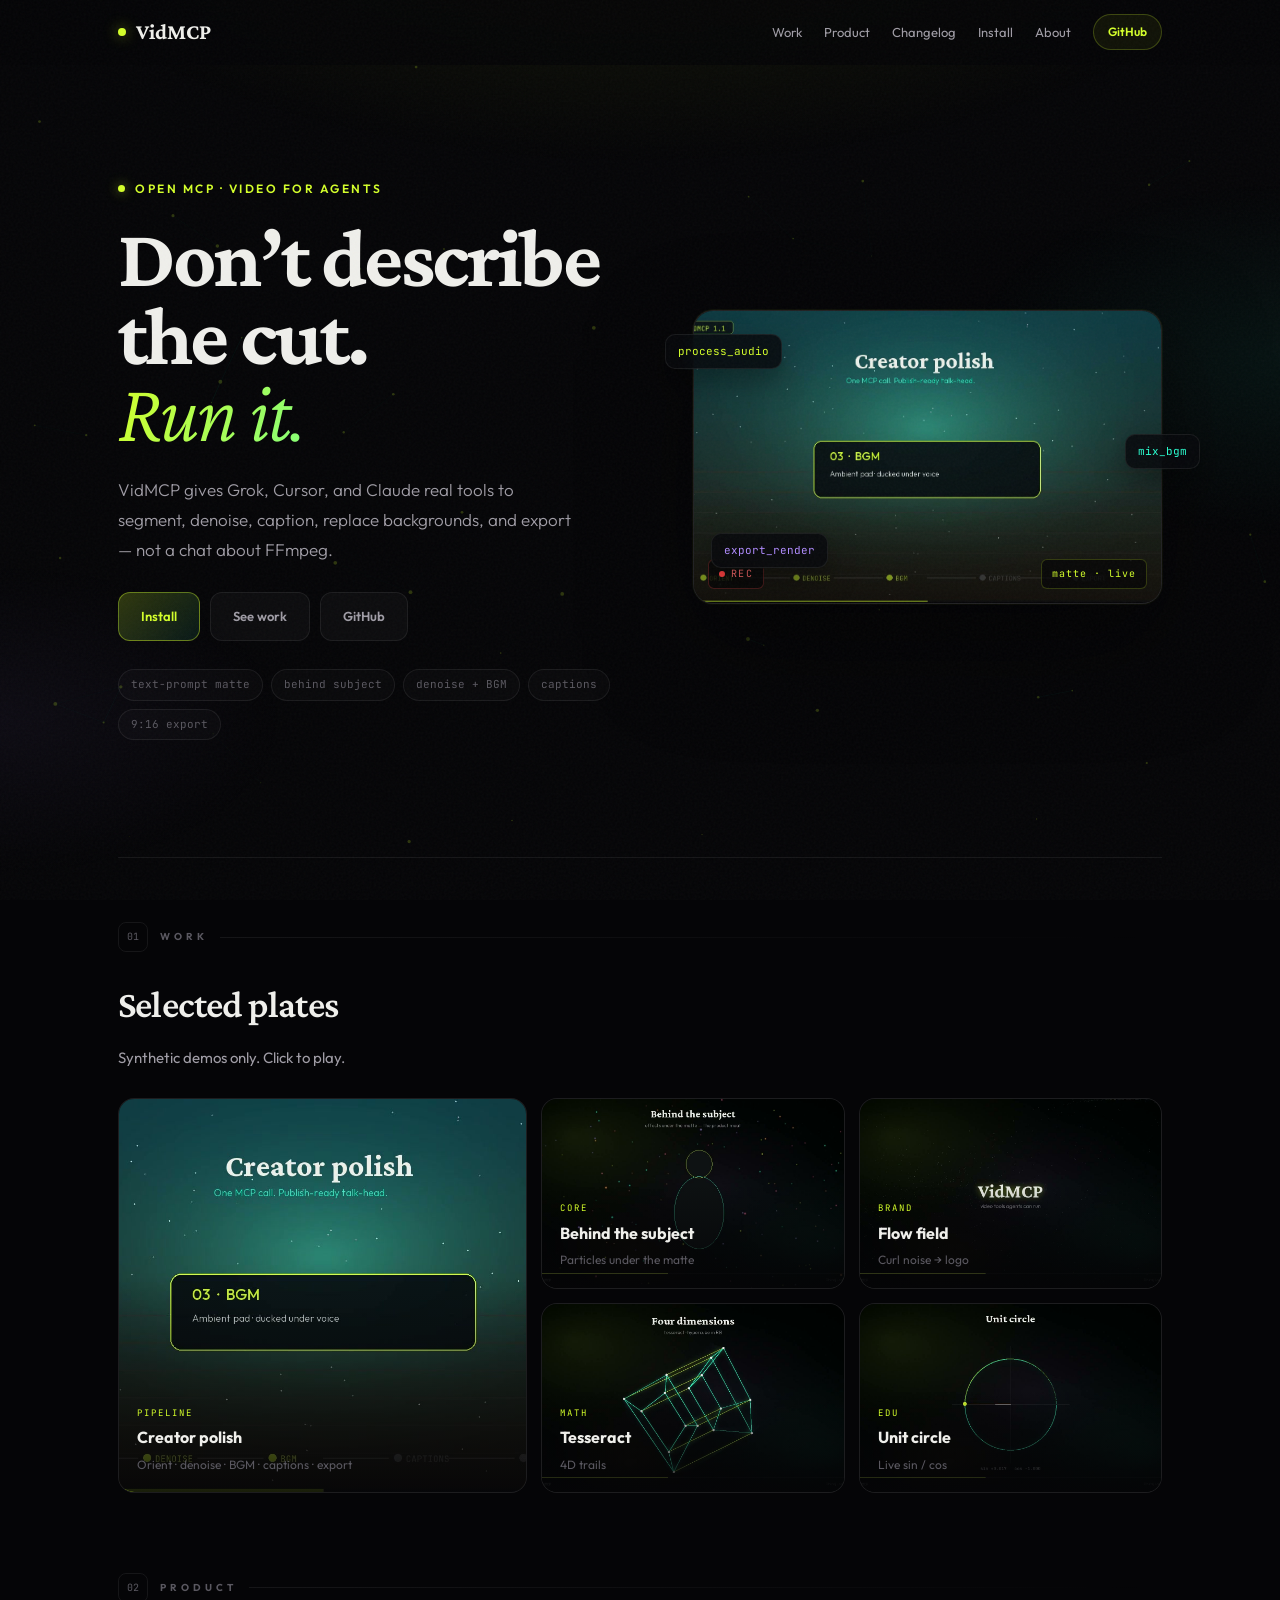
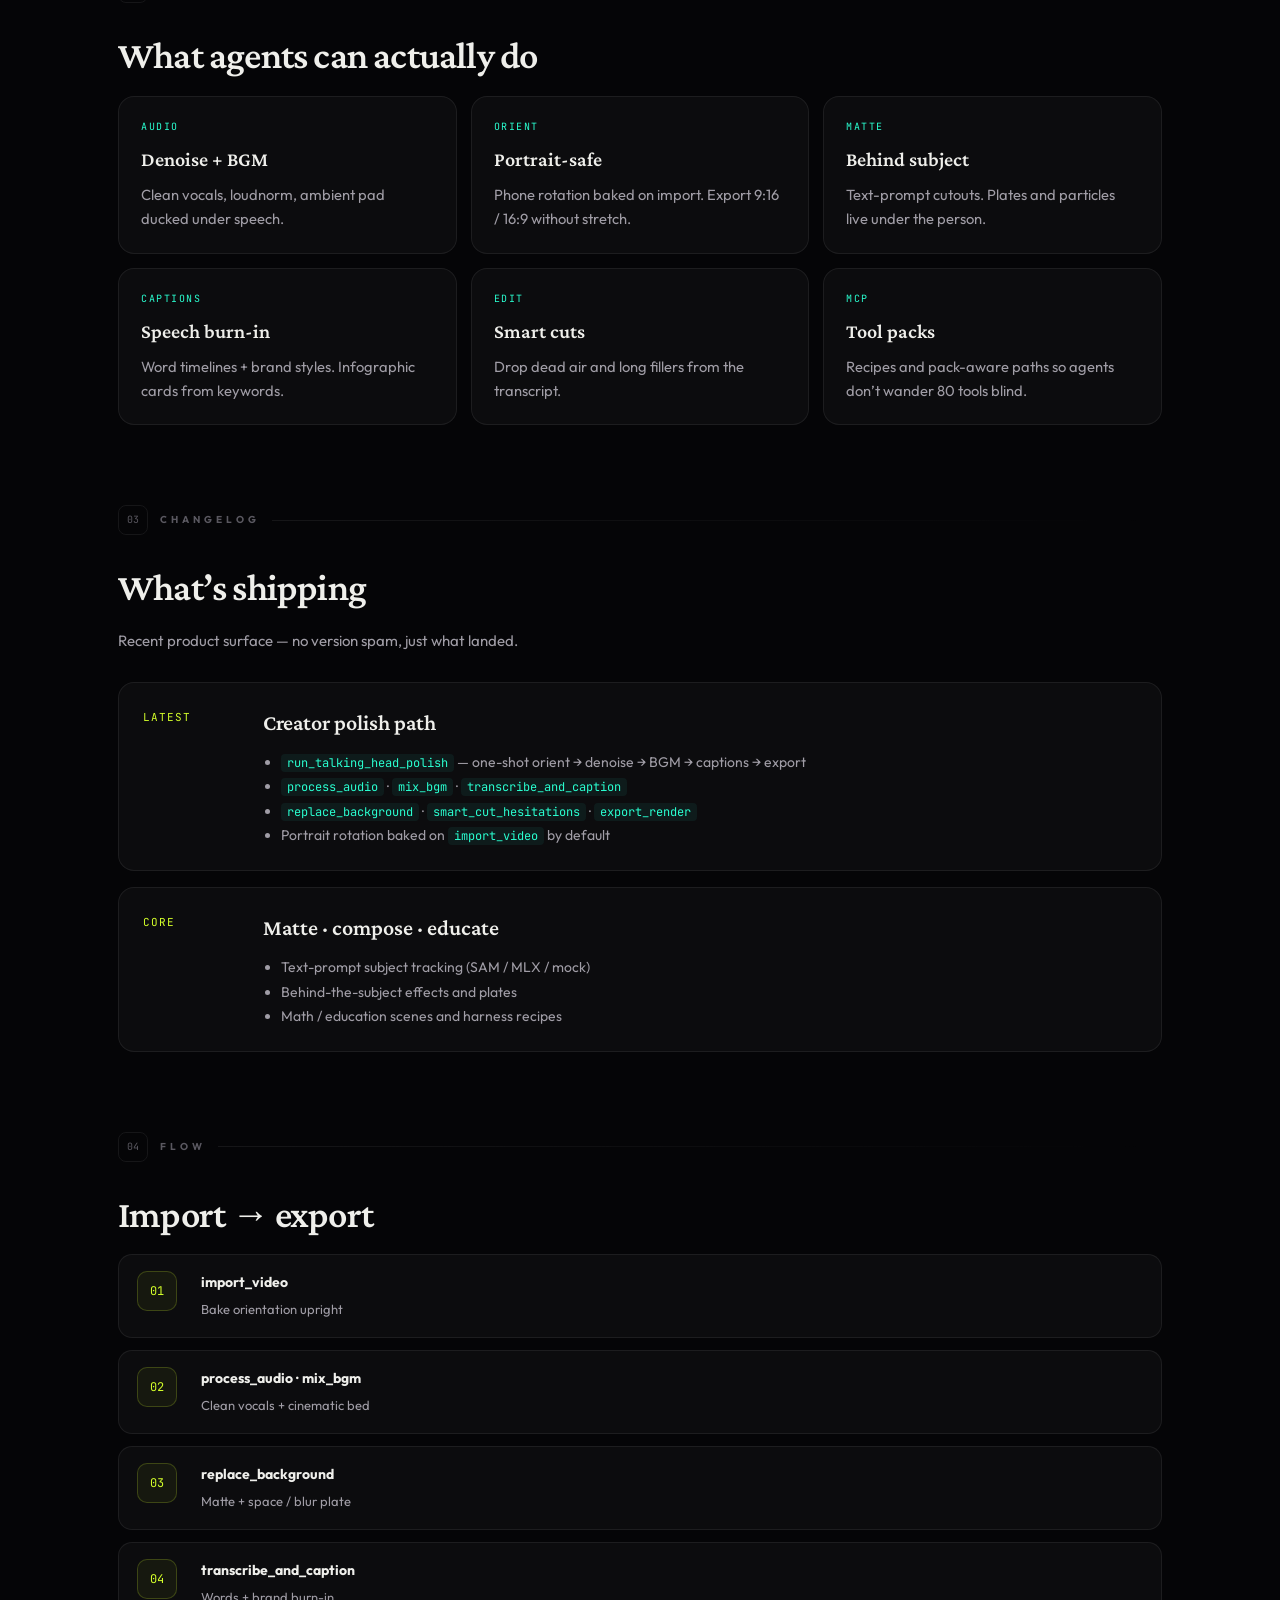
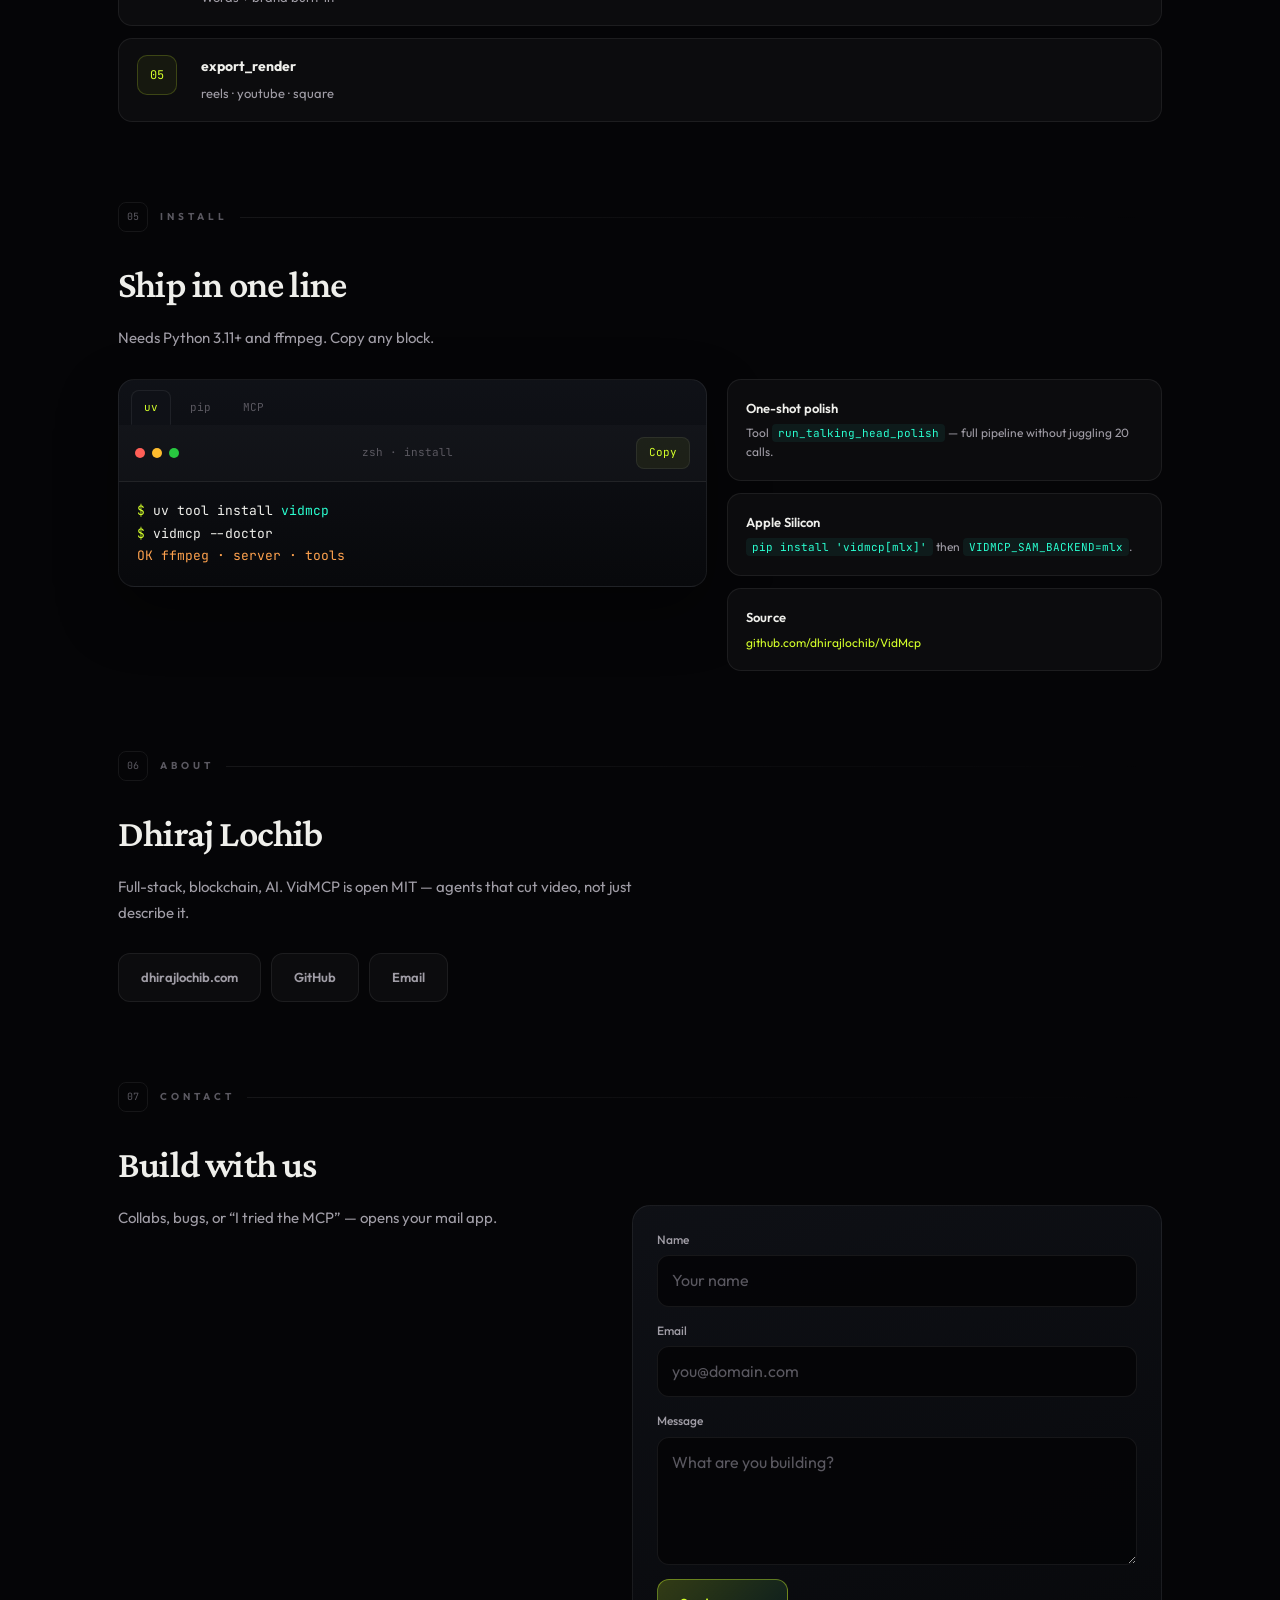
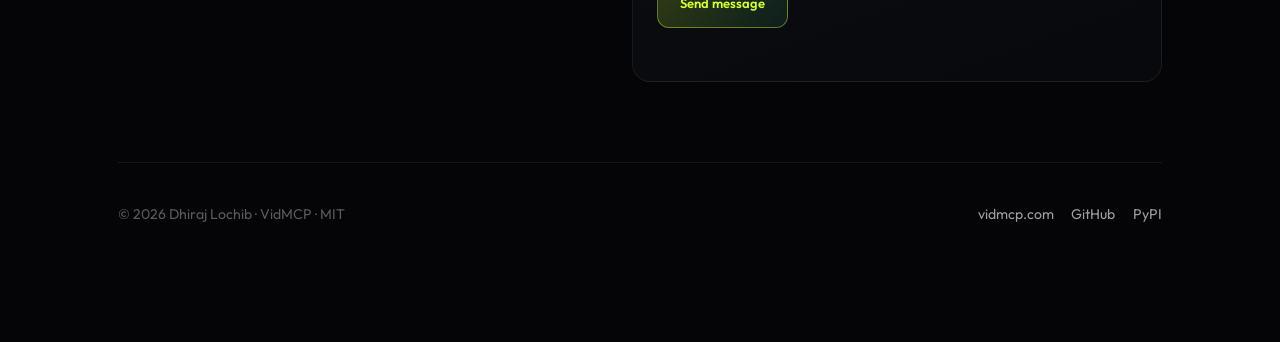
==== commit 30a9ed87: "fix(site): drop version branding, rebuild hero, add changelog Hero uses fuller layout, particle canv" ====
--- a/site/index.html
+++ b/site/index.html
@@ -3,12 +3,12 @@
 <head>
   <meta charset="utf-8" />
   <meta name="viewport" content="width=device-width, initial-scale=1" />
-  <title>VidMCP 1.1 — Creator video MCP by Dhiraj Lochib</title>
-  <meta name="description" content="VidMCP 1.1: agent video editing MCP — denoise, BGM, captions, BG replace, portrait-safe export. By Dhiraj Lochib." />
+  <title>VidMCP — video tools agents can run · Dhiraj Lochib</title>
+  <meta name="description" content="VidMCP is an MCP server for agent video editing — mattes, behind-the-subject VFX, denoise, BGM, captions, and export. Built by Dhiraj Lochib." />
   <meta name="theme-color" content="#050507" />
   <link rel="canonical" href="https://vidmcp.com/" />
-  <meta property="og:title" content="VidMCP 1.1 — video tools agents can run" />
-  <meta property="og:description" content="Orient · denoise · BGM · captions · BG replace · export. MCP for Grok, Cursor, Claude." />
+  <meta property="og:title" content="VidMCP — Agents cut video" />
+  <meta property="og:description" content="Text-prompt mattes, audio polish, captions, BG replace. MCP for Grok, Cursor, Claude." />
   <meta property="og:image" content="https://vidmcp.com/assets/demos/07_creator_polish.jpg" />
   <meta property="og:url" content="https://vidmcp.com/" />
   <meta name="twitter:card" content="summary_large_image" />
@@ -21,14 +21,15 @@
 <body>
   <div class="bg-mesh" aria-hidden="true"></div>
   <div class="grain" aria-hidden="true"></div>
+  <canvas id="hero-canvas" aria-hidden="true"></canvas>
 
   <header class="nav" id="navtop">
     <div class="nav-in">
       <a class="logo" href="#top"><i></i> VidMCP</a>
       <nav class="nav-links" id="navlinks">
         <a href="#work">Work</a>
-        <a href="#v11">1.1</a>
         <a href="#product">Product</a>
+        <a href="#changelog">Changelog</a>
         <a href="#dev">Install</a>
         <a href="#about">About</a>
         <a class="gh" href="https://github.com/dhirajlochib/VidMcp" target="_blank" rel="noopener">GitHub</a>
@@ -39,74 +40,58 @@
 
   <div class="page" id="top">
     <!-- HERO -->
-    <section class="hero">
-      <div class="hero-copy">
-        <div class="status"><i></i> v1.1 · MCP · Open source · PyPI</div>
-        <h1>
-          <span class="line">Agents don’t describe video.</span>
-          <span class="line"><em>They cut it.</em></span>
-        </h1>
-        <p class="hero-sub">
-          <strong>VidMCP</strong> is a production MCP server for talk-head polish —
-          denoise, BGM, captions, background replace, and portrait-safe export —
-          built for Grok, Cursor, Claude, and any MCP host.
-        </p>
-        <div class="btns">
-          <a class="btn btn-primary" href="#dev">Install 1.1</a>
-          <a class="btn" href="#work">Watch samples</a>
-          <a class="btn" href="https://pypi.org/project/vidmcp/" target="_blank" rel="noopener">PyPI</a>
-        </div>
-        <div class="hero-stats">
-          <div><b>~89</b><span>MCP tools</span></div>
-          <div><b>1.1</b><span>Creator pipeline</span></div>
-          <div><b>MIT</b><span>Open source</span></div>
-        </div>
-      </div>
-      <div class="hero-stage">
-        <div class="stage-ring" aria-hidden="true"></div>
-        <div class="stage-frame">
-          <video autoplay muted loop playsinline poster="assets/demos/07_creator_polish.jpg">
-            <source src="assets/demos/07_creator_polish.mp4" type="video/mp4" />
-          </video>
-          <div class="chip-live">● CREATOR · LIVE</div>
-        </div>
-      </div>
-    </section>
-
-    <!-- 1.1 -->
-    <section class="sec fade" id="v11">
-      <div class="sec-head"><div class="sec-n">00</div><div class="sec-t">New in 1.1</div><div class="sec-l"></div></div>
-      <h2>Creator polish pipeline</h2>
-      <p class="lead">Portrait-safe import, denoise, BGM duck, captions, BG replace, export presets — one MCP call.</p>
-      <div class="chip-row">
-        <span class="chip">orient</span>
-        <span class="chip">process_audio</span>
-        <span class="chip">mix_bgm</span>
-        <span class="chip">captions</span>
-        <span class="chip">replace_background</span>
-        <span class="chip">smart_cut</span>
-        <span class="chip">export_render</span>
-      </div>
-      <div class="code-wrap">
-        <div class="code-bar">
-          <span>python · one-shot</span>
-          <button type="button" data-copy="from vidmcp.tools.creator import run_talking_head_polish
-print(run_talking_head_polish('talk.mov', preset='reels_9x16', bg_mode='space'))">Copy</button>
-        </div>
-        <pre><code><span class="fn">from</span> vidmcp.tools.creator <span class="fn">import</span> run_talking_head_polish
-print(run_talking_head_polish(<span class="str">'talk.mov'</span>, preset=<span class="str">'reels_9x16'</span>, bg_mode=<span class="str">'space'</span>))</code></pre>
+    <section class="hero hero-full">
+      <div class="hero-inner">
+        <div class="hero-copy">
+          <p class="eyebrow"><span class="dot"></span> Open MCP · Video for agents</p>
+          <h1>
+            <span class="h-line">Don’t describe the cut.</span>
+            <span class="h-line h-grad">Run it.</span>
+          </h1>
+          <p class="hero-sub">
+            VidMCP gives Grok, Cursor, and Claude real tools to segment, denoise,
+            caption, replace backgrounds, and export — not a chat about FFmpeg.
+          </p>
+          <div class="btns">
+            <a class="btn btn-primary" href="#dev">Install</a>
+            <a class="btn" href="#work">See work</a>
+            <a class="btn" href="https://github.com/dhirajlochib/VidMcp" target="_blank" rel="noopener">GitHub</a>
+          </div>
+          <div class="hero-pills">
+            <span>text-prompt matte</span>
+            <span>behind subject</span>
+            <span>denoise + BGM</span>
+            <span>captions</span>
+            <span>9:16 export</span>
+          </div>
+        </div>
+        <div class="hero-stage">
+          <div class="stage-glow" aria-hidden="true"></div>
+          <div class="stage-frame">
+            <video autoplay muted loop playsinline poster="assets/demos/07_creator_polish.jpg">
+              <source src="assets/demos/07_creator_polish.mp4" type="video/mp4" />
+            </video>
+            <div class="stage-ui">
+              <span class="rec"><i></i> REC</span>
+              <span class="badge">matte · live</span>
+            </div>
+          </div>
+          <div class="stage-float f1">process_audio</div>
+          <div class="stage-float f2">mix_bgm</div>
+          <div class="stage-float f3">export_render</div>
+        </div>
       </div>
     </section>
 
     <!-- WORK -->
     <section class="sec fade" id="work">
-      <div class="sec-head"><div class="sec-n">01</div><div class="sec-t">Selected work</div><div class="sec-l"></div></div>
-      <h2>Samples</h2>
-      <p class="lead">Click any card to play. Synthetic demos only — no personal footage.</p>
+      <div class="sec-head"><div class="sec-n">01</div><div class="sec-t">Work</div><div class="sec-l"></div></div>
+      <h2>Selected plates</h2>
+      <p class="lead">Synthetic demos only. Click to play.</p>
       <div class="gallery">
-        <article class="g-card big" data-video="assets/demos/07_creator_polish.mp4" data-title="Creator 1.1">
-          <div class="thumb"><img src="assets/demos/07_creator_polish.jpg" alt="Creator 1.1" /><div class="play">▶</div></div>
-          <div class="g-meta"><div class="tag">New · 1.1</div><h3>Creator polish</h3><p>Orient · denoise · BGM · captions · export</p></div>
+        <article class="g-card big" data-video="assets/demos/07_creator_polish.mp4" data-title="Creator polish">
+          <div class="thumb"><img src="assets/demos/07_creator_polish.jpg" alt="Creator polish" /><div class="play">▶</div></div>
+          <div class="g-meta"><div class="tag">Pipeline</div><h3>Creator polish</h3><p>Orient · denoise · BGM · captions · export</p></div>
         </article>
         <article class="g-card" data-video="assets/demos/03_behind_subject.mp4" data-title="Behind the subject">
           <div class="thumb"><img src="assets/demos/03_behind_subject.jpg" alt="Behind subject" loading="lazy" /><div class="play">▶</div></div>
@@ -130,35 +115,67 @@
     <!-- PRODUCT -->
     <section class="sec fade" id="product">
       <div class="sec-head"><div class="sec-n">02</div><div class="sec-t">Product</div><div class="sec-l"></div></div>
-      <h2>Built for agents, not dashboards</h2>
+      <h2>What agents can actually do</h2>
       <div class="grid3">
-        <article class="card-soft"><div class="tag">Audio</div><h3>Denoise + BGM</h3><p>afftdn · compressor · loudnorm. Ambient pad ducked under speech.</p></article>
+        <article class="card-soft"><div class="tag">Audio</div><h3>Denoise + BGM</h3><p>Clean vocals, loudnorm, ambient pad ducked under speech.</p></article>
         <article class="card-soft"><div class="tag">Orient</div><h3>Portrait-safe</h3><p>Phone rotation baked on import. Export 9:16 / 16:9 without stretch.</p></article>
-        <article class="card-soft"><div class="tag">Matte</div><h3>Behind subject</h3><p>SAM / MLX / MediaPipe cutouts. Plates composite under the person.</p></article>
-        <article class="card-soft"><div class="tag">Captions</div><h3>Speech burn-in</h3><p>Whisper word timelines + brand styles.</p></article>
+        <article class="card-soft"><div class="tag">Matte</div><h3>Behind subject</h3><p>Text-prompt cutouts. Plates and particles live under the person.</p></article>
+        <article class="card-soft"><div class="tag">Captions</div><h3>Speech burn-in</h3><p>Word timelines + brand styles. Infographic cards from keywords.</p></article>
         <article class="card-soft"><div class="tag">Edit</div><h3>Smart cuts</h3><p>Drop dead air and long fillers from the transcript.</p></article>
-        <article class="card-soft"><div class="tag">MCP</div><h3>~89 tools</h3><p>Recipes, harness gates, education lessons — pack-aware for agents.</p></article>
+        <article class="card-soft"><div class="tag">MCP</div><h3>Tool packs</h3><p>Recipes and pack-aware paths so agents don’t wander 80 tools blind.</p></article>
+      </div>
+    </section>
+
+    <!-- CHANGELOG -->
+    <section class="sec fade" id="changelog">
+      <div class="sec-head"><div class="sec-n">03</div><div class="sec-t">Changelog</div><div class="sec-l"></div></div>
+      <h2>What’s shipping</h2>
+      <p class="lead">Recent product surface — no version spam, just what landed.</p>
+      <div class="changelog">
+        <article class="cl-item">
+          <div class="cl-date">Latest</div>
+          <div class="cl-body">
+            <h3>Creator polish path</h3>
+            <ul>
+              <li><code>run_talking_head_polish</code> — one-shot orient → denoise → BGM → captions → export</li>
+              <li><code>process_audio</code> · <code>mix_bgm</code> · <code>transcribe_and_caption</code></li>
+              <li><code>replace_background</code> · <code>smart_cut_hesitations</code> · <code>export_render</code></li>
+              <li>Portrait rotation baked on <code>import_video</code> by default</li>
+            </ul>
+          </div>
+        </article>
+        <article class="cl-item">
+          <div class="cl-date">Core</div>
+          <div class="cl-body">
+            <h3>Matte · compose · educate</h3>
+            <ul>
+              <li>Text-prompt subject tracking (SAM / MLX / mock)</li>
+              <li>Behind-the-subject effects and plates</li>
+              <li>Math / education scenes and harness recipes</li>
+            </ul>
+          </div>
+        </article>
       </div>
     </section>
 
     <!-- FLOW -->
     <section class="sec fade" id="flow">
-      <div class="sec-head"><div class="sec-n">03</div><div class="sec-t">Flow</div><div class="sec-l"></div></div>
-      <h2>From import to export</h2>
+      <div class="sec-head"><div class="sec-n">04</div><div class="sec-t">Flow</div><div class="sec-l"></div></div>
+      <h2>Import → export</h2>
       <div class="flow-steps">
         <div class="flow-step"><div class="n">01</div><div><strong>import_video</strong><span>Bake orientation upright</span></div></div>
         <div class="flow-step"><div class="n">02</div><div><strong>process_audio · mix_bgm</strong><span>Clean vocals + cinematic bed</span></div></div>
         <div class="flow-step"><div class="n">03</div><div><strong>replace_background</strong><span>Matte + space / blur plate</span></div></div>
-        <div class="flow-step"><div class="n">04</div><div><strong>transcribe_and_caption</strong><span>Whisper + brand burn-in</span></div></div>
-        <div class="flow-step"><div class="n">05</div><div><strong>export_render</strong><span>reels_9x16 · youtube_16x9 · square</span></div></div>
+        <div class="flow-step"><div class="n">04</div><div><strong>transcribe_and_caption</strong><span>Words + brand burn-in</span></div></div>
+        <div class="flow-step"><div class="n">05</div><div><strong>export_render</strong><span>reels · youtube · square</span></div></div>
       </div>
     </section>
 
     <!-- INSTALL -->
     <section class="sec fade" id="dev">
-      <div class="sec-head"><div class="sec-n">04</div><div class="sec-t">Install</div><div class="sec-l"></div></div>
+      <div class="sec-head"><div class="sec-n">05</div><div class="sec-t">Install</div><div class="sec-l"></div></div>
       <h2>Ship in one line</h2>
-      <p class="lead">Terminal UI — copy any block. Needs Python 3.11+ and ffmpeg.</p>
+      <p class="lead">Needs Python 3.11+ and ffmpeg. Copy any block.</p>
       <div class="install-grid">
         <div class="term" id="install-term">
           <div class="term-tabs">
@@ -170,33 +187,33 @@
             <div class="term-bar">
               <div class="term-dots" aria-hidden="true"><i></i><i></i><i></i></div>
               <span class="term-title">zsh · install</span>
-              <button type="button" class="term-copy" data-copy="uv tool install 'vidmcp>=1.1.0'
+              <button type="button" class="term-copy" data-copy="uv tool install vidmcp
 vidmcp --doctor">Copy</button>
             </div>
             <div class="term-body">
-              <div><span class="prompt">$</span> <span class="cmd">uv tool install</span> <span class="str">'vidmcp&gt;=1.1.0'</span></div>
+              <div><span class="prompt">$</span> <span class="cmd">uv tool install</span> <span class="str">vidmcp</span></div>
               <div><span class="prompt">$</span> <span class="cmd">vidmcp --doctor</span></div>
-              <div class="out">OK ffmpeg · MCP · creator_path ready</div>
+              <div class="out">OK ffmpeg · server · tools</div>
             </div>
           </div>
           <div class="term-panel" data-panel="pip">
             <div class="term-bar">
               <div class="term-dots" aria-hidden="true"><i></i><i></i><i></i></div>
-              <span class="term-title">pip · creator extras</span>
+              <span class="term-title">pip · extras</span>
               <button type="button" class="term-copy" data-copy="pip install 'vidmcp[creator]'">Copy</button>
             </div>
             <div class="term-body">
               <div><span class="prompt">$</span> <span class="cmd">pip install</span> <span class="str">'vidmcp[creator]'</span></div>
-              <div class="cmt"># + faster-whisper + mediapipe</div>
+              <div class="cmt"># Whisper + MediaPipe for captions &amp; fast matte</div>
             </div>
           </div>
           <div class="term-panel" data-panel="mcp">
             <div class="term-bar">
               <div class="term-dots" aria-hidden="true"><i></i><i></i><i></i></div>
-              <span class="term-title">mcp · env</span>
+              <span class="term-title">mcp · host</span>
               <button type="button" class="term-copy" data-copy="uvx vidmcp
-# env: VIDMCP_SAM_BACKEND=mock
-#      VIDMCP_WORKSPACE_ROOT=~/vidmcp-workspaces">Copy</button>
+# VIDMCP_SAM_BACKEND=mock
+# VIDMCP_WORKSPACE_ROOT=~/vidmcp-workspaces">Copy</button>
             </div>
             <div class="term-body">
               <div><span class="prompt">$</span> <span class="cmd">uvx vidmcp</span></div>
@@ -208,27 +225,23 @@
         <div class="install-side">
           <div class="install-card">
             <h4>One-shot polish</h4>
-            <p>MCP tool <code>run_talking_head_polish</code> — orient → denoise → BGM → captions → export.</p>
+            <p>Tool <code>run_talking_head_polish</code> — full pipeline without juggling 20 calls.</p>
           </div>
           <div class="install-card">
-            <h4>Apple Silicon matte</h4>
+            <h4>Apple Silicon</h4>
             <p><code>pip install 'vidmcp[mlx]'</code> then <code>VIDMCP_SAM_BACKEND=mlx</code>.</p>
           </div>
           <div class="install-card">
             <h4>Source</h4>
             <p><a href="https://github.com/dhirajlochib/VidMcp" style="color:var(--lime)">github.com/dhirajlochib/VidMcp</a></p>
           </div>
-          <div class="btns" style="margin-top:4px">
-            <a class="btn btn-primary" href="https://github.com/dhirajlochib/VidMcp" target="_blank" rel="noopener">GitHub</a>
-            <a class="btn" href="https://pypi.org/project/vidmcp/" target="_blank" rel="noopener">PyPI</a>
-          </div>
         </div>
       </div>
     </section>
 
     <!-- ABOUT -->
     <section class="sec fade" id="about">
-      <div class="sec-head"><div class="sec-n">05</div><div class="sec-t">About</div><div class="sec-l"></div></div>
+      <div class="sec-head"><div class="sec-n">06</div><div class="sec-t">About</div><div class="sec-l"></div></div>
       <h2>Dhiraj Lochib</h2>
       <p class="lead">Full-stack, blockchain, AI. VidMCP is open MIT — agents that cut video, not just describe it.</p>
       <div class="about-row btns">
@@ -240,25 +253,14 @@
 
     <!-- CONTACT -->
     <section class="sec fade" id="contact">
-      <div class="sec-head"><div class="sec-n">06</div><div class="sec-t">Contact</div><div class="sec-l"></div></div>
+      <div class="sec-head"><div class="sec-n">07</div><div class="sec-t">Contact</div><div class="sec-l"></div></div>
       <h2>Build with us</h2>
       <div class="contact-grid">
-        <div>
-          <p class="lead" style="margin-bottom:0">Ideas, collabs, or “I tried the MCP” — drop a note. Opens your mail app to dhirajch145@gmail.com.</p>
-        </div>
+        <p class="lead" style="margin:0">Collabs, bugs, or “I tried the MCP” — opens your mail app.</p>
         <form class="contact-form" id="contact-form" data-to="dhirajch145@gmail.com">
-          <label class="field">
-            <span>Name</span>
-            <input name="name" required autocomplete="name" placeholder="Your name" />
-          </label>
-          <label class="field">
-            <span>Email</span>
-            <input name="email" type="email" required autocomplete="email" placeholder="you@domain.com" />
-          </label>
-          <label class="field">
-            <span>Message</span>
-            <textarea name="message" required rows="4" placeholder="What are you building?"></textarea>
-          </label>
+          <label class="field"><span>Name</span><input name="name" required autocomplete="name" placeholder="Your name" /></label>
+          <label class="field"><span>Email</span><input name="email" type="email" required autocomplete="email" placeholder="you@domain.com" /></label>
+          <label class="field"><span>Message</span><textarea name="message" required rows="4" placeholder="What are you building?"></textarea></label>
           <button class="btn btn-primary" type="submit">Send message</button>
           <p id="form-status"></p>
         </form>
@@ -266,7 +268,7 @@
     </section>
 
     <footer class="foot">
-      <div>© <span id="y"></span> Dhiraj Lochib · VidMCP 1.1 · MIT</div>
+      <div>© <span id="y"></span> Dhiraj Lochib · VidMCP · MIT</div>
       <div class="foot-links">
         <a href="https://vidmcp.com">vidmcp.com</a>
         <a href="https://github.com/dhirajlochib/VidMcp">GitHub</a>
--- a/site/css/style.css
+++ b/site/css/style.css
@@ -1,20 +1,9 @@
-/* VidMCP site — brand system (dhirajlochib.com) */
 :root{
-  --bg:#050507;
-  --card:rgba(255,255,255,.03);
-  --card-h:rgba(255,255,255,.05);
-  --border:rgba(255,255,255,.07);
-  --border2:rgba(255,255,255,.12);
-  --text:#efefeb;
-  --sub:#a09da6;
-  --muted:#5a5860;
-  --lime:#d4ff2a;
-  --cyan:#2affd1;
-  --peach:#ffa24e;
-  --violet:#b18cff;
-  --r:16px;
-  --max:1120px;
-  --ease:cubic-bezier(.16,1,.3,1);
+  --bg:#050507;--card:rgba(255,255,255,.03);--card-h:rgba(255,255,255,.055);
+  --border:rgba(255,255,255,.07);--border2:rgba(255,255,255,.12);
+  --text:#efefeb;--sub:#a09da6;--muted:#5a5860;
+  --lime:#d4ff2a;--cyan:#2affd1;--peach:#ffa24e;--violet:#b18cff;
+  --r:16px;--max:1140px;--ease:cubic-bezier(.16,1,.3,1);
   --font-serif:'Crimson Pro',Georgia,serif;
   --font-sans:'Outfit',system-ui,sans-serif;
   --font-mono:'JetBrains Mono',ui-monospace,monospace;
@@ -23,198 +12,156 @@
 html{scroll-behavior:smooth}
 @media (prefers-reduced-motion:reduce){
   html{scroll-behavior:auto}
-  *,*::before,*::after{animation-duration:.01ms!important;animation-iteration-count:1!important;transition:none!important}
-}
-body{
-  background:var(--bg);color:var(--text);
-  font-family:var(--font-sans);
-  -webkit-font-smoothing:antialiased;overflow-x:hidden;line-height:1.6;
-}
+  *,*::before,*::after{animation:none!important;transition:none!important}
+}
+body{background:var(--bg);color:var(--text);font-family:var(--font-sans);-webkit-font-smoothing:antialiased;overflow-x:hidden;line-height:1.6}
 a{color:inherit;text-decoration:none}
 button,input,textarea{font:inherit;color:inherit}
 img,video{max-width:100%;display:block}
 ::selection{background:rgba(212,255,42,.25)}
 :focus-visible{outline:2px solid var(--lime);outline-offset:3px}
 
-/* bg */
 .bg-mesh{
   position:fixed;inset:0;z-index:0;pointer-events:none;
   background:
-    radial-gradient(ellipse 90% 55% at 15% -10%,rgba(212,255,42,.09),transparent 55%),
-    radial-gradient(ellipse 70% 50% at 95% 30%,rgba(42,255,209,.06),transparent 50%),
-    radial-gradient(ellipse 60% 45% at 50% 100%,rgba(177,140,255,.05),transparent 55%);
-  animation:meshShift 18s ease-in-out infinite alternate;
-}
-@keyframes meshShift{
-  from{filter:hue-rotate(0deg);transform:scale(1)}
-  to{filter:hue-rotate(12deg);transform:scale(1.04)}
-}
+    radial-gradient(ellipse 100% 70% at 50% -20%,rgba(212,255,42,.1),transparent 55%),
+    radial-gradient(ellipse 50% 40% at 100% 40%,rgba(42,255,209,.06),transparent 50%),
+    radial-gradient(ellipse 45% 35% at 0% 80%,rgba(177,140,255,.05),transparent 50%);
+}
+#hero-canvas{position:fixed;inset:0;z-index:0;pointer-events:none;opacity:.55}
 .grain{
-  position:fixed;inset:0;z-index:9998;pointer-events:none;opacity:.04;
+  position:fixed;inset:0;z-index:9998;pointer-events:none;opacity:.035;
   background-image:url("data:image/svg+xml,%3Csvg viewBox='0 0 512 512' xmlns='http://www.w3.org/2000/svg'%3E%3Cfilter id='n'%3E%3CfeTurbulence type='fractalNoise' baseFrequency='.75' numOctaves='4' stitchTiles='stitch'/%3E%3C/filter%3E%3Crect width='100%25' height='100%25' filter='url(%23n)'/%3E%3C/svg%3E");
 }
-.page{max-width:var(--max);margin:0 auto;padding:0 28px 80px;position:relative;z-index:1}
-@media (min-width:900px){.page{padding:0 48px 96px}}
+.page{max-width:var(--max);margin:0 auto;padding:0 24px 88px;position:relative;z-index:1}
+@media(min-width:900px){.page{padding:0 48px 100px}}
 
 /* nav */
-.nav{
-  position:sticky;top:0;z-index:50;
-  backdrop-filter:blur(18px) saturate(1.2);
-  background:rgba(5,5,7,.78);
-  border-bottom:1px solid transparent;
-  transition:border-color .3s, background .3s;
-}
-.nav.on{border-bottom-color:var(--border);background:rgba(5,5,7,.9)}
-.nav-in{
-  max-width:var(--max);margin:0 auto;padding:0 28px;height:64px;
-  display:flex;align-items:center;justify-content:space-between;gap:1rem;
-}
-@media (min-width:900px){.nav-in{padding:0 48px}}
-.logo{font-family:var(--font-serif);font-size:22px;font-weight:700;letter-spacing:-.5px;display:flex;align-items:center;gap:10px}
-.logo i{
-  width:8px;height:8px;border-radius:50%;background:var(--lime);
-  box-shadow:0 0 12px rgba(212,255,42,.55);animation:pulseDot 2.4s ease-in-out infinite;
-}
-@keyframes pulseDot{0%,100%{transform:scale(1);opacity:1}50%{transform:scale(1.35);opacity:.7}}
+.nav{position:sticky;top:0;z-index:50;backdrop-filter:blur(18px) saturate(1.15);background:rgba(5,5,7,.75);border-bottom:1px solid transparent;transition:.3s}
+.nav.on{border-bottom-color:var(--border);background:rgba(5,5,7,.92)}
+.nav-in{max-width:var(--max);margin:0 auto;padding:0 24px;height:64px;display:flex;align-items:center;justify-content:space-between}
+@media(min-width:900px){.nav-in{padding:0 48px}}
+.logo{font-family:var(--font-serif);font-size:22px;font-weight:700;display:flex;align-items:center;gap:10px}
+.logo i{width:8px;height:8px;border-radius:50%;background:var(--lime);box-shadow:0 0 14px rgba(212,255,42,.55);animation:pulseDot 2.4s ease-in-out infinite}
+@keyframes pulseDot{50%{transform:scale(1.3);opacity:.75}}
 .nav-links{display:flex;align-items:center;gap:22px}
-.nav-links a{font-size:13px;color:var(--sub);font-weight:400;transition:color .2s}
+.nav-links a{font-size:13px;color:var(--sub);transition:color .2s}
 .nav-links a:hover{color:var(--lime)}
-.nav-links .gh{
-  padding:7px 14px;border-radius:100px;font-size:12px;font-weight:600;
-  border:1px solid rgba(212,255,42,.2);color:var(--lime);background:rgba(212,255,42,.06);
-  transition:all .25s;
-}
-.nav-links .gh:hover{border-color:rgba(212,255,42,.45);background:rgba(212,255,42,.1)}
-.burger{display:none;background:none;border:1px solid var(--border);border-radius:8px;padding:6px 12px;color:var(--text);cursor:pointer;font-size:12px}
-@media (max-width:800px){
+.nav-links .gh{padding:7px 14px;border-radius:100px;font-size:12px;font-weight:600;border:1px solid rgba(212,255,42,.22);color:var(--lime);background:rgba(212,255,42,.06)}
+.burger{display:none;background:none;border:1px solid var(--border);border-radius:8px;padding:6px 12px;cursor:pointer;font-size:12px}
+@media(max-width:800px){
   .burger{display:block}
-  .nav-links{
-    display:none;position:absolute;top:64px;left:0;right:0;
-    flex-direction:column;align-items:stretch;gap:0;
-    background:rgba(5,5,7,.96);border-bottom:1px solid var(--border);padding:12px 20px 20px;
-  }
+  .nav-links{display:none;position:absolute;top:64px;left:0;right:0;flex-direction:column;align-items:stretch;gap:0;background:rgba(5,5,7,.97);border-bottom:1px solid var(--border);padding:8px 16px 16px}
   .nav-links.open{display:flex}
   .nav-links a{padding:12px 8px;border-bottom:1px solid var(--border)}
 }
 
 /* ========== HERO ========== */
-.hero{
-  display:grid;grid-template-columns:1.05fr .95fr;gap:48px;align-items:center;
-  padding:88px 0 72px;border-bottom:1px solid var(--border);margin-bottom:72px;
-  position:relative;
-}
-.hero::before{
-  content:'';position:absolute;inset:-40px -20px auto;height:320px;z-index:-1;
-  background:radial-gradient(ellipse 70% 80% at 20% 40%,rgba(212,255,42,.08),transparent 70%);
-  pointer-events:none;animation:heroGlow 8s ease-in-out infinite alternate;
-}
-@keyframes heroGlow{from{opacity:.7}to{opacity:1;transform:translateY(12px)}}
-.hero-copy{position:relative}
+.hero-full{padding:72px 0 80px;margin-bottom:64px;border-bottom:1px solid var(--border);position:relative}
+.hero-inner{display:grid;grid-template-columns:1.05fr .95fr;gap:56px;align-items:center;min-height:min(72vh,640px)}
+@media(max-width:960px){.hero-inner{grid-template-columns:1fr;gap:40px;min-height:0}.hero-stage{order:-1}}
+
+.eyebrow{
+  display:inline-flex;align-items:center;gap:10px;
+  font-size:12px;font-weight:600;letter-spacing:2.5px;text-transform:uppercase;color:var(--lime);
+  opacity:0;animation:up .7s var(--ease) .05s forwards;
+}
+.eyebrow .dot{width:7px;height:7px;border-radius:50%;background:var(--lime);box-shadow:0 0 12px rgba(212,255,42,.6);animation:blink 2s infinite}
+@keyframes blink{50%{opacity:.3}}
+
 .hero h1{
-  font-family:var(--font-serif);font-size:clamp(40px,6.5vw,72px);
-  font-weight:700;line-height:.96;letter-spacing:-2.2px;margin-top:18px;
-}
-.hero h1 .line{display:block;opacity:0;transform:translateY(28px);animation:riseIn .9s var(--ease) forwards}
-.hero h1 .line:nth-child(1){animation-delay:.1s}
-.hero h1 .line:nth-child(2){animation-delay:.22s}
-.hero h1 em{
+  margin-top:20px;font-family:var(--font-serif);
+  font-size:clamp(48px,8vw,84px);font-weight:700;line-height:.92;letter-spacing:-2.8px;
+}
+.hero h1 .h-line{display:block;opacity:0;transform:translateY(36px);animation:up .95s var(--ease) forwards}
+.hero h1 .h-line:nth-child(1){animation-delay:.12s}
+.hero h1 .h-line:nth-child(2){animation-delay:.28s}
+.hero h1 .h-grad{
   font-weight:300;font-style:italic;
-  background:linear-gradient(120deg,var(--lime) 0%,var(--cyan) 50%,var(--violet) 100%);
-  background-size:200% auto;
-  -webkit-background-clip:text;-webkit-text-fill-color:transparent;background-clip:text;
-  animation:gradShift 6s ease infinite;
-}
-@keyframes gradShift{0%{background-position:0% center}50%{background-position:100% center}100%{background-position:0% center}}
-@keyframes riseIn{to{opacity:1;transform:none}}
+  background:linear-gradient(115deg,var(--lime) 0%,var(--cyan) 45%,var(--violet) 100%);
+  background-size:200% auto;-webkit-background-clip:text;-webkit-text-fill-color:transparent;background-clip:text;
+  animation:up .95s var(--ease) .28s forwards, shimmer 7s ease infinite;
+}
+@keyframes shimmer{0%{background-position:0% center}50%{background-position:100% center}100%{background-position:0% center}}
+@keyframes up{to{opacity:1;transform:none}}
+
 .hero-sub{
-  margin-top:22px;font-size:16px;color:var(--sub);font-weight:300;max-width:440px;line-height:1.75;
-  opacity:0;animation:riseIn .8s var(--ease) .35s forwards;
+  margin-top:24px;font-size:17px;color:var(--sub);font-weight:300;max-width:460px;line-height:1.75;
+  opacity:0;animation:up .85s var(--ease) .4s forwards;
 }
 .hero-sub strong{color:var(--text);font-weight:500}
-.status{
-  display:inline-flex;align-items:center;gap:8px;
-  padding:8px 16px;background:rgba(212,255,42,.06);border:1px solid rgba(212,255,42,.14);
-  border-radius:100px;font-size:11px;font-weight:600;letter-spacing:2.2px;text-transform:uppercase;color:var(--lime);
-  opacity:0;animation:riseIn .7s var(--ease) .05s forwards;
-}
-.status i{width:6px;height:6px;border-radius:50%;background:var(--lime);animation:blink 2s ease-in-out infinite}
-@keyframes blink{0%,100%{opacity:1}50%{opacity:.25}}
-.btns{display:flex;flex-wrap:wrap;gap:10px;margin-top:28px;opacity:0;animation:riseIn .8s var(--ease) .45s forwards}
+
+.btns{display:flex;flex-wrap:wrap;gap:10px;margin-top:28px;opacity:0;animation:up .85s var(--ease) .5s forwards}
 .btn{
   display:inline-flex;align-items:center;justify-content:center;gap:8px;
-  padding:12px 20px;border-radius:12px;font-size:13px;font-weight:600;
-  border:1px solid var(--border);background:var(--card);color:var(--sub);
-  cursor:pointer;transition:all .28s var(--ease);
+  padding:13px 22px;border-radius:12px;font-size:13px;font-weight:600;
+  border:1px solid var(--border);background:var(--card);color:var(--sub);cursor:pointer;transition:all .28s var(--ease);
 }
 .btn:hover{border-color:rgba(212,255,42,.35);color:var(--lime);background:rgba(212,255,42,.06);transform:translateY(-2px)}
 .btn-primary{
-  background:linear-gradient(135deg,rgba(212,255,42,.18),rgba(42,255,209,.1));
-  border-color:rgba(212,255,42,.35);color:var(--lime);
-  box-shadow:0 0 0 0 rgba(212,255,42,0);
-}
-.btn-primary:hover{box-shadow:0 8px 32px rgba(212,255,42,.12);border-color:rgba(212,255,42,.55)}
-
-.hero-stage{position:relative;opacity:0;animation:riseIn 1s var(--ease) .3s forwards}
+  background:linear-gradient(135deg,rgba(212,255,42,.2),rgba(42,255,209,.08));
+  border-color:rgba(212,255,42,.4);color:var(--lime);
+}
+.btn-primary:hover{box-shadow:0 12px 40px rgba(212,255,42,.12)}
+
+.hero-pills{
+  display:flex;flex-wrap:wrap;gap:8px;margin-top:28px;
+  opacity:0;animation:up .85s var(--ease) .62s forwards;
+}
+.hero-pills span{
+  font-family:var(--font-mono);font-size:11px;padding:6px 12px;border-radius:999px;
+  border:1px solid var(--border);color:var(--muted);background:rgba(255,255,255,.02);
+}
+
+/* stage */
+.hero-stage{position:relative;opacity:0;animation:up 1s var(--ease) .25s forwards}
+.stage-glow{
+  position:absolute;inset:-20% -10%;z-index:0;
+  background:radial-gradient(ellipse 60% 50% at 50% 50%,rgba(212,255,42,.14),rgba(42,255,209,.06),transparent 70%);
+  filter:blur(8px);animation:glowBreathe 5s ease-in-out infinite;
+}
+@keyframes glowBreathe{0%,100%{opacity:.7;transform:scale(1)}50%{opacity:1;transform:scale(1.06)}}
 .stage-frame{
-  border-radius:18px;overflow:hidden;border:1px solid var(--border);
-  background:#0a0a0c;aspect-ratio:16/10;position:relative;
-  box-shadow:0 32px 80px rgba(0,0,0,.5),0 0 0 1px rgba(212,255,42,.04);
-}
-.stage-frame video,.stage-frame img{width:100%;height:100%;object-fit:cover}
-.stage-frame::after{
-  content:'';position:absolute;inset:0;
-  background:linear-gradient(to top,rgba(5,5,7,.6),transparent 45%);
-  pointer-events:none;
-}
-.stage-ring{
-  position:absolute;inset:-10px;border-radius:24px;pointer-events:none;
-  border:1px solid rgba(212,255,42,.12);
-  animation:ringPulse 4s ease-in-out infinite;
-}
-@keyframes ringPulse{0%,100%{opacity:.4;transform:scale(1)}50%{opacity:.9;transform:scale(1.01)}}
-.chip-live{
-  position:absolute;left:14px;bottom:14px;z-index:2;
-  font-family:var(--font-mono);font-size:10px;letter-spacing:1.5px;
-  color:var(--lime);padding:6px 11px;border-radius:8px;
-  background:rgba(5,5,7,.75);border:1px solid rgba(212,255,42,.22);
-  backdrop-filter:blur(8px);
-}
-.hero-stats{
-  display:flex;gap:20px;margin-top:28px;flex-wrap:wrap;
-  opacity:0;animation:riseIn .8s var(--ease) .55s forwards;
-}
-.hero-stats div{min-width:90px}
-.hero-stats b{
-  display:block;font-family:var(--font-serif);font-size:26px;font-weight:600;
-  background:linear-gradient(135deg,var(--text),var(--cyan));
-  -webkit-background-clip:text;-webkit-text-fill-color:transparent;background-clip:text;
-}
-.hero-stats span{font-size:11px;color:var(--muted);letter-spacing:1px;text-transform:uppercase}
-
-@media (max-width:900px){
-  .hero{grid-template-columns:1fr;padding:48px 0 48px;gap:32px}
-  .hero-stage{order:-1}
-}
+  position:relative;z-index:1;border-radius:20px;overflow:hidden;
+  border:1px solid rgba(255,255,255,.1);background:#08080a;aspect-ratio:16/10;
+  box-shadow:0 40px 100px rgba(0,0,0,.55),0 0 0 1px rgba(212,255,42,.05);
+}
+.stage-frame video{width:100%;height:100%;object-fit:cover}
+.stage-frame::after{content:'';position:absolute;inset:0;background:linear-gradient(to top,rgba(5,5,7,.55),transparent 40%);pointer-events:none}
+.stage-ui{position:absolute;left:14px;right:14px;bottom:14px;z-index:2;display:flex;justify-content:space-between;align-items:center}
+.stage-ui .rec{
+  display:inline-flex;align-items:center;gap:6px;font-family:var(--font-mono);font-size:10px;letter-spacing:1.5px;
+  color:#ff6b6b;padding:6px 10px;border-radius:6px;background:rgba(5,5,7,.7);border:1px solid rgba(255,80,80,.25);
+}
+.stage-ui .rec i{width:6px;height:6px;border-radius:50%;background:#ff4040;animation:blink 1.2s infinite}
+.stage-ui .badge{
+  font-family:var(--font-mono);font-size:10px;letter-spacing:1px;color:var(--lime);
+  padding:6px 10px;border-radius:6px;background:rgba(5,5,7,.7);border:1px solid rgba(212,255,42,.2);
+}
+.stage-float{
+  position:absolute;z-index:2;font-family:var(--font-mono);font-size:11px;
+  padding:8px 12px;border-radius:10px;border:1px solid var(--border);
+  background:rgba(8,9,12,.85);backdrop-filter:blur(10px);color:var(--cyan);
+  box-shadow:0 12px 30px rgba(0,0,0,.35);animation:floatY 5s ease-in-out infinite;
+}
+.stage-float.f1{top:8%;left:-6%;animation-delay:0s;color:var(--lime)}
+.stage-float.f2{top:42%;right:-8%;animation-delay:1.2s}
+.stage-float.f3{bottom:12%;left:4%;animation-delay:2s;color:var(--violet)}
+@keyframes floatY{0%,100%{transform:translateY(0)}50%{transform:translateY(-10px)}}
+@media(max-width:960px){.stage-float{display:none}}
 
 /* sections */
 .sec{margin-bottom:80px}
-.sec-head{display:flex;align-items:center;gap:12px;margin-bottom:24px}
-.sec-n{
-  font-family:var(--font-mono);font-size:10px;color:var(--muted);
-  width:30px;height:30px;display:flex;align-items:center;justify-content:center;
-  border:1px solid var(--border);border-radius:8px;
-}
+.sec-head{display:flex;align-items:center;gap:12px;margin-bottom:22px}
+.sec-n{font-family:var(--font-mono);font-size:10px;color:var(--muted);width:30px;height:30px;display:grid;place-items:center;border:1px solid var(--border);border-radius:8px}
 .sec-t{font-size:10px;font-weight:700;letter-spacing:4px;text-transform:uppercase;color:var(--muted)}
 .sec-l{flex:1;height:1px;background:linear-gradient(90deg,var(--border),transparent)}
-.sec h2{font-family:var(--font-serif);font-size:clamp(28px,4vw,36px);font-weight:600;letter-spacing:-.8px;margin-bottom:10px}
+.sec h2{font-family:var(--font-serif);font-size:clamp(28px,4vw,38px);font-weight:600;letter-spacing:-.8px;margin-bottom:10px}
 .sec .lead{font-size:15px;color:var(--sub);max-width:52ch;margin-bottom:28px;line-height:1.7}
 
 /* gallery */
 .gallery{display:grid;grid-template-columns:1.35fr 1fr 1fr;grid-template-rows:auto auto;gap:14px}
-.g-card{
-  background:var(--card);border:1px solid var(--border);border-radius:var(--r);
-  overflow:hidden;cursor:pointer;transition:all .4s var(--ease);position:relative;
-}
+.g-card{background:var(--card);border:1px solid var(--border);border-radius:var(--r);overflow:hidden;cursor:pointer;transition:all .4s var(--ease);position:relative}
 .g-card:hover{border-color:var(--border2);transform:translateY(-5px);box-shadow:0 24px 60px rgba(0,0,0,.35)}
 .g-card.big{grid-row:span 2}
 .g-card .thumb{aspect-ratio:16/10;position:relative;background:#0a0a0c;overflow:hidden}
@@ -224,207 +171,99 @@
 .g-card .thumb::after{content:'';position:absolute;inset:0;background:linear-gradient(to top,rgba(5,5,7,.9),transparent 55%)}
 .g-meta{position:absolute;left:0;right:0;bottom:0;padding:18px;z-index:2}
 .g-meta .tag{font-family:var(--font-mono);font-size:9px;letter-spacing:2px;text-transform:uppercase;color:var(--lime);margin-bottom:5px}
-.g-meta h3{font-size:16px;font-weight:700;letter-spacing:-.2px}
+.g-meta h3{font-size:16px;font-weight:700}
 .g-meta p{font-size:12px;color:var(--muted);margin-top:4px}
-.play{
-  position:absolute;top:14px;right:14px;z-index:2;width:36px;height:36px;border-radius:50%;
-  border:1px solid var(--border2);background:rgba(5,5,7,.55);backdrop-filter:blur(8px);
-  display:grid;place-items:center;font-size:11px;color:var(--text);opacity:0;transition:opacity .25s,transform .25s;
-}
-.g-card:hover .play{opacity:1;transform:scale(1.05)}
-@media (max-width:800px){
-  .gallery{grid-template-columns:1fr}
-  .g-card.big{grid-row:auto}
-  .g-card.big .thumb{min-height:220px;aspect-ratio:16/10}
-}
-
-/* product cards */
-.grid3{display:grid;grid-template-columns:repeat(3,1fr);gap:14px;margin-top:8px}
-@media (max-width:900px){.grid3{grid-template-columns:1fr 1fr}}
-@media (max-width:560px){.grid3{grid-template-columns:1fr}}
-.card-soft{
-  background:var(--card);border:1px solid var(--border);border-radius:var(--r);
-  padding:22px 22px 24px;transition:all .35s var(--ease);position:relative;overflow:hidden;
-}
-.card-soft::before{
-  content:'';position:absolute;top:0;left:0;right:0;height:2px;
-  background:linear-gradient(90deg,var(--lime),var(--cyan));opacity:0;transition:opacity .3s;
-}
+.play{position:absolute;top:14px;right:14px;z-index:2;width:36px;height:36px;border-radius:50%;border:1px solid var(--border2);background:rgba(5,5,7,.55);display:grid;place-items:center;font-size:11px;opacity:0;transition:.25s}
+.g-card:hover .play{opacity:1}
+@media(max-width:800px){.gallery{grid-template-columns:1fr}.g-card.big{grid-row:auto}.g-card.big .thumb{min-height:220px;aspect-ratio:16/10}}
+
+.grid3{display:grid;grid-template-columns:repeat(3,1fr);gap:14px}
+@media(max-width:900px){.grid3{grid-template-columns:1fr 1fr}}
+@media(max-width:560px){.grid3{grid-template-columns:1fr}}
+.card-soft{background:var(--card);border:1px solid var(--border);border-radius:var(--r);padding:22px;transition:all .35s var(--ease);position:relative;overflow:hidden}
+.card-soft::before{content:'';position:absolute;top:0;left:0;right:0;height:2px;background:linear-gradient(90deg,var(--lime),var(--cyan));opacity:0;transition:opacity .3s}
 .card-soft:hover{border-color:var(--border2);transform:translateY(-3px);background:var(--card-h)}
 .card-soft:hover::before{opacity:1}
 .card-soft .tag{font-family:var(--font-mono);font-size:10px;letter-spacing:1.5px;text-transform:uppercase;color:var(--cyan)}
-.card-soft h3{margin:.5rem 0 .55rem;font-family:var(--font-serif);font-weight:600;font-size:20px;color:var(--text)}
+.card-soft h3{margin:.5rem 0 .55rem;font-family:var(--font-serif);font-weight:600;font-size:20px}
 .card-soft p{margin:0;font-size:.92rem;color:var(--sub);line-height:1.6}
 
-/* chips */
-.chip-row{display:flex;flex-wrap:wrap;gap:10px;margin:1.25rem 0 1.75rem}
-.chip{
-  display:inline-flex;align-items:center;
-  font-family:var(--font-mono);font-size:12px;padding:.4rem .85rem;border-radius:999px;
-  border:1px solid rgba(42,255,209,.22);color:var(--cyan);background:rgba(42,255,209,.05);
-  transition:transform .25s,border-color .25s,background .25s;
-}
-.chip:hover{transform:translateY(-2px);border-color:rgba(212,255,42,.35);color:var(--lime);background:rgba(212,255,42,.06)}
-
-/* flow steps */
-.flow-steps{display:grid;gap:12px;margin-top:8px}
-.flow-step{
-  display:grid;grid-template-columns:48px 1fr;gap:16px;align-items:start;
-  padding:16px 18px;border:1px solid var(--border);border-radius:14px;background:var(--card);
-  transition:border-color .3s,transform .3s;
-}
+/* changelog */
+.changelog{display:flex;flex-direction:column;gap:16px}
+.cl-item{
+  display:grid;grid-template-columns:100px 1fr;gap:20px;
+  padding:22px 24px;border:1px solid var(--border);border-radius:16px;background:var(--card);
+}
+@media(max-width:600px){.cl-item{grid-template-columns:1fr}}
+.cl-date{font-family:var(--font-mono);font-size:11px;letter-spacing:1px;text-transform:uppercase;color:var(--lime);padding-top:4px}
+.cl-body h3{font-family:var(--font-serif);font-size:22px;font-weight:600;margin-bottom:10px}
+.cl-body ul{margin:0;padding-left:1.1rem;color:var(--sub);font-size:14px;line-height:1.75}
+.cl-body code{font-family:var(--font-mono);font-size:12px;color:var(--cyan);background:rgba(42,255,209,.06);padding:1px 6px;border-radius:4px}
+
+.flow-steps{display:grid;gap:12px}
+.flow-step{display:grid;grid-template-columns:48px 1fr;gap:16px;padding:16px 18px;border:1px solid var(--border);border-radius:14px;background:var(--card);transition:.3s}
 .flow-step:hover{border-color:rgba(212,255,42,.2);transform:translateX(4px)}
-.flow-step .n{
-  font-family:var(--font-mono);font-size:12px;color:var(--lime);
-  width:40px;height:40px;border-radius:10px;display:grid;place-items:center;
-  border:1px solid rgba(212,255,42,.2);background:rgba(212,255,42,.05);
-}
+.flow-step .n{font-family:var(--font-mono);font-size:12px;color:var(--lime);width:40px;height:40px;border-radius:10px;display:grid;place-items:center;border:1px solid rgba(212,255,42,.2);background:rgba(212,255,42,.05)}
 .flow-step strong{display:block;color:var(--text);font-size:14px;margin-bottom:2px}
 .flow-step span{font-size:13px;color:var(--sub)}
 
-/* ========== INSTALL TERMINAL UI ========== */
-.install-grid{
-  display:grid;grid-template-columns:1.15fr .85fr;gap:20px;align-items:start;margin-top:8px;
-}
-@media (max-width:900px){.install-grid{grid-template-columns:1fr}}
-.term{
-  border-radius:16px;overflow:hidden;
-  border:1px solid var(--border);
-  background:linear-gradient(180deg,rgba(16,18,24,.95),rgba(8,9,12,.98));
-  box-shadow:0 24px 60px rgba(0,0,0,.4), inset 0 1px 0 rgba(255,255,255,.04);
-}
-.term-bar{
-  display:flex;align-items:center;justify-content:space-between;gap:12px;
-  padding:12px 16px;border-bottom:1px solid var(--border);
-  background:rgba(255,255,255,.02);
-}
+/* install terminal */
+.install-grid{display:grid;grid-template-columns:1.15fr .85fr;gap:20px;align-items:start}
+@media(max-width:900px){.install-grid{grid-template-columns:1fr}}
+.term{border-radius:16px;overflow:hidden;border:1px solid var(--border);background:linear-gradient(180deg,rgba(16,18,24,.96),rgba(8,9,12,.98));box-shadow:0 24px 60px rgba(0,0,0,.4)}
+.term-bar{display:flex;align-items:center;justify-content:space-between;gap:12px;padding:12px 16px;border-bottom:1px solid var(--border);background:rgba(255,255,255,.02)}
 .term-dots{display:flex;gap:7px}
 .term-dots i{width:10px;height:10px;border-radius:50%;display:block}
 .term-dots i:nth-child(1){background:#ff5f57}
 .term-dots i:nth-child(2){background:#febc2e}
 .term-dots i:nth-child(3){background:#28c840}
-.term-title{font-family:var(--font-mono);font-size:11px;color:var(--muted);letter-spacing:.5px}
-.term-copy{
-  font-family:var(--font-mono);font-size:11px;padding:6px 12px;border-radius:8px;
-  border:1px solid var(--border);background:rgba(212,255,42,.06);color:var(--lime);
-  cursor:pointer;transition:all .2s;
-}
+.term-title{font-family:var(--font-mono);font-size:11px;color:var(--muted)}
+.term-copy{font-family:var(--font-mono);font-size:11px;padding:6px 12px;border-radius:8px;border:1px solid var(--border);background:rgba(212,255,42,.06);color:var(--lime);cursor:pointer}
 .term-copy:hover,.term-copy.ok{background:rgba(212,255,42,.14);border-color:rgba(212,255,42,.35)}
-.term-body{
-  padding:18px 18px 20px;
-  font-family:var(--font-mono);font-size:13px;line-height:1.75;
-  color:var(--sub);overflow-x:auto;
-}
-.term-body .prompt{color:var(--lime)}
-.term-body .cmd{color:var(--text)}
-.term-body .str{color:var(--cyan)}
-.term-body .cmt{color:var(--muted)}
-.term-body .out{color:var(--peach);opacity:.9}
-.term-tabs{display:flex;gap:6px;padding:10px 12px 0;border-bottom:1px solid transparent}
-.term-tab{
-  font-family:var(--font-mono);font-size:11px;padding:8px 12px;border-radius:8px 8px 0 0;
-  border:1px solid transparent;color:var(--muted);cursor:pointer;background:transparent;
-  transition:all .2s;
-}
-.term-tab.on{
-  color:var(--lime);border-color:var(--border);border-bottom-color:transparent;
-  background:rgba(16,18,24,.95);
-}
-.term-panel{display:none}
-.term-panel.on{display:block}
+.term-body{padding:18px;font-family:var(--font-mono);font-size:13px;line-height:1.75;color:var(--sub);overflow-x:auto}
+.term-body .prompt{color:var(--lime)}.term-body .cmd{color:var(--text)}.term-body .str{color:var(--cyan)}.term-body .cmt{color:var(--muted)}.term-body .out{color:var(--peach)}
+.term-tabs{display:flex;gap:6px;padding:10px 12px 0}
+.term-tab{font-family:var(--font-mono);font-size:11px;padding:8px 12px;border-radius:8px 8px 0 0;border:1px solid transparent;color:var(--muted);cursor:pointer;background:transparent}
+.term-tab.on{color:var(--lime);border-color:var(--border);border-bottom-color:transparent;background:rgba(16,18,24,.95)}
+.term-panel{display:none}.term-panel.on{display:block}
 .install-side{display:flex;flex-direction:column;gap:12px}
-.install-card{
-  padding:18px;border-radius:14px;border:1px solid var(--border);background:var(--card);
-}
-.install-card h4{font-size:13px;font-weight:600;margin-bottom:6px;color:var(--text)}
+.install-card{padding:18px;border-radius:14px;border:1px solid var(--border);background:var(--card)}
+.install-card h4{font-size:13px;font-weight:600;margin-bottom:6px}
 .install-card p{font-size:12px;color:var(--sub);line-height:1.55;margin:0}
-.install-card code{
-  font-family:var(--font-mono);font-size:11px;color:var(--cyan);
-  background:rgba(42,255,209,.06);padding:2px 6px;border-radius:4px;
-}
-
-/* code blocks (generic) */
-.code-wrap{
-  border-radius:14px;overflow:hidden;border:1px solid var(--border);
-  background:rgba(10,11,14,.9);margin:12px 0;
-}
-.code-bar{
-  display:flex;align-items:center;justify-content:space-between;
-  padding:10px 14px;border-bottom:1px solid var(--border);
-  font-family:var(--font-mono);font-size:11px;color:var(--muted);
-  background:rgba(255,255,255,.02);
-}
-.code-bar button{
-  font-family:var(--font-mono);font-size:11px;padding:5px 10px;border-radius:6px;
-  border:1px solid var(--border);background:rgba(212,255,42,.06);color:var(--lime);cursor:pointer;
-}
-.code-wrap pre{
-  margin:0;padding:16px 18px;overflow-x:auto;
-  font-family:var(--font-mono);font-size:13px;line-height:1.7;color:var(--sub);
-  white-space:pre;
-}
-.code-wrap .fn{color:var(--lime)}
-.code-wrap .str{color:var(--cyan)}
-.code-wrap .cmt{color:var(--muted)}
-
-/* contact form — FIXED stacked layout */
-.contact-grid{
-  display:grid;grid-template-columns:1fr 1.1fr;gap:32px;align-items:start;margin-top:8px;
-}
-@media (max-width:800px){.contact-grid{grid-template-columns:1fr}}
-.contact-form{
-  display:flex;flex-direction:column;gap:14px;
-  padding:24px;border-radius:18px;border:1px solid var(--border);
-  background:linear-gradient(160deg,rgba(16,18,24,.85),rgba(8,9,12,.9));
-  max-width:100%;
-}
+.install-card code{font-family:var(--font-mono);font-size:11px;color:var(--cyan);background:rgba(42,255,209,.06);padding:2px 6px;border-radius:4px}
+
+.code-wrap{border-radius:14px;overflow:hidden;border:1px solid var(--border);background:rgba(10,11,14,.9);margin:12px 0}
+.code-bar{display:flex;align-items:center;justify-content:space-between;padding:10px 14px;border-bottom:1px solid var(--border);font-family:var(--font-mono);font-size:11px;color:var(--muted)}
+.code-bar button{font-family:var(--font-mono);font-size:11px;padding:5px 10px;border-radius:6px;border:1px solid var(--border);background:rgba(212,255,42,.06);color:var(--lime);cursor:pointer}
+.code-wrap pre{margin:0;padding:16px 18px;overflow-x:auto;font-family:var(--font-mono);font-size:13px;line-height:1.7;color:var(--sub);white-space:pre}
+.code-wrap .fn{color:var(--lime)}.code-wrap .str{color:var(--cyan)}.code-wrap .cmt{color:var(--muted)}
+
+/* contact */
+.contact-grid{display:grid;grid-template-columns:1fr 1.1fr;gap:32px;align-items:start}
+@media(max-width:800px){.contact-grid{grid-template-columns:1fr}}
+.contact-form{display:flex;flex-direction:column;gap:14px;padding:24px;border-radius:18px;border:1px solid var(--border);background:linear-gradient(160deg,rgba(16,18,24,.9),rgba(8,9,12,.95))}
 .field{display:flex;flex-direction:column;gap:6px}
-.field span{font-size:12px;font-weight:500;color:var(--sub);letter-spacing:.3px}
+.field span{font-size:12px;font-weight:500;color:var(--sub)}
 .field input,.field textarea{
-  width:100%;display:block;
-  background:rgba(5,5,7,.85)!important;
-  border:1px solid var(--border)!important;
-  border-radius:12px;
-  padding:12px 14px;
-  color:var(--text)!important;
-  -webkit-appearance:none;appearance:none;
-  transition:border-color .2s, box-shadow .2s;
-  caret-color:var(--lime);
+  width:100%;display:block;background:rgba(5,5,7,.9)!important;border:1px solid var(--border)!important;
+  border-radius:12px;padding:12px 14px;color:var(--text)!important;-webkit-appearance:none;appearance:none;caret-color:var(--lime);
 }
 .field input::placeholder,.field textarea::placeholder{color:var(--muted)}
-.field input:focus,.field textarea:focus{
-  outline:none;border-color:rgba(212,255,42,.35)!important;
-  box-shadow:0 0 0 3px rgba(212,255,42,.08);
-}
+.field input:focus,.field textarea:focus{outline:none;border-color:rgba(212,255,42,.35)!important;box-shadow:0 0 0 3px rgba(212,255,42,.08)}
 .field textarea{min-height:120px;resize:vertical}
-.contact-form .btn{align-self:flex-start;margin-top:4px}
+.contact-form .btn{align-self:flex-start}
 #form-status{font-size:13px;color:var(--muted);min-height:1.2em}
 
-/* about */
 .about-row{display:flex;flex-wrap:wrap;gap:10px;margin-top:8px}
-
-/* footer */
-.foot{
-  display:flex;flex-wrap:wrap;gap:1rem;justify-content:space-between;align-items:center;
-  padding:2.5rem 0 1rem;border-top:1px solid var(--border);color:var(--muted);font-size:.88rem;
-}
+.foot{display:flex;flex-wrap:wrap;gap:1rem;justify-content:space-between;align-items:center;padding:2.5rem 0 1rem;border-top:1px solid var(--border);color:var(--muted);font-size:.88rem}
 .foot-links{display:flex;gap:1.1rem}
-.foot-links a{color:var(--sub);transition:color .2s}
-.foot-links a:hover{color:var(--lime)}
-
-/* modal */
-.modal{
-  position:fixed;inset:0;z-index:100;display:none;place-items:center;
-  background:rgba(0,0,0,.72);backdrop-filter:blur(10px);padding:20px;
-}
+.foot-links a{color:var(--sub)}.foot-links a:hover{color:var(--lime)}
+
+.modal{position:fixed;inset:0;z-index:100;display:none;place-items:center;background:rgba(0,0,0,.72);backdrop-filter:blur(10px);padding:20px}
 .modal.open{display:grid}
-.modal-card{
-  width:min(920px,100%);background:#0c0d11;border:1px solid var(--border);
-  border-radius:16px;padding:16px;box-shadow:0 40px 100px rgba(0,0,0,.55);
-}
+.modal-card{width:min(920px,100%);background:#0c0d11;border:1px solid var(--border);border-radius:16px;padding:16px}
 .modal-card video{width:100%;border-radius:10px;margin-top:12px;background:#000}
 .modal-card h3{font-family:var(--font-serif);font-size:20px;margin-top:8px}
 
-/* reveal */
 .fade{opacity:0;transform:translateY(28px);transition:opacity .8s var(--ease),transform .8s var(--ease)}
 .fade.show{opacity:1;transform:none}
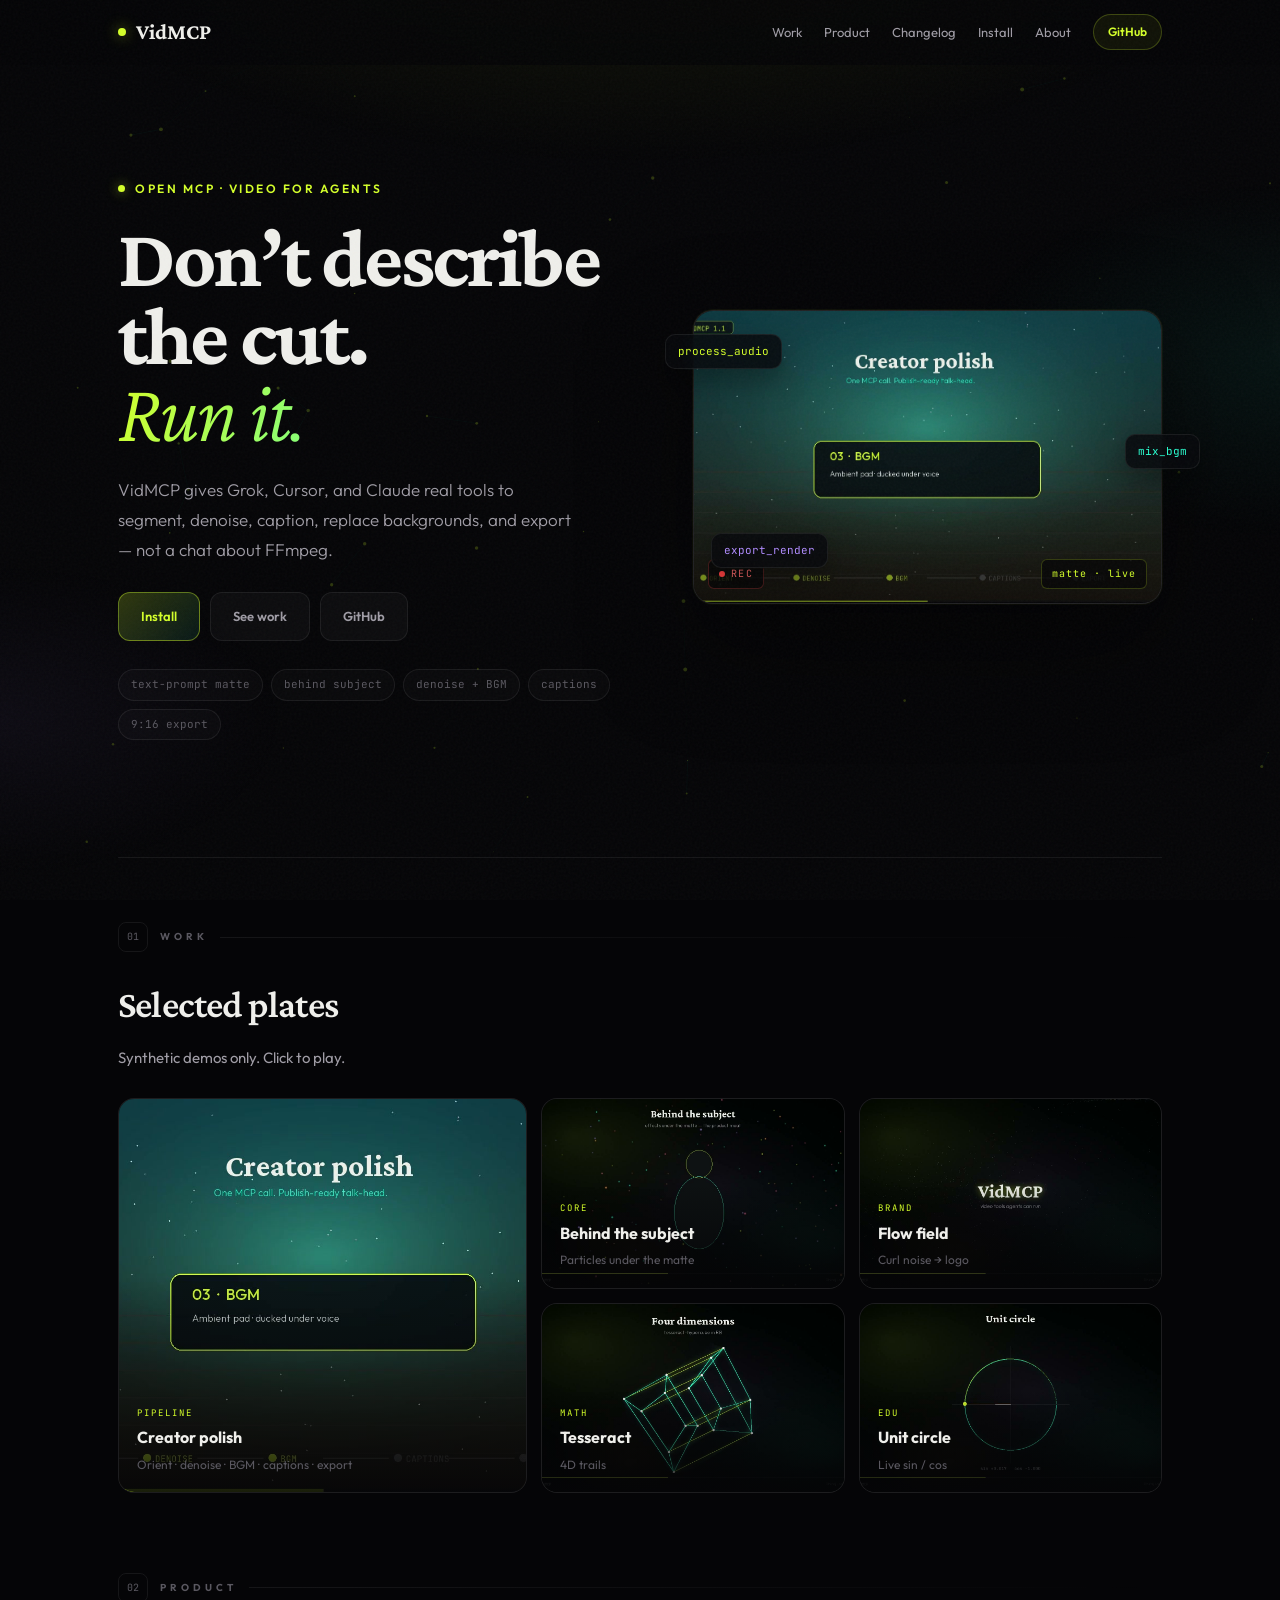
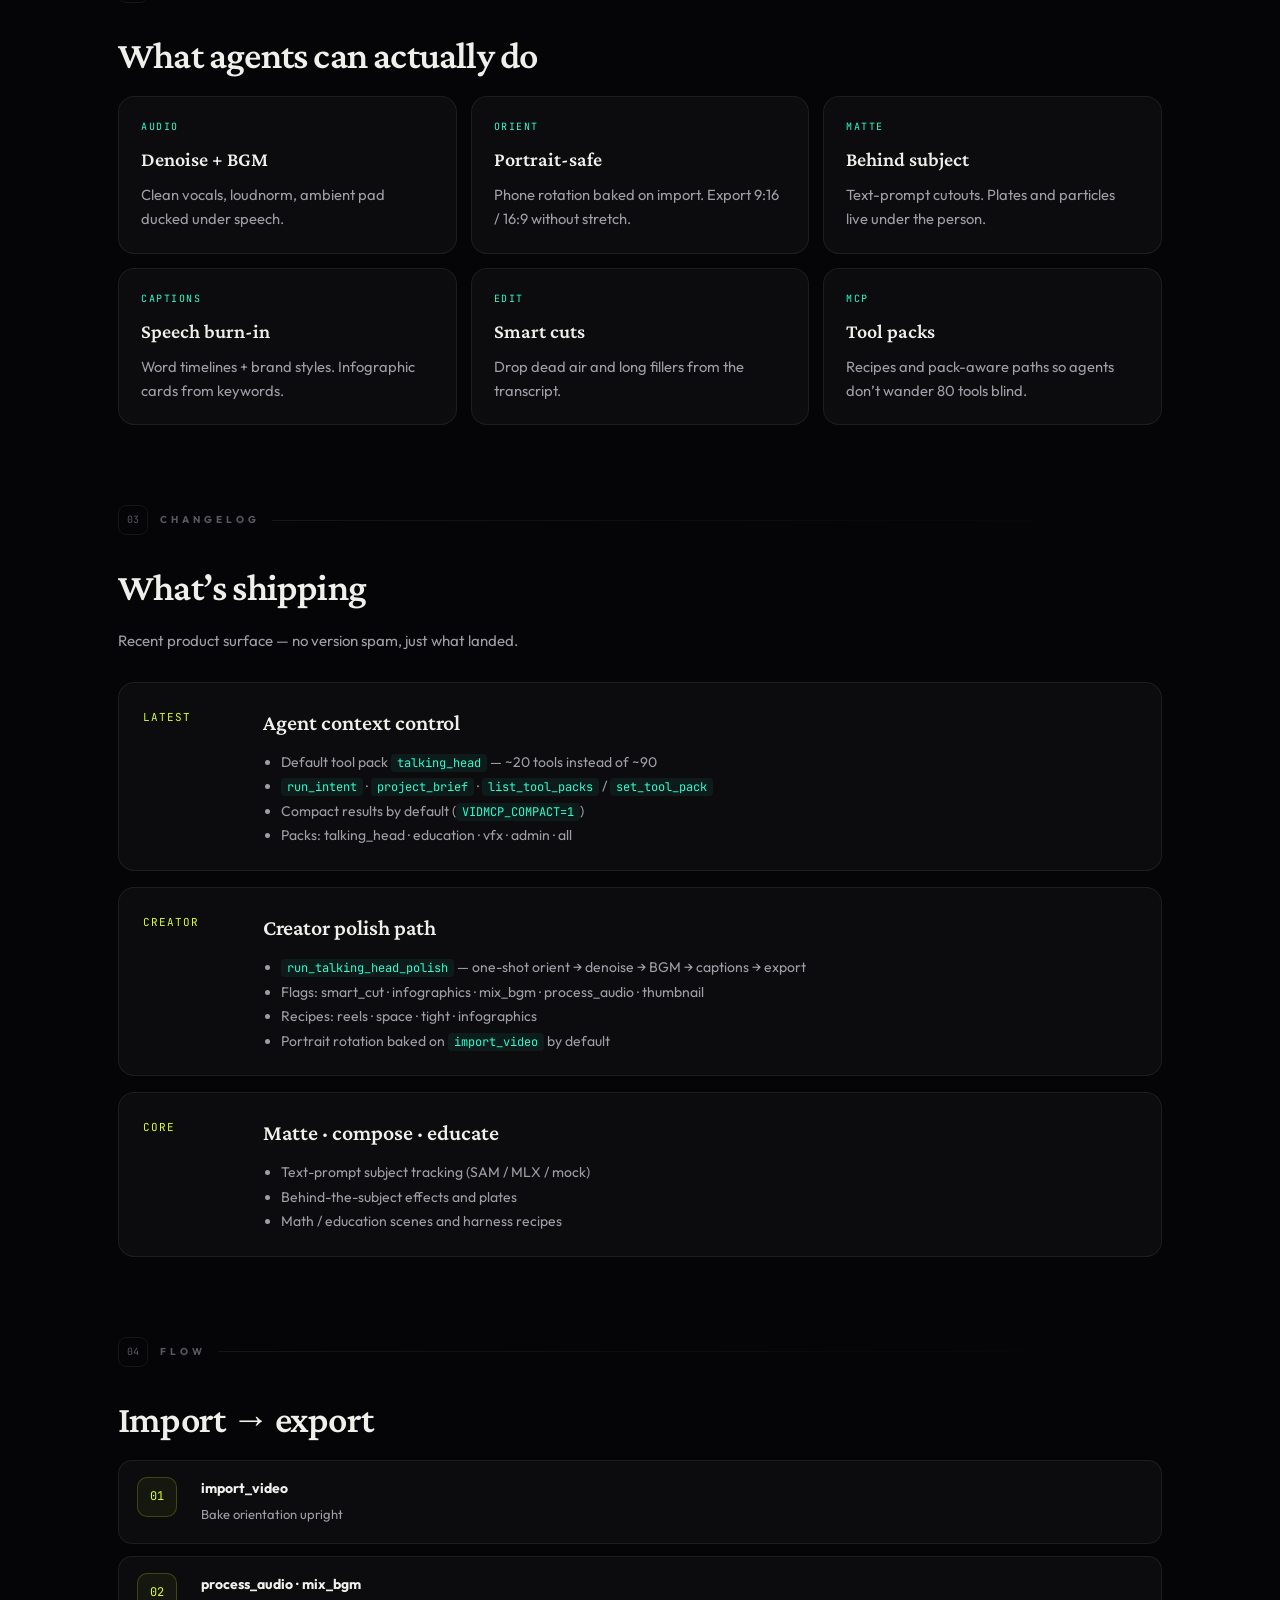
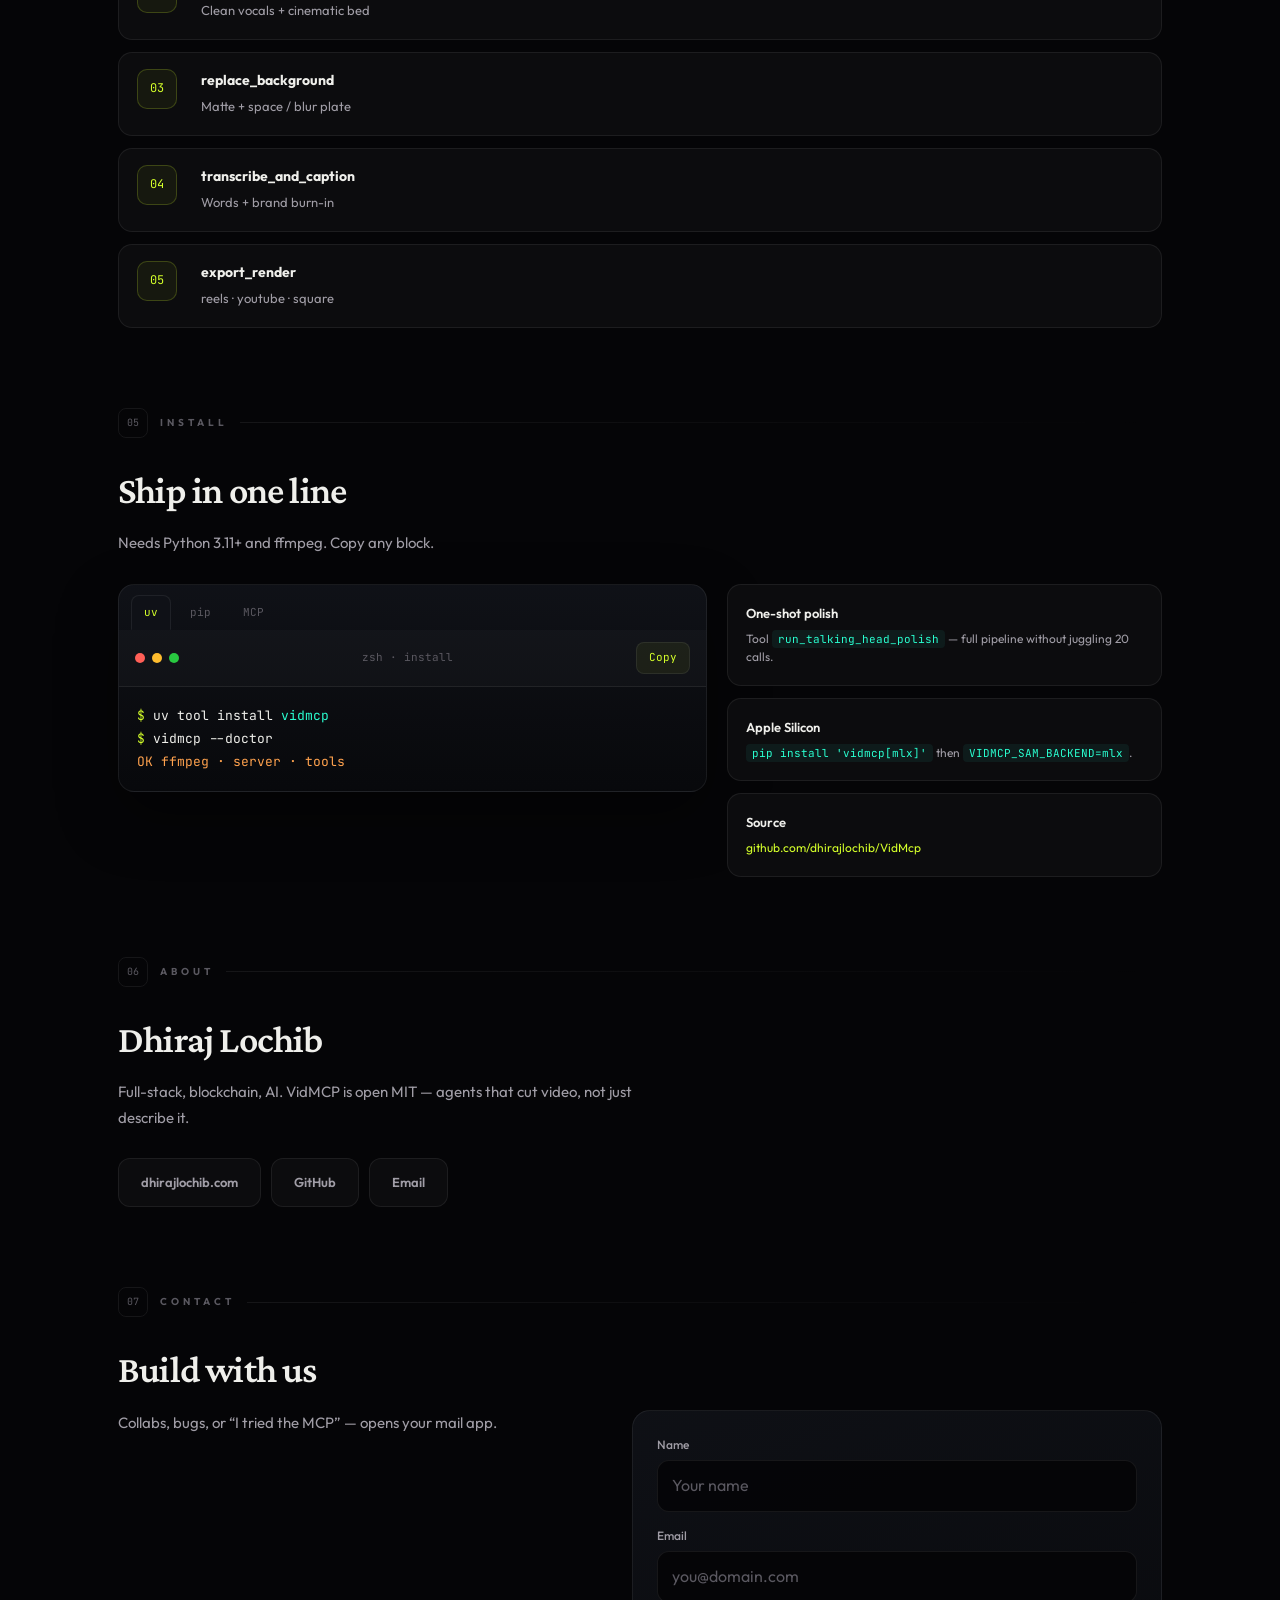
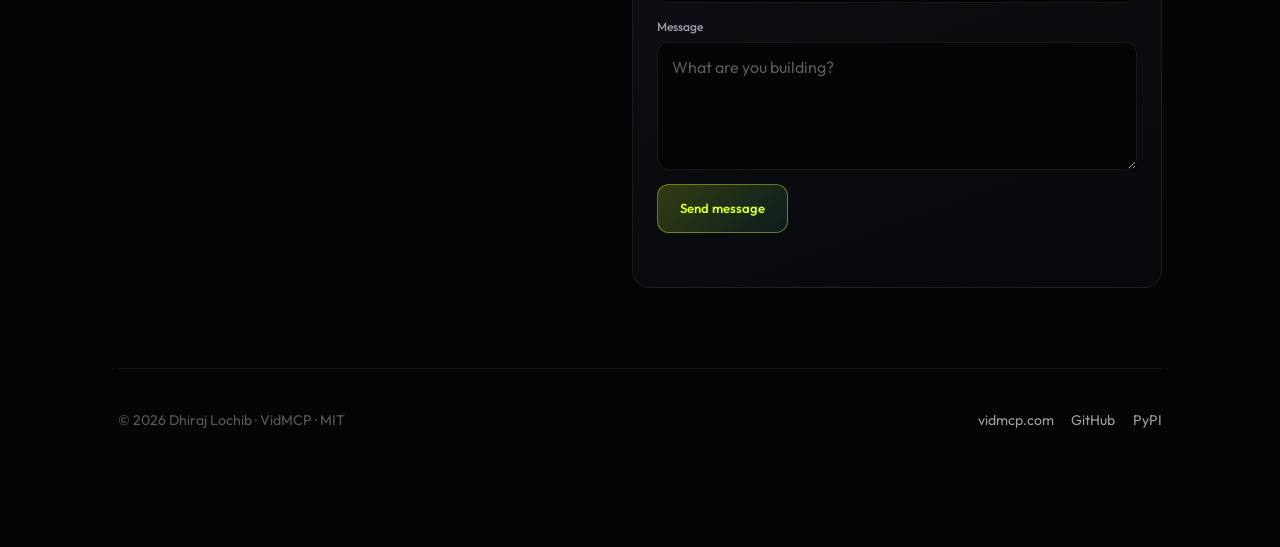
==== commit 2250d813: "feat: agent context control — tool packs, compact results, run_intent Default talking_head pack (~20" ====
--- a/site/index.html
+++ b/site/index.html
@@ -135,11 +135,23 @@
         <article class="cl-item">
           <div class="cl-date">Latest</div>
           <div class="cl-body">
+            <h3>Agent context control</h3>
+            <ul>
+              <li>Default tool pack <code>talking_head</code> — ~20 tools instead of ~90</li>
+              <li><code>run_intent</code> · <code>project_brief</code> · <code>list_tool_packs</code> / <code>set_tool_pack</code></li>
+              <li>Compact results by default (<code>VIDMCP_COMPACT=1</code>)</li>
+              <li>Packs: talking_head · education · vfx · admin · all</li>
+            </ul>
+          </div>
+        </article>
+        <article class="cl-item">
+          <div class="cl-date">Creator</div>
+          <div class="cl-body">
             <h3>Creator polish path</h3>
             <ul>
               <li><code>run_talking_head_polish</code> — one-shot orient → denoise → BGM → captions → export</li>
-              <li><code>process_audio</code> · <code>mix_bgm</code> · <code>transcribe_and_caption</code></li>
-              <li><code>replace_background</code> · <code>smart_cut_hesitations</code> · <code>export_render</code></li>
+              <li>Flags: smart_cut · infographics · mix_bgm · process_audio · thumbnail</li>
+              <li>Recipes: reels · space · tight · infographics</li>
               <li>Portrait rotation baked on <code>import_video</code> by default</li>
             </ul>
           </div>
@@ -213,12 +225,16 @@
               <span class="term-title">mcp · host</span>
               <button type="button" class="term-copy" data-copy="uvx vidmcp
 # VIDMCP_SAM_BACKEND=mock
-# VIDMCP_WORKSPACE_ROOT=~/vidmcp-workspaces">Copy</button>
+# VIDMCP_WORKSPACE_ROOT=~/vidmcp-workspaces
+# VIDMCP_TOOL_PACK=talking_head
+# VIDMCP_COMPACT=1">Copy</button>
             </div>
             <div class="term-body">
               <div><span class="prompt">$</span> <span class="cmd">uvx vidmcp</span></div>
               <div class="cmt"># VIDMCP_SAM_BACKEND=mock</div>
               <div class="cmt"># VIDMCP_WORKSPACE_ROOT=~/vidmcp-workspaces</div>
+              <div class="cmt"># VIDMCP_TOOL_PACK=talking_head</div>
+              <div class="cmt"># VIDMCP_COMPACT=1</div>
             </div>
           </div>
         </div>
